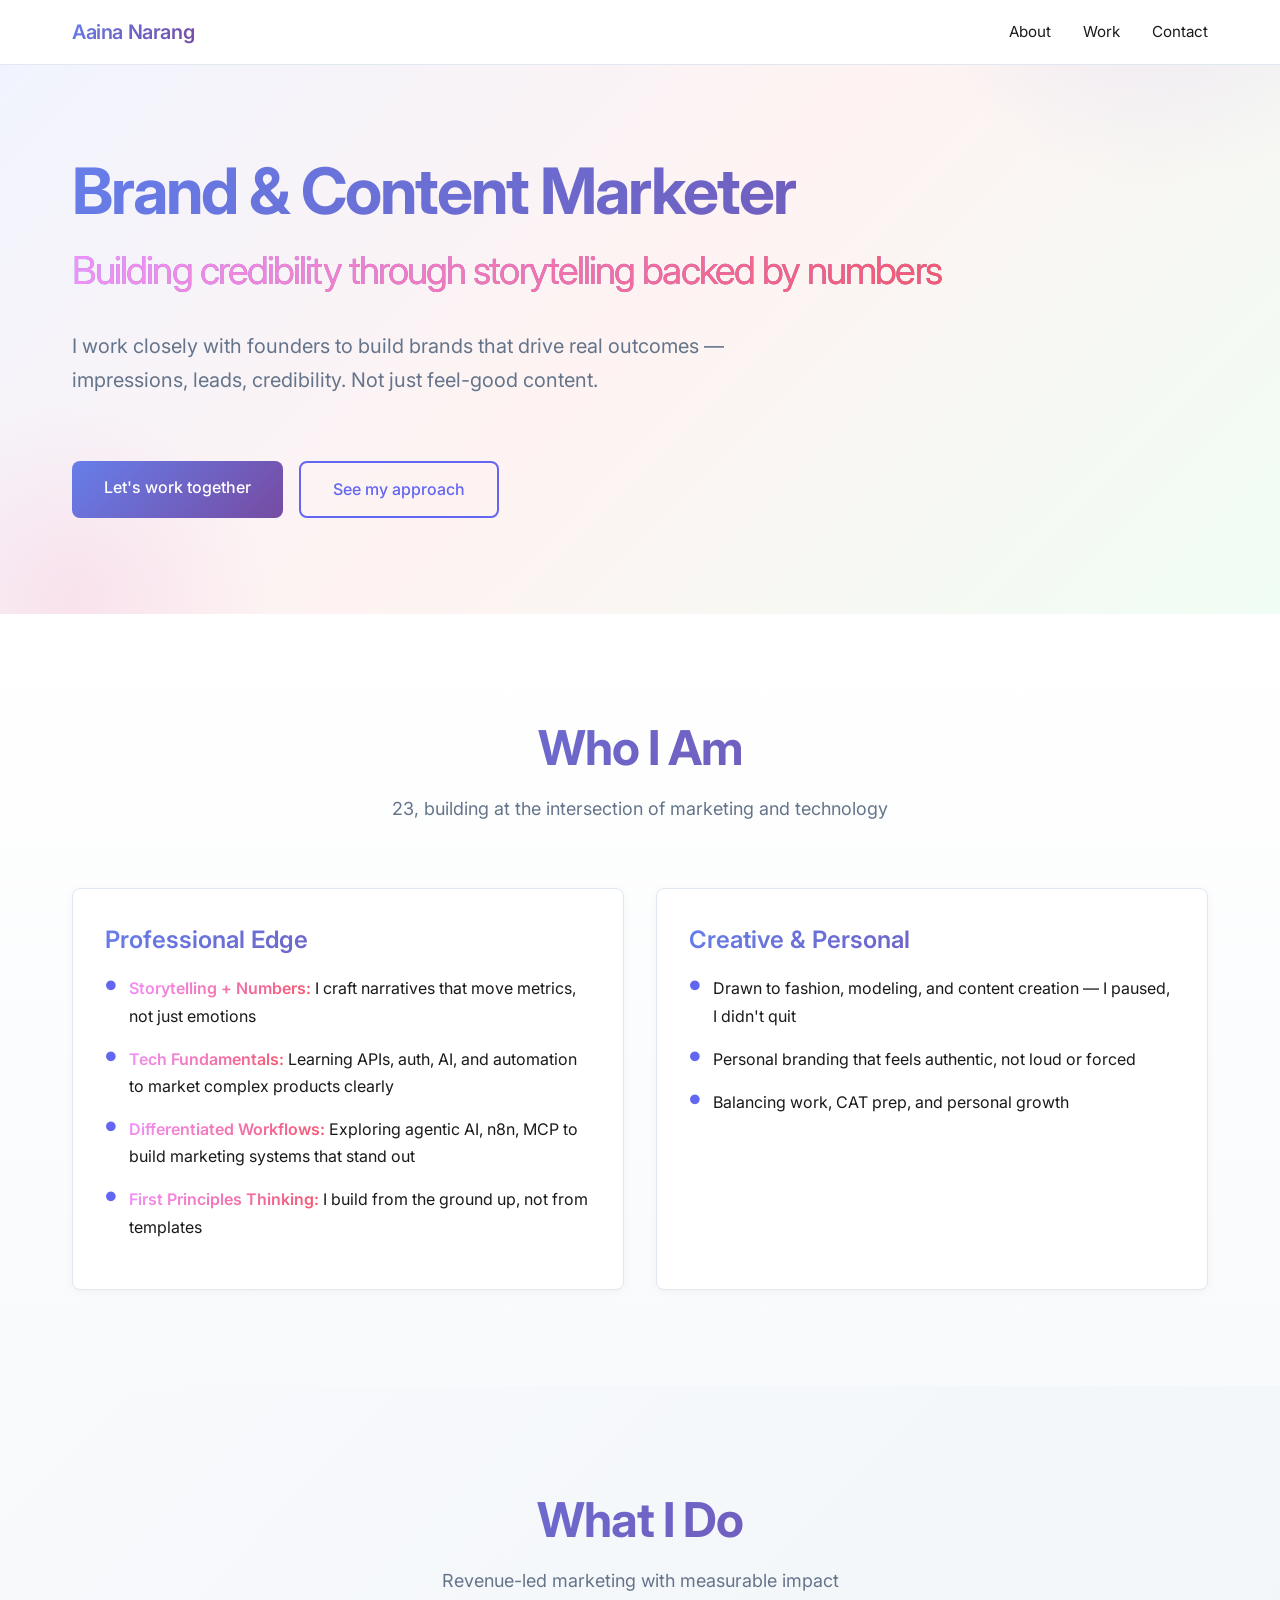
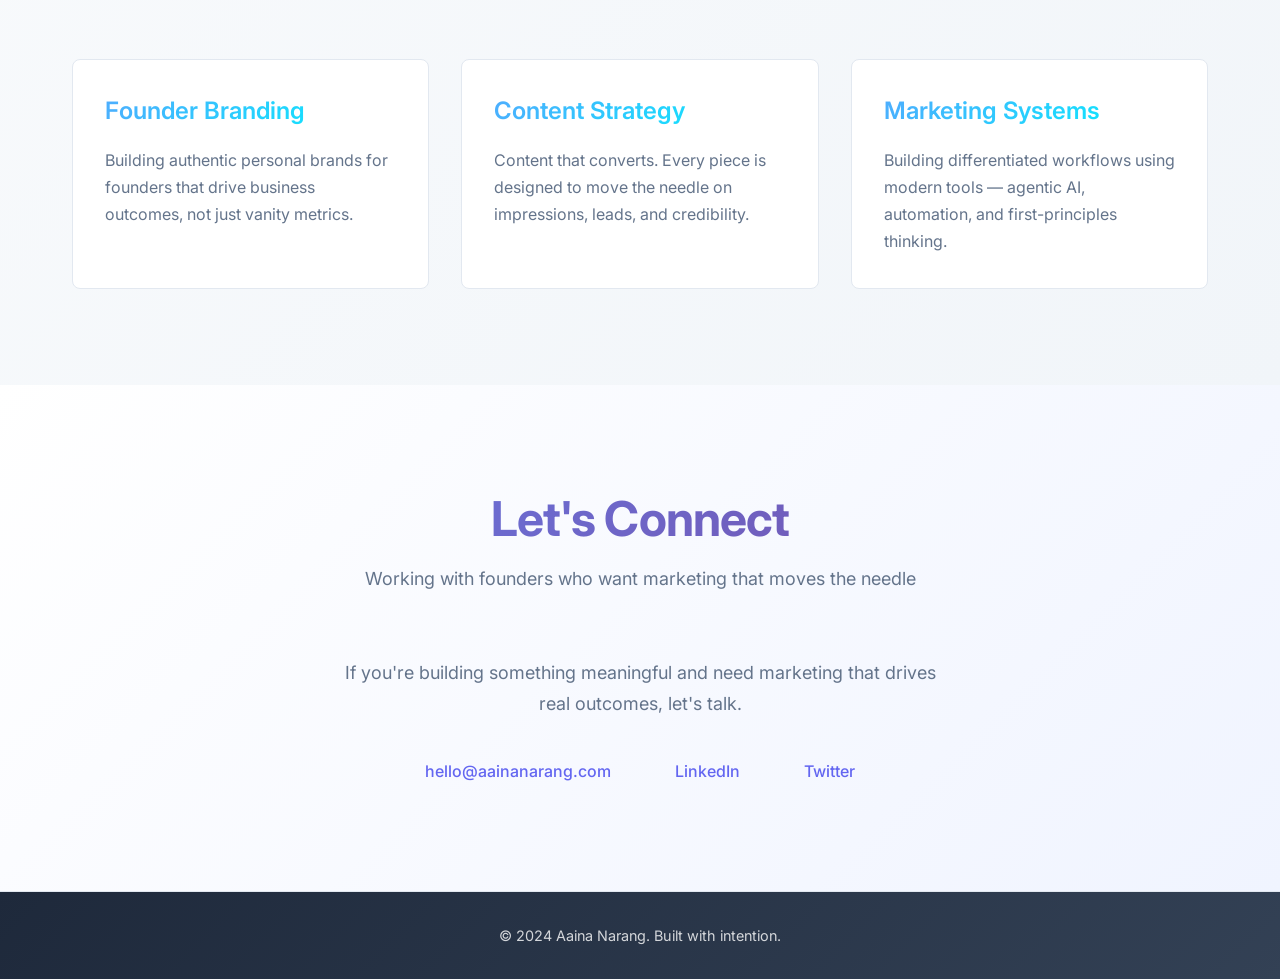
==== index.html @ 9323c7f2 "Merge pull request #2 from aainanarang29/main Revert redesign" ====
<!DOCTYPE html>
<html lang="en">
<head>
    <meta charset="UTF-8">
    <meta name="viewport" content="width=device-width, initial-scale=1.0">
    <title>Aaina Narang | Brand & Content Marketer</title>
    <meta name="description" content="Brand & content marketer focused on founder branding and revenue-led marketing. Storytelling backed by numbers.">
    <link rel="stylesheet" href="styles.css">
    <link rel="preconnect" href="https://fonts.googleapis.com">
    <link rel="preconnect" href="https://fonts.gstatic.com" crossorigin>
    <link href="https://fonts.googleapis.com/css2?family=Inter:wght@300;400;500;600;700&display=swap" rel="stylesheet">
</head>
<body>
    <nav class="nav">
        <div class="nav-container">
            <a href="#home" class="nav-logo">Aaina Narang</a>
            <div class="nav-links">
                <a href="#about">About</a>
                <a href="#work">Work</a>
                <a href="#contact">Contact</a>
            </div>
        </div>
    </nav>

    <main>
        <section id="home" class="hero">
            <div class="container">
                <h1 class="hero-title">
                    Brand & Content Marketer<br>
                    <span class="hero-subtitle">Building credibility through storytelling backed by numbers</span>
                </h1>
                <p class="hero-description">
                    I work closely with founders to build brands that drive real outcomes — impressions, leads, credibility. 
                    Not just feel-good content.
                </p>
                <div class="hero-cta">
                    <a href="#contact" class="btn btn-primary">Let's work together</a>
                    <a href="#work" class="btn btn-secondary">See my approach</a>
                </div>
            </div>
        </section>

        <section id="about" class="about">
            <div class="container">
                <div class="section-header">
                    <h2>Who I Am</h2>
                    <p class="section-subtitle">23, building at the intersection of marketing and technology</p>
                </div>
                
                <div class="about-grid">
                    <div class="about-card">
                        <h3>Professional Edge</h3>
                        <ul>
                            <li><strong>Storytelling + Numbers:</strong> I craft narratives that move metrics, not just emotions</li>
                            <li><strong>Tech Fundamentals:</strong> Learning APIs, auth, AI, and automation to market complex products clearly</li>
                            <li><strong>Differentiated Workflows:</strong> Exploring agentic AI, n8n, MCP to build marketing systems that stand out</li>
                            <li><strong>First Principles Thinking:</strong> I build from the ground up, not from templates</li>
                        </ul>
                    </div>

                    <div class="about-card">
                        <h3>Creative & Personal</h3>
                        <ul>
                            <li>Drawn to fashion, modeling, and content creation — I paused, I didn't quit</li>
                            <li>Personal branding that feels authentic, not loud or forced</li>
                            <li>Balancing work, CAT prep, and personal growth</li>
                        </ul>
                    </div>
                </div>
            </div>
        </section>

        <section id="work" class="work">
            <div class="container">
                <div class="section-header">
                    <h2>What I Do</h2>
                    <p class="section-subtitle">Revenue-led marketing with measurable impact</p>
                </div>

                <div class="work-grid">
                    <div class="work-item">
                        <h3>Founder Branding</h3>
                        <p>Building authentic personal brands for founders that drive business outcomes, not just vanity metrics.</p>
                    </div>
                    <div class="work-item">
                        <h3>Content Strategy</h3>
                        <p>Content that converts. Every piece is designed to move the needle on impressions, leads, and credibility.</p>
                    </div>
                    <div class="work-item">
                        <h3>Marketing Systems</h3>
                        <p>Building differentiated workflows using modern tools — agentic AI, automation, and first-principles thinking.</p>
                    </div>
                </div>
            </div>
        </section>

        <section id="contact" class="contact">
            <div class="container">
                <div class="section-header">
                    <h2>Let's Connect</h2>
                    <p class="section-subtitle">Working with founders who want marketing that moves the needle</p>
                </div>
                
                <div class="contact-content">
                    <p>If you're building something meaningful and need marketing that drives real outcomes, let's talk.</p>
                    <div class="contact-links">
                        <a href="mailto:hello@aainanarang.com" class="contact-link">hello@aainanarang.com</a>
                        <a href="https://linkedin.com/in/aainanarang" target="_blank" rel="noopener noreferrer" class="contact-link">LinkedIn</a>
                        <a href="https://twitter.com/aainanarang" target="_blank" rel="noopener noreferrer" class="contact-link">Twitter</a>
                    </div>
                </div>
            </div>
        </section>
    </main>

    <footer class="footer">
        <div class="container">
            <p>&copy; 2024 Aaina Narang. Built with intention.</p>
        </div>
    </footer>

    <script src="script.js"></script>
</body>
</html>
---- styles.css ----
:root {
    --color-primary: #6366f1;
    --color-primary-dark: #4f46e5;
    --color-primary-light: #818cf8;
    --color-secondary: #ec4899;
    --color-accent: #f0f4ff;
    --color-accent-2: #fef3f2;
    --color-accent-3: #f0fdf4;
    --color-text: #1a1a1a;
    --color-text-light: #64748b;
    --color-border: #e2e8f0;
    --color-gradient-1: linear-gradient(135deg, #667eea 0%, #764ba2 100%);
    --color-gradient-2: linear-gradient(135deg, #f093fb 0%, #f5576c 100%);
    --color-gradient-3: linear-gradient(135deg, #4facfe 0%, #00f2fe 100%);
    --spacing-xs: 0.5rem;
    --spacing-sm: 1rem;
    --spacing-md: 2rem;
    --spacing-lg: 4rem;
    --spacing-xl: 6rem;
    --max-width: 1200px;
    --border-radius: 8px;
    --transition: all 0.3s ease;
}

* {
    margin: 0;
    padding: 0;
    box-sizing: border-box;
}

body {
    font-family: 'Inter', -apple-system, BlinkMacSystemFont, 'Segoe UI', sans-serif;
    color: var(--color-text);
    line-height: 1.6;
    font-size: 16px;
    -webkit-font-smoothing: antialiased;
    -moz-osx-font-smoothing: grayscale;
}

.container {
    max-width: var(--max-width);
    margin: 0 auto;
    padding: 0 var(--spacing-md);
}

/* Navigation */
.nav {
    position: fixed;
    top: 0;
    left: 0;
    right: 0;
    background: rgba(255, 255, 255, 0.98);
    backdrop-filter: blur(10px);
    border-bottom: 1px solid var(--color-border);
    z-index: 1000;
    padding: var(--spacing-sm) 0;
    box-shadow: 0 1px 3px rgba(99, 102, 241, 0.1);
}

.nav-container {
    max-width: var(--max-width);
    margin: 0 auto;
    padding: 0 var(--spacing-md);
    display: flex;
    justify-content: space-between;
    align-items: center;
}

.nav-logo {
    font-size: 1.25rem;
    font-weight: 600;
    background: var(--color-gradient-1);
    -webkit-background-clip: text;
    -webkit-text-fill-color: transparent;
    background-clip: text;
    text-decoration: none;
    letter-spacing: -0.02em;
}

.nav-links {
    display: flex;
    gap: var(--spacing-md);
}

.nav-links a {
    color: var(--color-text);
    text-decoration: none;
    font-weight: 400;
    font-size: 0.95rem;
    transition: var(--transition);
    position: relative;
}

.nav-links a:hover {
    color: var(--color-primary);
}

.nav-links a::after {
    content: '';
    position: absolute;
    bottom: -4px;
    left: 0;
    width: 0;
    height: 2px;
    background: var(--color-gradient-1);
    transition: var(--transition);
    border-radius: 2px;
}

.nav-links a:hover::after {
    width: 100%;
}

/* Hero Section */
.hero {
    padding: calc(var(--spacing-xl) + 60px) 0 var(--spacing-xl);
    background: linear-gradient(135deg, #f0f4ff 0%, #fef3f2 50%, #f0fdf4 100%);
    position: relative;
    overflow: hidden;
}

.hero::before {
    content: '';
    position: absolute;
    top: -50%;
    right: -10%;
    width: 500px;
    height: 500px;
    background: radial-gradient(circle, rgba(99, 102, 241, 0.1) 0%, transparent 70%);
    border-radius: 50%;
}

.hero::after {
    content: '';
    position: absolute;
    bottom: -30%;
    left: -10%;
    width: 400px;
    height: 400px;
    background: radial-gradient(circle, rgba(236, 72, 153, 0.1) 0%, transparent 70%);
    border-radius: 50%;
    z-index: 0;
}

.hero .container {
    position: relative;
    z-index: 1;
}

.hero-title {
    font-size: clamp(2.5rem, 5vw, 4rem);
    font-weight: 700;
    line-height: 1.1;
    letter-spacing: -0.03em;
    margin-bottom: var(--spacing-md);
    background: var(--color-gradient-1);
    -webkit-background-clip: text;
    -webkit-text-fill-color: transparent;
    background-clip: text;
}

.hero-subtitle {
    font-weight: 400;
    color: var(--color-text-light);
    font-size: 0.6em;
}

.hero-description {
    font-size: 1.25rem;
    color: var(--color-text-light);
    max-width: 700px;
    margin-bottom: var(--spacing-lg);
    line-height: 1.7;
}

.hero-cta {
    display: flex;
    gap: var(--spacing-sm);
    flex-wrap: wrap;
}

/* Buttons */
.btn {
    display: inline-block;
    padding: 0.875rem 2rem;
    border-radius: var(--border-radius);
    text-decoration: none;
    font-weight: 500;
    font-size: 1rem;
    transition: var(--transition);
    border: 1px solid transparent;
}

.btn-primary {
    background: var(--color-gradient-1);
    color: white;
    border: none;
}

.btn-primary:hover {
    background: var(--color-primary-dark);
    transform: translateY(-2px);
    box-shadow: 0 8px 20px rgba(99, 102, 241, 0.4);
}

.btn-secondary {
    background: transparent;
    color: var(--color-primary);
    border: 2px solid var(--color-primary);
}

.btn-secondary:hover {
    background: var(--color-primary);
    color: white;
    transform: translateY(-2px);
    box-shadow: 0 4px 12px rgba(99, 102, 241, 0.3);
}

/* Section Styles */
section {
    padding: var(--spacing-xl) 0;
}

.section-header {
    margin-bottom: var(--spacing-lg);
    text-align: center;
}

.section-header h2 {
    font-size: clamp(2rem, 4vw, 3rem);
    font-weight: 700;
    letter-spacing: -0.02em;
    margin-bottom: var(--spacing-xs);
    background: var(--color-gradient-1);
    -webkit-background-clip: text;
    -webkit-text-fill-color: transparent;
    background-clip: text;
}

.section-subtitle {
    font-size: 1.125rem;
    color: var(--color-text-light);
    margin-top: var(--spacing-xs);
}

/* About Section */
.about {
    background: linear-gradient(to bottom, #ffffff 0%, #f8fafc 100%);
}

.about-grid {
    display: grid;
    grid-template-columns: repeat(auto-fit, minmax(300px, 1fr));
    gap: var(--spacing-md);
    margin-top: var(--spacing-lg);
}

.about-card {
    background: white;
    padding: var(--spacing-md);
    border-radius: var(--border-radius);
    border: 1px solid var(--color-border);
    box-shadow: 0 2px 8px rgba(0, 0, 0, 0.04);
    transition: var(--transition);
    position: relative;
    overflow: hidden;
}

.about-card::before {
    content: '';
    position: absolute;
    top: 0;
    left: 0;
    width: 4px;
    height: 100%;
    background: var(--color-gradient-1);
    transform: scaleY(0);
    transition: var(--transition);
}

.about-card:hover::before {
    transform: scaleY(1);
}

.about-card:hover {
    transform: translateY(-4px);
    box-shadow: 0 8px 24px rgba(99, 102, 241, 0.15);
    border-color: var(--color-primary-light);
}

.about-card h3 {
    font-size: 1.5rem;
    font-weight: 600;
    margin-bottom: var(--spacing-sm);
    background: var(--color-gradient-1);
    -webkit-background-clip: text;
    -webkit-text-fill-color: transparent;
    background-clip: text;
}

.about-card ul {
    list-style: none;
    padding: 0;
}

.about-card li {
    margin-bottom: var(--spacing-sm);
    color: var(--color-text);
    line-height: 1.7;
    padding-left: 1.5rem;
    position: relative;
}

.about-card li::before {
    content: '●';
    position: absolute;
    left: 0;
    color: var(--color-primary);
    font-size: 0.8rem;
}

.about-card strong {
    background: var(--color-gradient-2);
    -webkit-background-clip: text;
    -webkit-text-fill-color: transparent;
    background-clip: text;
    font-weight: 600;
}

/* Work Section */
.work {
    background: linear-gradient(135deg, #f8fafc 0%, #f1f5f9 100%);
}

.work-grid {
    display: grid;
    grid-template-columns: repeat(auto-fit, minmax(280px, 1fr));
    gap: var(--spacing-md);
    margin-top: var(--spacing-lg);
}

.work-item {
    background: white;
    padding: var(--spacing-md);
    border-radius: var(--border-radius);
    border: 1px solid var(--color-border);
    transition: var(--transition);
    position: relative;
    overflow: hidden;
}

.work-item::before {
    content: '';
    position: absolute;
    top: 0;
    left: 0;
    right: 0;
    height: 3px;
    background: var(--color-gradient-3);
    transform: scaleX(0);
    transition: var(--transition);
}

.work-item:hover::before {
    transform: scaleX(1);
}

.work-item:hover {
    transform: translateY(-4px);
    box-shadow: 0 12px 32px rgba(99, 102, 241, 0.2);
    border-color: var(--color-primary-light);
}

.work-item h3 {
    font-size: 1.5rem;
    font-weight: 600;
    margin-bottom: var(--spacing-sm);
    background: var(--color-gradient-3);
    -webkit-background-clip: text;
    -webkit-text-fill-color: transparent;
    background-clip: text;
}

.work-item p {
    color: var(--color-text-light);
    line-height: 1.7;
}

/* Contact Section */
.contact {
    background: linear-gradient(135deg, #ffffff 0%, #f0f4ff 100%);
}

.contact-content {
    max-width: 600px;
    margin: 0 auto;
    text-align: center;
}

.contact-content > p {
    font-size: 1.125rem;
    color: var(--color-text-light);
    margin-bottom: var(--spacing-md);
    line-height: 1.7;
}

.contact-links {
    display: flex;
    justify-content: center;
    gap: var(--spacing-md);
    flex-wrap: wrap;
}

.contact-link {
    color: var(--color-primary);
    text-decoration: none;
    font-weight: 500;
    padding: var(--spacing-xs) var(--spacing-sm);
    border-bottom: 2px solid transparent;
    transition: var(--transition);
    position: relative;
}

.contact-link:hover {
    border-bottom-color: var(--color-primary);
    color: var(--color-primary-dark);
    transform: translateY(-2px);
}

/* Footer */
.footer {
    background: linear-gradient(135deg, #1e293b 0%, #334155 100%);
    border-top: 1px solid var(--color-border);
    padding: var(--spacing-md) 0;
    text-align: center;
    color: rgba(255, 255, 255, 0.8);
    font-size: 0.9rem;
}

/* Responsive Design */
@media (max-width: 768px) {
    .nav-links {
        gap: var(--spacing-sm);
    }

    .nav-links a {
        font-size: 0.875rem;
    }

    .hero {
        padding: calc(var(--spacing-lg) + 60px) 0 var(--spacing-lg);
    }

    .hero-cta {
        flex-direction: column;
    }

    .btn {
        width: 100%;
        text-align: center;
    }

    .about-grid,
    .work-grid {
        grid-template-columns: 1fr;
    }

    .contact-links {
        flex-direction: column;
        align-items: center;
    }

    section {
        padding: var(--spacing-lg) 0;
    }
}

@media (max-width: 480px) {
    .container {
        padding: 0 var(--spacing-sm);
    }

    .nav-container {
        padding: 0 var(--spacing-sm);
    }

    .hero-description {
        font-size: 1.125rem;
    }
}

/* Smooth Scrolling */
html {
    scroll-behavior: smooth;
}

/* Selection */
::selection {
    background: var(--color-primary);
    color: white;
}

/* Additional colorful accents */
.hero-subtitle {
    background: var(--color-gradient-2);
    -webkit-background-clip: text;
    -webkit-text-fill-color: transparent;
    background-clip: text;
}
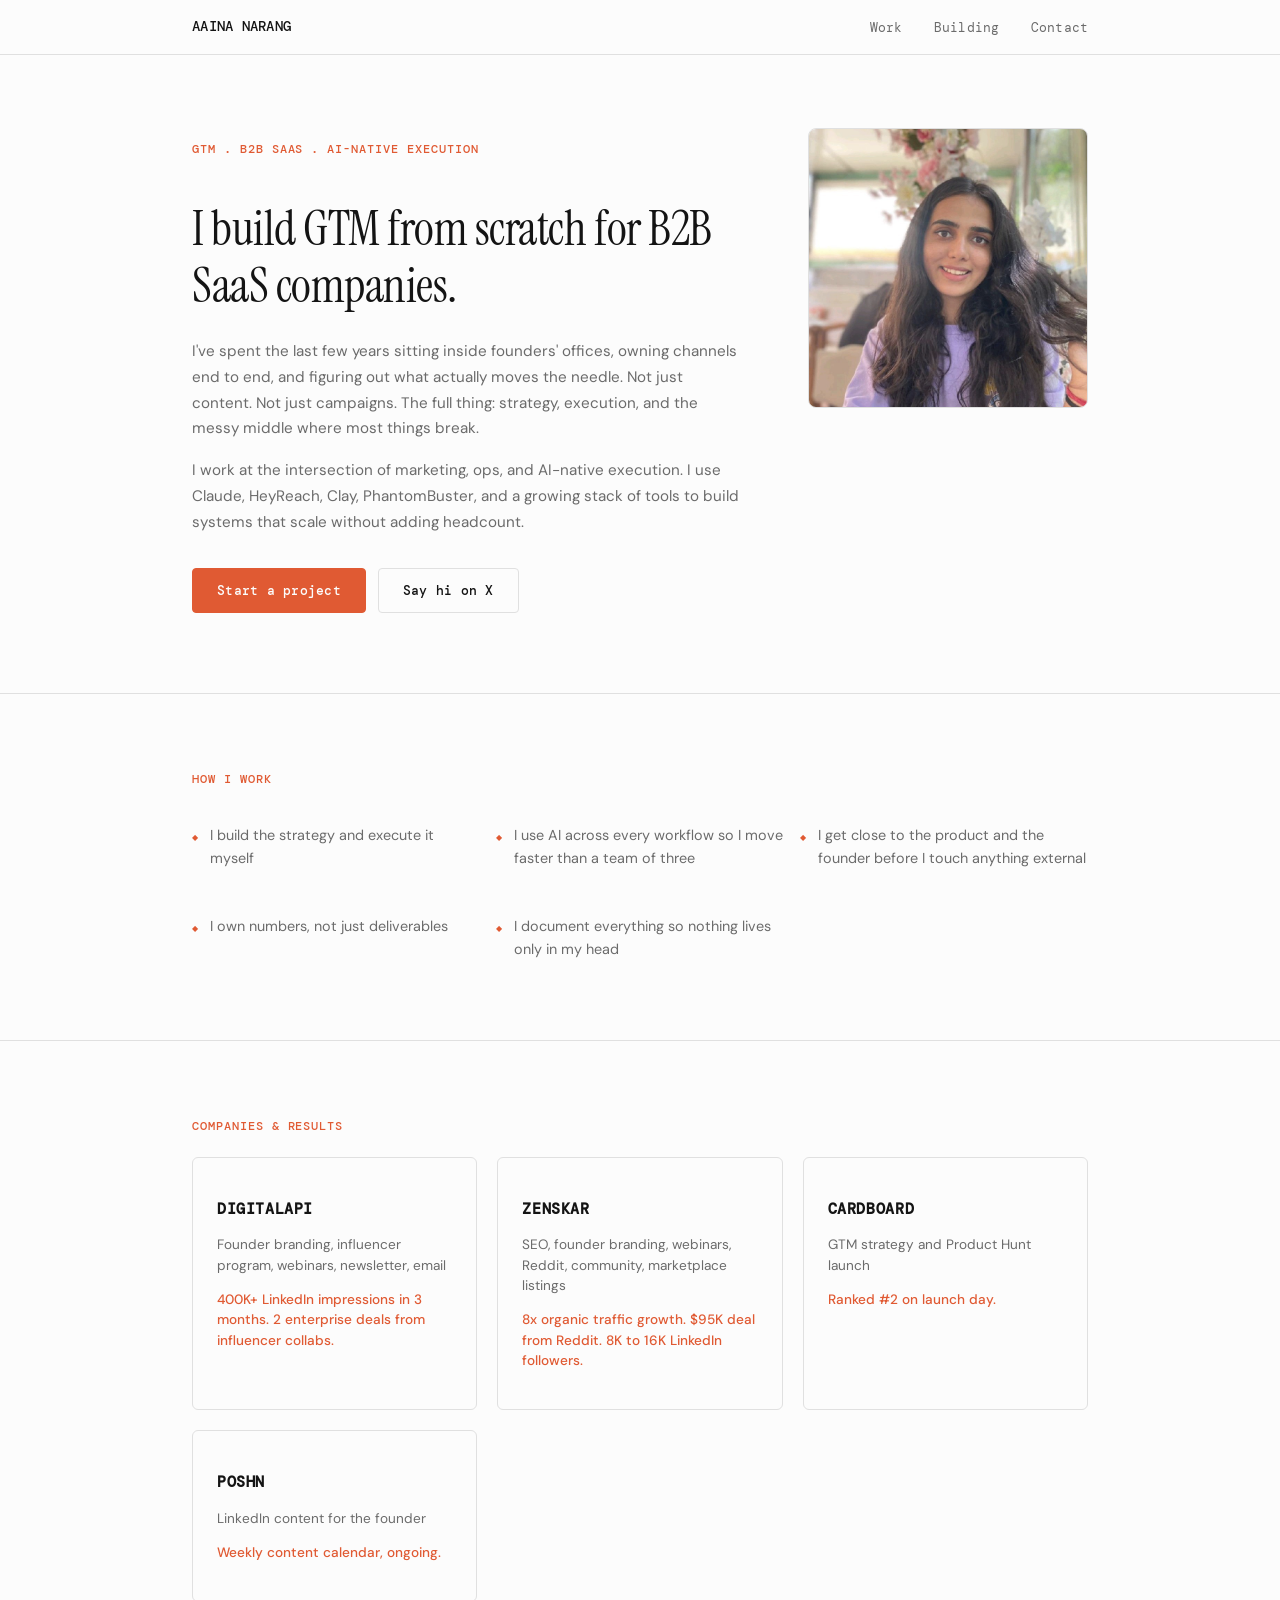
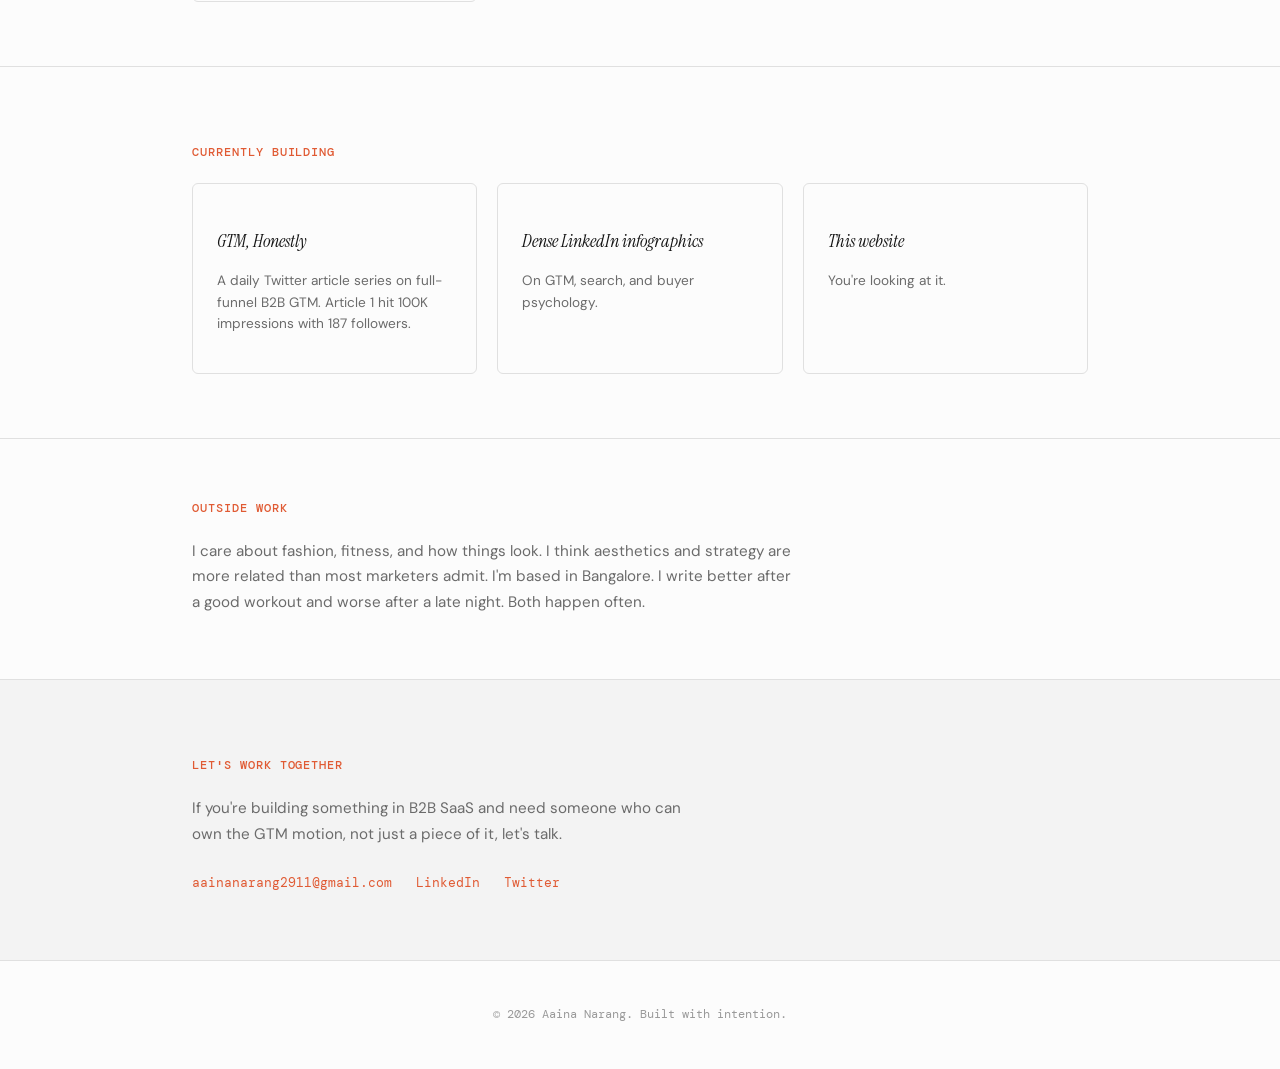
==== commit 295128c8: "Revert "Revert "Redesign: editorial style with updated GTM positioning"" This reverts commit e9c8011" ====
--- a/index.html
+++ b/index.html
@@ -3,122 +3,163 @@
 <head>
     <meta charset="UTF-8">
     <meta name="viewport" content="width=device-width, initial-scale=1.0">
-    <title>Aaina Narang | Brand & Content Marketer</title>
-    <meta name="description" content="Brand & content marketer focused on founder branding and revenue-led marketing. Storytelling backed by numbers.">
+    <title>Aaina Narang | GTM for B2B SaaS</title>
+    <meta name="description" content="I build GTM from scratch for B2B SaaS companies. Strategy, execution, and the messy middle.">
     <link rel="stylesheet" href="styles.css">
     <link rel="preconnect" href="https://fonts.googleapis.com">
     <link rel="preconnect" href="https://fonts.gstatic.com" crossorigin>
-    <link href="https://fonts.googleapis.com/css2?family=Inter:wght@300;400;500;600;700&display=swap" rel="stylesheet">
+    <link href="https://fonts.googleapis.com/css2?family=DM+Sans:ital,wght@0,400;0,500;0,600;0,700&family=DM+Mono:wght@400;500&family=Instrument+Serif:ital@0;1&display=swap" rel="stylesheet">
+    <link rel="icon" href="data:image/svg+xml,<svg xmlns='http://www.w3.org/2000/svg' viewBox='0 0 100 100'><text y='.9em' font-size='90'>✦</text></svg>">
 </head>
 <body>
-    <nav class="nav">
-        <div class="nav-container">
-            <a href="#home" class="nav-logo">Aaina Narang</a>
+
+    <nav>
+        <div class="nav-inner">
+            <a href="#" class="nav-name">Aaina Narang</a>
             <div class="nav-links">
-                <a href="#about">About</a>
                 <a href="#work">Work</a>
+                <a href="#building">Building</a>
                 <a href="#contact">Contact</a>
             </div>
         </div>
     </nav>
 
     <main>
-        <section id="home" class="hero">
-            <div class="container">
-                <h1 class="hero-title">
-                    Brand & Content Marketer<br>
-                    <span class="hero-subtitle">Building credibility through storytelling backed by numbers</span>
-                </h1>
-                <p class="hero-description">
-                    I work closely with founders to build brands that drive real outcomes — impressions, leads, credibility. 
-                    Not just feel-good content.
-                </p>
-                <div class="hero-cta">
-                    <a href="#contact" class="btn btn-primary">Let's work together</a>
-                    <a href="#work" class="btn btn-secondary">See my approach</a>
+
+        <!-- HERO -->
+        <section class="hero">
+            <div class="container hero-grid">
+                <div class="hero-text">
+                    <p class="label">GTM . B2B SaaS . AI-Native Execution</p>
+                    <h1>I build GTM from scratch for B2B SaaS companies.</h1>
+                    <p class="hero-body">
+                        I've spent the last few years sitting inside founders' offices, owning channels end to end, and figuring out what actually moves the needle. Not just content. Not just campaigns. The full thing: strategy, execution, and the messy middle where most things break.
+                    </p>
+                    <p class="hero-body">
+                        I work at the intersection of marketing, ops, and AI-native execution. I use Claude, HeyReach, Clay, PhantomBuster, and a growing stack of tools to build systems that scale without adding headcount.
+                    </p>
+                    <div class="hero-cta">
+                        <a href="mailto:aainanarang2911@gmail.com" class="btn-primary">Start a project</a>
+                        <a href="https://x.com/aaina_narang" target="_blank" rel="noopener" class="btn-outline">Say hi on X</a>
+                    </div>
+                </div>
+                <div class="hero-photo">
+                    <img src="photo.jpg" alt="Aaina Narang" />
                 </div>
             </div>
         </section>
 
-        <section id="about" class="about">
+        <!-- HOW I WORK -->
+        <section class="how-section">
             <div class="container">
-                <div class="section-header">
-                    <h2>Who I Am</h2>
-                    <p class="section-subtitle">23, building at the intersection of marketing and technology</p>
-                </div>
-                
-                <div class="about-grid">
-                    <div class="about-card">
-                        <h3>Professional Edge</h3>
-                        <ul>
-                            <li><strong>Storytelling + Numbers:</strong> I craft narratives that move metrics, not just emotions</li>
-                            <li><strong>Tech Fundamentals:</strong> Learning APIs, auth, AI, and automation to market complex products clearly</li>
-                            <li><strong>Differentiated Workflows:</strong> Exploring agentic AI, n8n, MCP to build marketing systems that stand out</li>
-                            <li><strong>First Principles Thinking:</strong> I build from the ground up, not from templates</li>
-                        </ul>
+                <p class="label">How I work</p>
+                <div class="how-grid">
+                    <div class="how-item">
+                        <span class="how-icon">◆</span>
+                        <p>I build the strategy and execute it myself</p>
                     </div>
-
-                    <div class="about-card">
-                        <h3>Creative & Personal</h3>
-                        <ul>
-                            <li>Drawn to fashion, modeling, and content creation — I paused, I didn't quit</li>
-                            <li>Personal branding that feels authentic, not loud or forced</li>
-                            <li>Balancing work, CAT prep, and personal growth</li>
-                        </ul>
+                    <div class="how-item">
+                        <span class="how-icon">◆</span>
+                        <p>I use AI across every workflow so I move faster than a team of three</p>
+                    </div>
+                    <div class="how-item">
+                        <span class="how-icon">◆</span>
+                        <p>I get close to the product and the founder before I touch anything external</p>
+                    </div>
+                    <div class="how-item">
+                        <span class="how-icon">◆</span>
+                        <p>I own numbers, not just deliverables</p>
+                    </div>
+                    <div class="how-item">
+                        <span class="how-icon">◆</span>
+                        <p>I document everything so nothing lives only in my head</p>
                     </div>
                 </div>
             </div>
         </section>
 
-        <section id="work" class="work">
+        <!-- COMPANIES & RESULTS -->
+        <section id="work" class="work-section">
             <div class="container">
-                <div class="section-header">
-                    <h2>What I Do</h2>
-                    <p class="section-subtitle">Revenue-led marketing with measurable impact</p>
-                </div>
-
+                <p class="label">Companies &amp; Results</p>
                 <div class="work-grid">
-                    <div class="work-item">
-                        <h3>Founder Branding</h3>
-                        <p>Building authentic personal brands for founders that drive business outcomes, not just vanity metrics.</p>
+                    <div class="work-card">
+                        <h3>DigitalAPI</h3>
+                        <p class="work-scope">Founder branding, influencer program, webinars, newsletter, email</p>
+                        <p class="work-result">400K+ LinkedIn impressions in 3 months. 2 enterprise deals from influencer collabs.</p>
                     </div>
-                    <div class="work-item">
-                        <h3>Content Strategy</h3>
-                        <p>Content that converts. Every piece is designed to move the needle on impressions, leads, and credibility.</p>
+                    <div class="work-card">
+                        <h3>Zenskar</h3>
+                        <p class="work-scope">SEO, founder branding, webinars, Reddit, community, marketplace listings</p>
+                        <p class="work-result">8x organic traffic growth. $95K deal from Reddit. 8K to 16K LinkedIn followers.</p>
                     </div>
-                    <div class="work-item">
-                        <h3>Marketing Systems</h3>
-                        <p>Building differentiated workflows using modern tools — agentic AI, automation, and first-principles thinking.</p>
+                    <div class="work-card">
+                        <h3>Cardboard</h3>
+                        <p class="work-scope">GTM strategy and Product Hunt launch</p>
+                        <p class="work-result">Ranked #2 on launch day.</p>
+                    </div>
+                    <div class="work-card">
+                        <h3>Poshn</h3>
+                        <p class="work-scope">LinkedIn content for the founder</p>
+                        <p class="work-result">Weekly content calendar, ongoing.</p>
                     </div>
                 </div>
             </div>
         </section>
 
-        <section id="contact" class="contact">
+        <!-- CURRENTLY BUILDING -->
+        <section id="building" class="building-section">
             <div class="container">
-                <div class="section-header">
-                    <h2>Let's Connect</h2>
-                    <p class="section-subtitle">Working with founders who want marketing that moves the needle</p>
-                </div>
-                
-                <div class="contact-content">
-                    <p>If you're building something meaningful and need marketing that drives real outcomes, let's talk.</p>
-                    <div class="contact-links">
-                        <a href="mailto:hello@aainanarang.com" class="contact-link">hello@aainanarang.com</a>
-                        <a href="https://linkedin.com/in/aainanarang" target="_blank" rel="noopener noreferrer" class="contact-link">LinkedIn</a>
-                        <a href="https://twitter.com/aainanarang" target="_blank" rel="noopener noreferrer" class="contact-link">Twitter</a>
+                <p class="label">Currently building</p>
+                <div class="building-grid">
+                    <div class="building-card">
+                        <h3>GTM, Honestly</h3>
+                        <p>A daily Twitter article series on full-funnel B2B GTM. Article 1 hit 100K impressions with 187 followers.</p>
+                    </div>
+                    <div class="building-card">
+                        <h3>Dense LinkedIn infographics</h3>
+                        <p>On GTM, search, and buyer psychology.</p>
+                    </div>
+                    <div class="building-card">
+                        <h3>This website</h3>
+                        <p>You're looking at it.</p>
                     </div>
                 </div>
             </div>
         </section>
+
+        <!-- OUTSIDE WORK -->
+        <section class="outside-section">
+            <div class="container">
+                <p class="label">Outside work</p>
+                <p class="outside-text">
+                    I care about fashion, fitness, and how things look. I think aesthetics and strategy are more related than most marketers admit. I'm based in Bangalore. I write better after a good workout and worse after a late night. Both happen often.
+                </p>
+            </div>
+        </section>
+
+        <!-- CONTACT -->
+        <section id="contact" class="contact-section">
+            <div class="container">
+                <p class="label">Let's work together</p>
+                <p class="contact-body">
+                    If you're building something in B2B SaaS and need someone who can own the GTM motion, not just a piece of it, let's talk.
+                </p>
+                <div class="contact-links">
+                    <a href="mailto:aainanarang2911@gmail.com">aainanarang2911@gmail.com</a>
+                    <a href="https://linkedin.com/in/aaina-narang" target="_blank" rel="noopener">LinkedIn</a>
+                    <a href="https://x.com/aaina_narang" target="_blank" rel="noopener">Twitter</a>
+                </div>
+            </div>
+        </section>
+
     </main>
 
-    <footer class="footer">
+    <footer>
         <div class="container">
-            <p>&copy; 2024 Aaina Narang. Built with intention.</p>
+            <p>&copy; 2026 Aaina Narang. Built with intention.</p>
         </div>
     </footer>
 
-    <script src="script.js"></script>
 </body>
 </html>
--- a/styles.css
+++ b/styles.css
@@ -1,509 +1,393 @@
+/* ─── Tokens ─── */
 :root {
-    --color-primary: #6366f1;
-    --color-primary-dark: #4f46e5;
-    --color-primary-light: #818cf8;
-    --color-secondary: #ec4899;
-    --color-accent: #f0f4ff;
-    --color-accent-2: #fef3f2;
-    --color-accent-3: #f0fdf4;
-    --color-text: #1a1a1a;
-    --color-text-light: #64748b;
-    --color-border: #e2e8f0;
-    --color-gradient-1: linear-gradient(135deg, #667eea 0%, #764ba2 100%);
-    --color-gradient-2: linear-gradient(135deg, #f093fb 0%, #f5576c 100%);
-    --color-gradient-3: linear-gradient(135deg, #4facfe 0%, #00f2fe 100%);
-    --spacing-xs: 0.5rem;
-    --spacing-sm: 1rem;
-    --spacing-md: 2rem;
-    --spacing-lg: 4rem;
-    --spacing-xl: 6rem;
-    --max-width: 1200px;
-    --border-radius: 8px;
-    --transition: all 0.3s ease;
-}
-
-* {
+    --font-body: 'DM Sans', system-ui, sans-serif;
+    --font-mono: 'DM Mono', 'SF Mono', monospace;
+    --font-serif: 'Instrument Serif', Georgia, serif;
+
+    --black: #141414;
+    --dark: #1e1e1e;
+    --gray-900: #2a2a2a;
+    --gray-600: #6b6b6b;
+    --gray-400: #999;
+    --gray-200: #e0e0e0;
+    --gray-100: #f3f3f3;
+    --white: #fcfcfc;
+    --accent: #e05a33;
+    --accent-light: #f4845f;
+
+    --max-w: 960px;
+}
+
+/* ─── Reset ─── */
+*, *::before, *::after { box-sizing: border-box; }
+
+body {
     margin: 0;
-    padding: 0;
-    box-sizing: border-box;
-}
-
-body {
-    font-family: 'Inter', -apple-system, BlinkMacSystemFont, 'Segoe UI', sans-serif;
-    color: var(--color-text);
-    line-height: 1.6;
+    font-family: var(--font-body);
+    color: var(--black);
+    background: var(--white);
     font-size: 16px;
+    line-height: 1.65;
     -webkit-font-smoothing: antialiased;
-    -moz-osx-font-smoothing: grayscale;
-}
-
+}
+
+img { max-width: 100%; display: block; }
+a { color: inherit; }
+
+::selection {
+    background: var(--accent);
+    color: var(--white);
+}
+
+html { scroll-behavior: smooth; }
+
+/* ─── Layout ─── */
 .container {
-    max-width: var(--max-width);
+    max-width: var(--max-w);
     margin: 0 auto;
-    padding: 0 var(--spacing-md);
-}
-
-/* Navigation */
-.nav {
+    padding: 0 2rem;
+}
+
+/* ─── Nav ─── */
+nav {
     position: fixed;
-    top: 0;
-    left: 0;
-    right: 0;
-    background: rgba(255, 255, 255, 0.98);
-    backdrop-filter: blur(10px);
-    border-bottom: 1px solid var(--color-border);
-    z-index: 1000;
-    padding: var(--spacing-sm) 0;
-    box-shadow: 0 1px 3px rgba(99, 102, 241, 0.1);
-}
-
-.nav-container {
-    max-width: var(--max-width);
+    top: 0; left: 0; right: 0;
+    z-index: 100;
+    background: rgba(252,252,252,0.92);
+    backdrop-filter: blur(12px);
+    border-bottom: 1px solid var(--gray-200);
+}
+
+.nav-inner {
+    max-width: var(--max-w);
     margin: 0 auto;
-    padding: 0 var(--spacing-md);
+    padding: 1rem 2rem;
     display: flex;
     justify-content: space-between;
     align-items: center;
 }
 
-.nav-logo {
-    font-size: 1.25rem;
-    font-weight: 600;
-    background: var(--color-gradient-1);
-    -webkit-background-clip: text;
-    -webkit-text-fill-color: transparent;
-    background-clip: text;
+.nav-name {
+    font-family: var(--font-mono);
+    font-size: 0.85rem;
+    font-weight: 500;
     text-decoration: none;
-    letter-spacing: -0.02em;
+    letter-spacing: 0.02em;
+    text-transform: uppercase;
+    color: var(--black);
 }
 
 .nav-links {
     display: flex;
-    gap: var(--spacing-md);
+    gap: 2rem;
 }
 
 .nav-links a {
-    color: var(--color-text);
+    font-family: var(--font-mono);
+    font-size: 0.8rem;
     text-decoration: none;
+    color: var(--gray-600);
+    letter-spacing: 0.01em;
+    transition: color 0.2s;
+}
+
+.nav-links a:hover {
+    color: var(--accent);
+}
+
+/* ─── Labels ─── */
+.label {
+    font-family: var(--font-mono);
+    font-size: 0.75rem;
+    text-transform: uppercase;
+    letter-spacing: 0.08em;
+    color: var(--accent);
+    margin-bottom: 1.25rem;
+    font-weight: 500;
+}
+
+/* ─── Hero ─── */
+.hero {
+    padding: 8rem 0 5rem;
+}
+
+.hero-grid {
+    display: grid;
+    grid-template-columns: 1fr 280px;
+    gap: 4rem;
+    align-items: start;
+}
+
+.hero h1 {
+    font-family: var(--font-serif);
+    font-size: clamp(2rem, 4.5vw, 3rem);
     font-weight: 400;
+    line-height: 1.2;
+    letter-spacing: -0.01em;
+    margin-bottom: 1.5rem;
+    color: var(--black);
+}
+
+.hero-body {
     font-size: 0.95rem;
-    transition: var(--transition);
-    position: relative;
-}
-
-.nav-links a:hover {
-    color: var(--color-primary);
-}
-
-.nav-links a::after {
-    content: '';
-    position: absolute;
-    bottom: -4px;
-    left: 0;
-    width: 0;
-    height: 2px;
-    background: var(--color-gradient-1);
-    transition: var(--transition);
-    border-radius: 2px;
-}
-
-.nav-links a:hover::after {
+    color: var(--gray-600);
+    margin-bottom: 1rem;
+    line-height: 1.7;
+    max-width: 560px;
+}
+
+.hero-cta {
+    display: flex;
+    gap: 0.75rem;
+    margin-top: 2rem;
+}
+
+.hero-photo img {
     width: 100%;
-}
-
-/* Hero Section */
-.hero {
-    padding: calc(var(--spacing-xl) + 60px) 0 var(--spacing-xl);
-    background: linear-gradient(135deg, #f0f4ff 0%, #fef3f2 50%, #f0fdf4 100%);
-    position: relative;
-    overflow: hidden;
-}
-
-.hero::before {
-    content: '';
-    position: absolute;
-    top: -50%;
-    right: -10%;
-    width: 500px;
-    height: 500px;
-    background: radial-gradient(circle, rgba(99, 102, 241, 0.1) 0%, transparent 70%);
-    border-radius: 50%;
-}
-
-.hero::after {
-    content: '';
-    position: absolute;
-    bottom: -30%;
-    left: -10%;
-    width: 400px;
-    height: 400px;
-    background: radial-gradient(circle, rgba(236, 72, 153, 0.1) 0%, transparent 70%);
-    border-radius: 50%;
-    z-index: 0;
-}
-
-.hero .container {
-    position: relative;
-    z-index: 1;
-}
-
-.hero-title {
-    font-size: clamp(2.5rem, 5vw, 4rem);
-    font-weight: 700;
-    line-height: 1.1;
-    letter-spacing: -0.03em;
-    margin-bottom: var(--spacing-md);
-    background: var(--color-gradient-1);
-    -webkit-background-clip: text;
-    -webkit-text-fill-color: transparent;
-    background-clip: text;
-}
-
-.hero-subtitle {
-    font-weight: 400;
-    color: var(--color-text-light);
-    font-size: 0.6em;
-}
-
-.hero-description {
-    font-size: 1.25rem;
-    color: var(--color-text-light);
-    max-width: 700px;
-    margin-bottom: var(--spacing-lg);
-    line-height: 1.7;
-}
-
-.hero-cta {
-    display: flex;
-    gap: var(--spacing-sm);
-    flex-wrap: wrap;
-}
-
-/* Buttons */
-.btn {
+    border-radius: 8px;
+    filter: grayscale(20%);
+    border: 1px solid var(--gray-200);
+}
+
+/* ─── Buttons ─── */
+.btn-primary, .btn-outline {
+    font-family: var(--font-mono);
+    font-size: 0.8rem;
+    text-decoration: none;
+    padding: 0.7rem 1.5rem;
+    border-radius: 4px;
+    letter-spacing: 0.02em;
+    transition: all 0.2s;
     display: inline-block;
-    padding: 0.875rem 2rem;
-    border-radius: var(--border-radius);
-    text-decoration: none;
     font-weight: 500;
-    font-size: 1rem;
-    transition: var(--transition);
-    border: 1px solid transparent;
 }
 
 .btn-primary {
-    background: var(--color-gradient-1);
-    color: white;
-    border: none;
+    background: var(--accent);
+    color: var(--white);
+    border: 1px solid var(--accent);
 }
 
 .btn-primary:hover {
-    background: var(--color-primary-dark);
-    transform: translateY(-2px);
-    box-shadow: 0 8px 20px rgba(99, 102, 241, 0.4);
-}
-
-.btn-secondary {
+    background: var(--accent-light);
+    border-color: var(--accent-light);
+}
+
+.btn-outline {
     background: transparent;
-    color: var(--color-primary);
-    border: 2px solid var(--color-primary);
-}
-
-.btn-secondary:hover {
-    background: var(--color-primary);
-    color: white;
-    transform: translateY(-2px);
-    box-shadow: 0 4px 12px rgba(99, 102, 241, 0.3);
-}
-
-/* Section Styles */
-section {
-    padding: var(--spacing-xl) 0;
-}
-
-.section-header {
-    margin-bottom: var(--spacing-lg);
-    text-align: center;
-}
-
-.section-header h2 {
-    font-size: clamp(2rem, 4vw, 3rem);
-    font-weight: 700;
-    letter-spacing: -0.02em;
-    margin-bottom: var(--spacing-xs);
-    background: var(--color-gradient-1);
-    -webkit-background-clip: text;
-    -webkit-text-fill-color: transparent;
-    background-clip: text;
-}
-
-.section-subtitle {
-    font-size: 1.125rem;
-    color: var(--color-text-light);
-    margin-top: var(--spacing-xs);
-}
-
-/* About Section */
-.about {
-    background: linear-gradient(to bottom, #ffffff 0%, #f8fafc 100%);
-}
-
-.about-grid {
+    color: var(--black);
+    border: 1px solid var(--gray-200);
+}
+
+.btn-outline:hover {
+    border-color: var(--black);
+}
+
+/* ─── How I Work ─── */
+.how-section {
+    padding: 4rem 0;
+    border-top: 1px solid var(--gray-200);
+}
+
+.how-grid {
     display: grid;
-    grid-template-columns: repeat(auto-fit, minmax(300px, 1fr));
-    gap: var(--spacing-md);
-    margin-top: var(--spacing-lg);
-}
-
-.about-card {
-    background: white;
-    padding: var(--spacing-md);
-    border-radius: var(--border-radius);
-    border: 1px solid var(--color-border);
-    box-shadow: 0 2px 8px rgba(0, 0, 0, 0.04);
-    transition: var(--transition);
-    position: relative;
-    overflow: hidden;
-}
-
-.about-card::before {
-    content: '';
-    position: absolute;
-    top: 0;
-    left: 0;
-    width: 4px;
-    height: 100%;
-    background: var(--color-gradient-1);
-    transform: scaleY(0);
-    transition: var(--transition);
-}
-
-.about-card:hover::before {
-    transform: scaleY(1);
-}
-
-.about-card:hover {
-    transform: translateY(-4px);
-    box-shadow: 0 8px 24px rgba(99, 102, 241, 0.15);
-    border-color: var(--color-primary-light);
-}
-
-.about-card h3 {
-    font-size: 1.5rem;
-    font-weight: 600;
-    margin-bottom: var(--spacing-sm);
-    background: var(--color-gradient-1);
-    -webkit-background-clip: text;
-    -webkit-text-fill-color: transparent;
-    background-clip: text;
-}
-
-.about-card ul {
-    list-style: none;
-    padding: 0;
-}
-
-.about-card li {
-    margin-bottom: var(--spacing-sm);
-    color: var(--color-text);
-    line-height: 1.7;
-    padding-left: 1.5rem;
-    position: relative;
-}
-
-.about-card li::before {
-    content: '●';
-    position: absolute;
-    left: 0;
-    color: var(--color-primary);
-    font-size: 0.8rem;
-}
-
-.about-card strong {
-    background: var(--color-gradient-2);
-    -webkit-background-clip: text;
-    -webkit-text-fill-color: transparent;
-    background-clip: text;
-    font-weight: 600;
-}
-
-/* Work Section */
-.work {
-    background: linear-gradient(135deg, #f8fafc 0%, #f1f5f9 100%);
+    grid-template-columns: repeat(auto-fit, minmax(220px, 1fr));
+    gap: 1rem;
+}
+
+.how-item {
+    display: flex;
+    align-items: baseline;
+    gap: 0.75rem;
+}
+
+.how-icon {
+    color: var(--accent);
+    font-size: 0.5rem;
+    flex-shrink: 0;
+    line-height: 1.65;
+}
+
+.how-item p {
+    font-size: 0.9rem;
+    color: var(--gray-600);
+    line-height: 1.6;
+}
+
+/* ─── Work / Companies ─── */
+.work-section {
+    padding: 4rem 0;
+    border-top: 1px solid var(--gray-200);
 }
 
 .work-grid {
     display: grid;
-    grid-template-columns: repeat(auto-fit, minmax(280px, 1fr));
-    gap: var(--spacing-md);
-    margin-top: var(--spacing-lg);
-}
-
-.work-item {
-    background: white;
-    padding: var(--spacing-md);
-    border-radius: var(--border-radius);
-    border: 1px solid var(--color-border);
-    transition: var(--transition);
-    position: relative;
-    overflow: hidden;
-}
-
-.work-item::before {
-    content: '';
-    position: absolute;
-    top: 0;
-    left: 0;
-    right: 0;
-    height: 3px;
-    background: var(--color-gradient-3);
-    transform: scaleX(0);
-    transition: var(--transition);
-}
-
-.work-item:hover::before {
-    transform: scaleX(1);
-}
-
-.work-item:hover {
-    transform: translateY(-4px);
-    box-shadow: 0 12px 32px rgba(99, 102, 241, 0.2);
-    border-color: var(--color-primary-light);
-}
-
-.work-item h3 {
-    font-size: 1.5rem;
+    grid-template-columns: repeat(auto-fit, minmax(260px, 1fr));
+    gap: 1.25rem;
+}
+
+.work-card {
+    border: 1px solid var(--gray-200);
+    border-radius: 6px;
+    padding: 1.5rem;
+    transition: border-color 0.2s;
+}
+
+.work-card:hover {
+    border-color: var(--accent);
+}
+
+.work-card h3 {
+    font-family: var(--font-mono);
+    font-size: 0.95rem;
     font-weight: 600;
-    margin-bottom: var(--spacing-sm);
-    background: var(--color-gradient-3);
-    -webkit-background-clip: text;
-    -webkit-text-fill-color: transparent;
-    background-clip: text;
-}
-
-.work-item p {
-    color: var(--color-text-light);
+    margin-bottom: 0.5rem;
+    text-transform: uppercase;
+    letter-spacing: 0.04em;
+}
+
+.work-scope {
+    font-size: 0.85rem;
+    color: var(--gray-600);
+    margin-bottom: 0.75rem;
+    line-height: 1.5;
+}
+
+.work-result {
+    font-size: 0.85rem;
+    color: var(--accent);
+    font-weight: 500;
+    line-height: 1.5;
+}
+
+/* ─── Currently Building ─── */
+.building-section {
+    padding: 4rem 0;
+    border-top: 1px solid var(--gray-200);
+}
+
+.building-grid {
+    display: grid;
+    grid-template-columns: repeat(auto-fit, minmax(220px, 1fr));
+    gap: 1.25rem;
+}
+
+.building-card {
+    border: 1px solid var(--gray-200);
+    border-radius: 6px;
+    padding: 1.5rem;
+    transition: border-color 0.2s;
+}
+
+.building-card:hover {
+    border-color: var(--accent);
+}
+
+.building-card h3 {
+    font-family: var(--font-serif);
+    font-size: 1.15rem;
+    font-weight: 400;
+    margin-bottom: 0.5rem;
+    font-style: italic;
+}
+
+.building-card p {
+    font-size: 0.85rem;
+    color: var(--gray-600);
+    line-height: 1.6;
+}
+
+/* ─── Outside Work ─── */
+.outside-section {
+    padding: 3rem 0;
+    border-top: 1px solid var(--gray-200);
+}
+
+.outside-text {
+    font-size: 0.95rem;
+    color: var(--gray-600);
+    max-width: 600px;
     line-height: 1.7;
 }
 
-/* Contact Section */
-.contact {
-    background: linear-gradient(135deg, #ffffff 0%, #f0f4ff 100%);
-}
-
-.contact-content {
-    max-width: 600px;
-    margin: 0 auto;
+/* ─── Contact ─── */
+.contact-section {
+    padding: 4rem 0;
+    border-top: 1px solid var(--gray-200);
+    background: var(--gray-100);
+}
+
+.contact-body {
+    font-size: 0.95rem;
+    color: var(--gray-600);
+    max-width: 520px;
+    margin-bottom: 1.5rem;
+    line-height: 1.7;
+}
+
+.contact-links {
+    display: flex;
+    gap: 1.5rem;
+    flex-wrap: wrap;
+}
+
+.contact-links a {
+    font-family: var(--font-mono);
+    font-size: 0.8rem;
+    color: var(--accent);
+    text-decoration: none;
+    border-bottom: 1px solid transparent;
+    transition: border-color 0.2s;
+    padding-bottom: 2px;
+}
+
+.contact-links a:hover {
+    border-bottom-color: var(--accent);
+}
+
+/* ─── Footer ─── */
+footer {
+    padding: 2rem 0;
+    border-top: 1px solid var(--gray-200);
+}
+
+footer p {
+    font-family: var(--font-mono);
+    font-size: 0.75rem;
+    color: var(--gray-400);
     text-align: center;
 }
 
-.contact-content > p {
-    font-size: 1.125rem;
-    color: var(--color-text-light);
-    margin-bottom: var(--spacing-md);
-    line-height: 1.7;
-}
-
-.contact-links {
-    display: flex;
-    justify-content: center;
-    gap: var(--spacing-md);
-    flex-wrap: wrap;
-}
-
-.contact-link {
-    color: var(--color-primary);
-    text-decoration: none;
-    font-weight: 500;
-    padding: var(--spacing-xs) var(--spacing-sm);
-    border-bottom: 2px solid transparent;
-    transition: var(--transition);
-    position: relative;
-}
-
-.contact-link:hover {
-    border-bottom-color: var(--color-primary);
-    color: var(--color-primary-dark);
-    transform: translateY(-2px);
-}
-
-/* Footer */
-.footer {
-    background: linear-gradient(135deg, #1e293b 0%, #334155 100%);
-    border-top: 1px solid var(--color-border);
-    padding: var(--spacing-md) 0;
-    text-align: center;
-    color: rgba(255, 255, 255, 0.8);
-    font-size: 0.9rem;
-}
-
-/* Responsive Design */
+/* ─── Responsive ─── */
 @media (max-width: 768px) {
-    .nav-links {
-        gap: var(--spacing-sm);
+    .hero { padding: 6rem 0 3rem; }
+
+    .hero-grid {
+        grid-template-columns: 1fr;
+        gap: 2rem;
     }
 
-    .nav-links a {
-        font-size: 0.875rem;
+    .hero-photo {
+        order: -1;
+        max-width: 200px;
     }
 
-    .hero {
-        padding: calc(var(--spacing-lg) + 60px) 0 var(--spacing-lg);
-    }
-
-    .hero-cta {
-        flex-direction: column;
-    }
-
-    .btn {
-        width: 100%;
-        text-align: center;
-    }
-
-    .about-grid,
-    .work-grid {
-        grid-template-columns: 1fr;
-    }
-
-    .contact-links {
-        flex-direction: column;
-        align-items: center;
-    }
-
-    section {
-        padding: var(--spacing-lg) 0;
-    }
+    .hero h1 { font-size: 1.75rem; }
+
+    .how-grid { grid-template-columns: 1fr; }
+
+    .work-grid,
+    .building-grid { grid-template-columns: 1fr; }
+
+    .hero-cta { flex-direction: column; }
+
+    .btn-primary, .btn-outline { text-align: center; }
+
+    .nav-links { gap: 1rem; }
+    .nav-links a { font-size: 0.75rem; }
 }
 
 @media (max-width: 480px) {
-    .container {
-        padding: 0 var(--spacing-sm);
-    }
-
-    .nav-container {
-        padding: 0 var(--spacing-sm);
-    }
-
-    .hero-description {
-        font-size: 1.125rem;
-    }
-}
-
-/* Smooth Scrolling */
-html {
-    scroll-behavior: smooth;
-}
-
-/* Selection */
-::selection {
-    background: var(--color-primary);
-    color: white;
-}
-
-/* Additional colorful accents */
-.hero-subtitle {
-    background: var(--color-gradient-2);
-    -webkit-background-clip: text;
-    -webkit-text-fill-color: transparent;
-    background-clip: text;
-}
+    .container { padding: 0 1.25rem; }
+    .nav-inner { padding: 0.75rem 1.25rem; }
+}
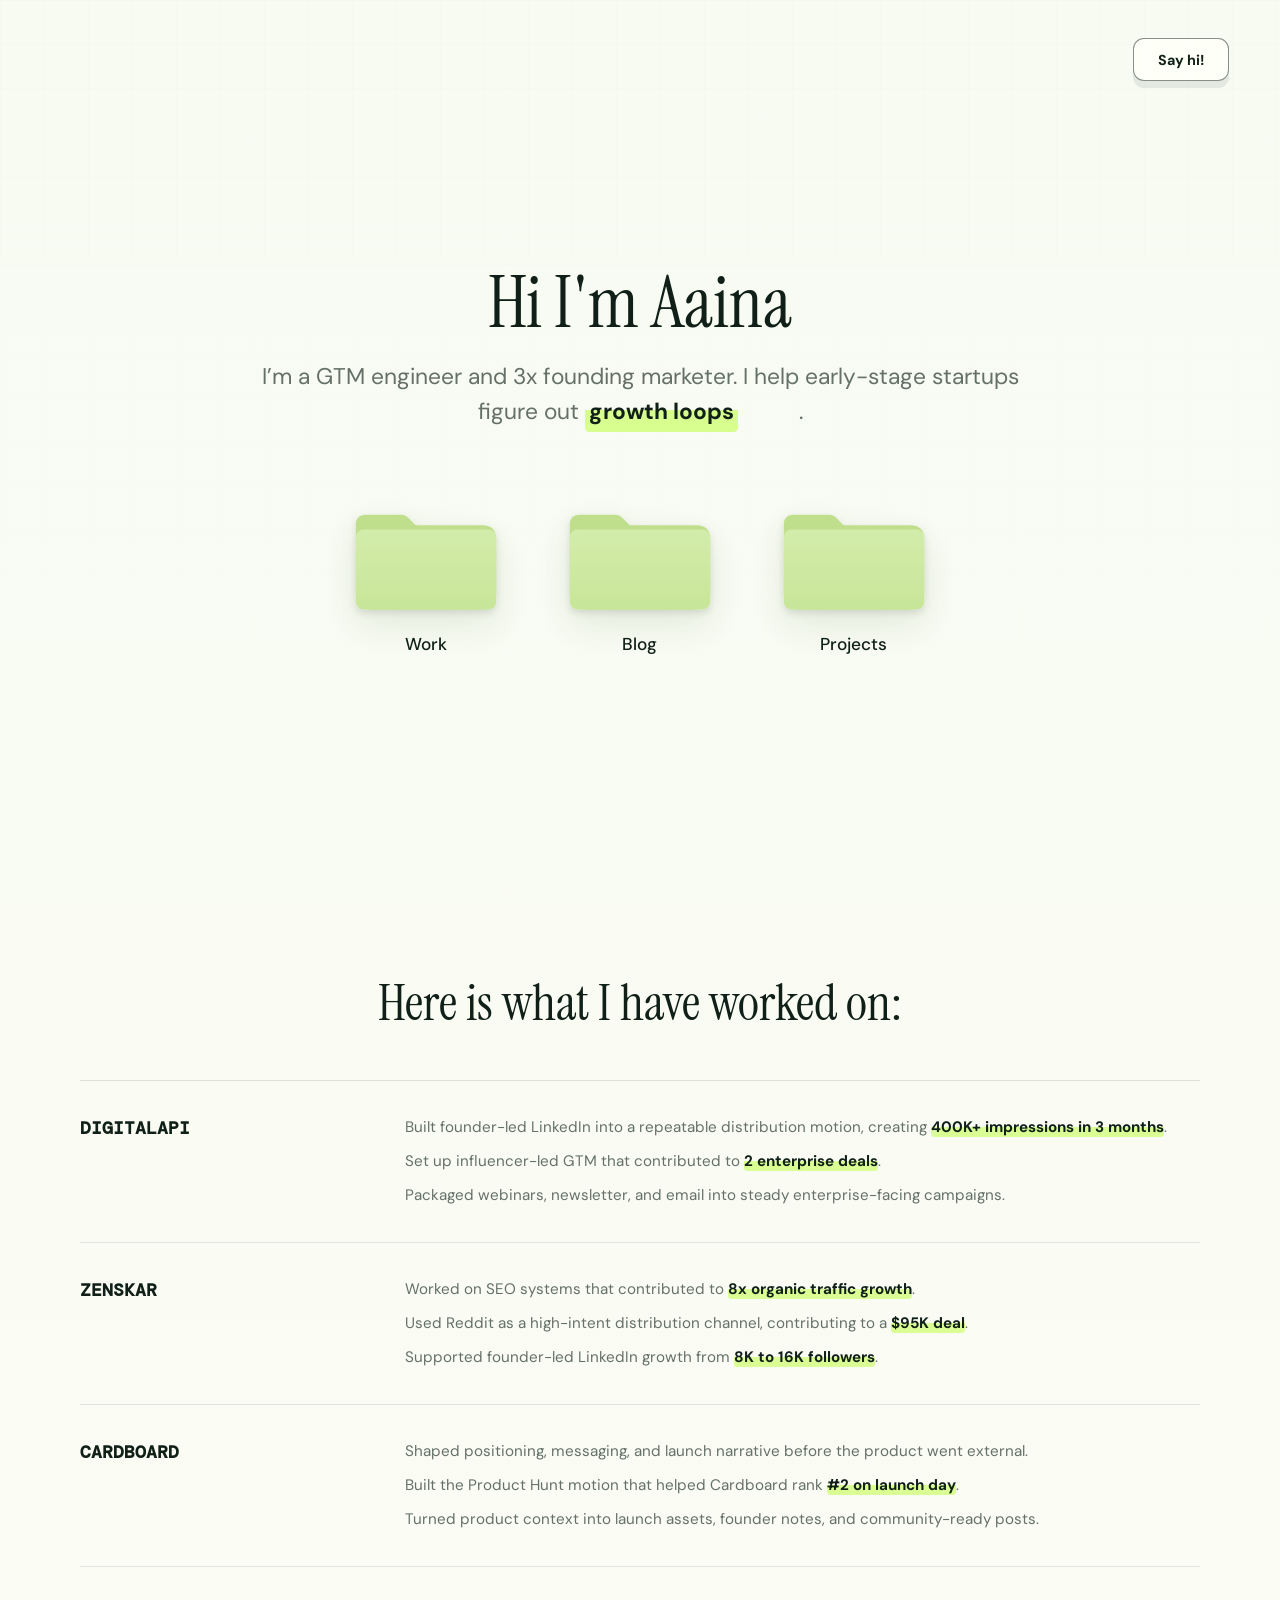
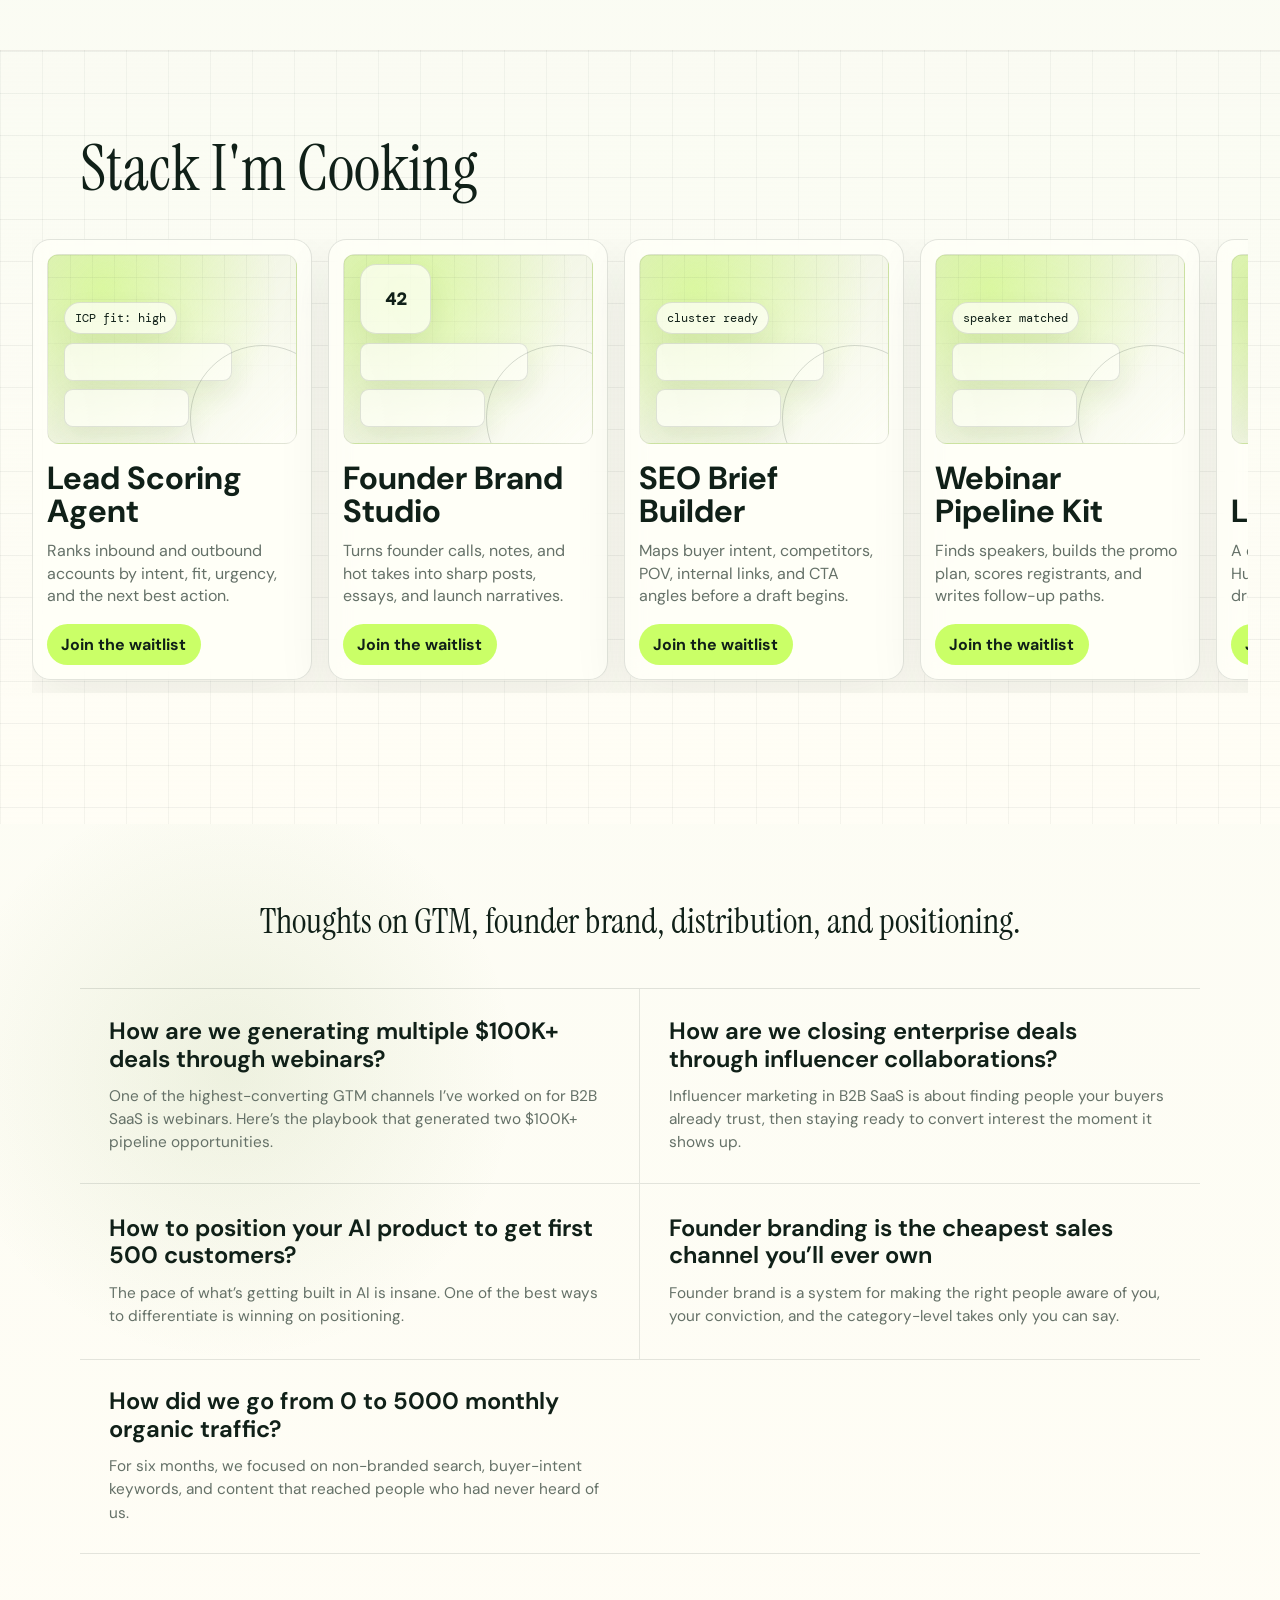
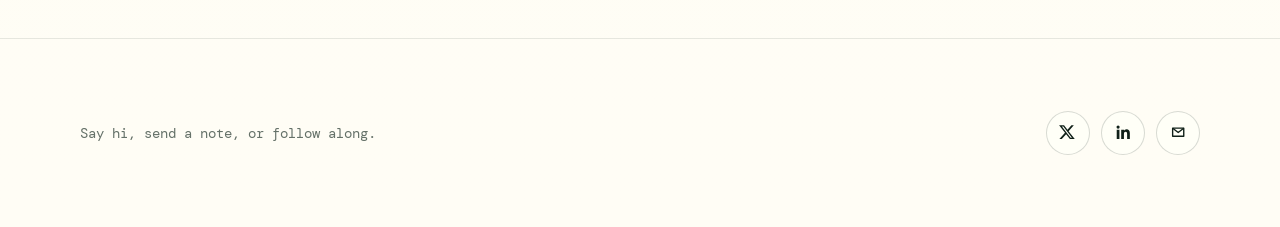
==== commit cad7b478: "Ship redesigned personal website" ====
--- a/index.html
+++ b/index.html
@@ -3,163 +3,1002 @@
 <head>
     <meta charset="UTF-8">
     <meta name="viewport" content="width=device-width, initial-scale=1.0">
-    <title>Aaina Narang | GTM for B2B SaaS</title>
-    <meta name="description" content="I build GTM from scratch for B2B SaaS companies. Strategy, execution, and the messy middle.">
-    <link rel="stylesheet" href="styles.css">
+    <title>Aaina Hero Mockup</title>
     <link rel="preconnect" href="https://fonts.googleapis.com">
     <link rel="preconnect" href="https://fonts.gstatic.com" crossorigin>
-    <link href="https://fonts.googleapis.com/css2?family=DM+Sans:ital,wght@0,400;0,500;0,600;0,700&family=DM+Mono:wght@400;500&family=Instrument+Serif:ital@0;1&display=swap" rel="stylesheet">
-    <link rel="icon" href="data:image/svg+xml,<svg xmlns='http://www.w3.org/2000/svg' viewBox='0 0 100 100'><text y='.9em' font-size='90'>✦</text></svg>">
+    <link href="https://fonts.googleapis.com/css2?family=DM+Sans:wght@400;500;600;700&family=DM+Mono:wght@400;500&family=Instrument+Serif:ital@0;1&display=swap" rel="stylesheet">
+    <style>
+        :root {
+            --bg: #f7fbf2;
+            --paper: #fffff8;
+            --ink: #102018;
+            --muted: #657168;
+            --line: #dfe8d8;
+            --accent: #caff67;
+            --accent-deep: #6f9434;
+            --soft-green: #edf7df;
+            --folder-shadow: rgba(35, 54, 33, 0.16);
+            --font-body: "DM Sans", system-ui, sans-serif;
+            --font-mono: "DM Mono", monospace;
+            --font-serif: "Instrument Serif", Georgia, serif;
+            --ease: cubic-bezier(0.16, 1, 0.3, 1);
+        }
+
+        * {
+            box-sizing: border-box;
+        }
+
+        html,
+        body {
+            min-height: 100%;
+            scroll-behavior: smooth;
+        }
+
+        body {
+            margin: 0;
+            font-family: var(--font-body);
+            color: var(--ink);
+            background:
+                radial-gradient(circle at 18% 78%, rgba(111, 148, 52, 0.11), transparent 18rem),
+                linear-gradient(180deg, var(--bg), #fffdf5);
+            -webkit-font-smoothing: antialiased;
+        }
+
+        body::before {
+            content: "";
+            position: fixed;
+            inset: 0;
+            pointer-events: none;
+            opacity: 0.34;
+            background-image:
+                linear-gradient(rgba(16, 32, 24, 0.035) 1px, transparent 1px),
+                linear-gradient(90deg, rgba(16, 32, 24, 0.03) 1px, transparent 1px);
+            background-size: 44px 44px;
+            mask-image: linear-gradient(to bottom, black, transparent 92%);
+        }
+
+        .hero {
+            min-height: 100dvh;
+            display: grid;
+            place-items: center;
+            padding: 1.5rem 2rem 0;
+        }
+
+        .hero-panel {
+            width: min(1440px, 100%);
+            min-height: auto;
+            position: relative;
+            display: grid;
+            grid-template-rows:
+                auto
+                auto;
+            align-content: center;
+            justify-items: center;
+            gap: clamp(3rem, 7vh, 5rem);
+            padding: 0 clamp(2rem, 5vw, 4.5rem);
+            overflow: hidden;
+        }
+
+        .hero-panel::after { content: none; }
+
+        .top-action {
+            position: fixed;
+            top: 2.4rem;
+            right: 3.2rem;
+            z-index: 2;
+            display: inline-flex;
+            align-items: center;
+            justify-content: center;
+            min-width: 6rem;
+            padding: 0.72rem 1rem;
+            color: var(--ink);
+            text-decoration: none;
+            font-size: 0.9rem;
+            font-weight: 700;
+            border: 1px solid rgba(16, 32, 24, 0.5);
+            border-radius: 0.68rem;
+            background: rgba(255, 255, 248, 0.82);
+            box-shadow: 0 7px 0 rgba(16, 32, 24, 0.08);
+            transition: transform 0.24s var(--ease), box-shadow 0.24s var(--ease);
+        }
+
+        .top-action:hover {
+            transform: translateY(-2px);
+            box-shadow: 0 10px 18px rgba(16, 32, 24, 0.1);
+        }
+
+        .intro {
+            position: relative;
+            z-index: 1;
+            text-align: center;
+            max-width: 920px;
+        }
+
+        h1 {
+            margin: 0;
+            font-family: var(--font-serif);
+            font-size: clamp(2.8rem, 5.6vw, 4.6rem);
+            font-weight: 400;
+            line-height: 0.94;
+            letter-spacing: 0;
+        }
+
+        .subheading {
+            max-width: 760px;
+            min-height: 4.4rem;
+            margin: 1.4rem auto 0;
+            color: var(--muted);
+            font-size: clamp(1.08rem, 2vw, 1.42rem);
+            line-height: 1.55;
+        }
+
+        .word-shell {
+            display: inline-flex;
+            align-items: center;
+            min-width: 13ch;
+            color: var(--ink);
+            font-weight: 700;
+            white-space: nowrap;
+        }
+
+        .animated-word {
+            display: inline-block;
+            padding: 0.02em 0.18em 0.08em;
+            color: var(--ink);
+            background: linear-gradient(180deg, rgba(202, 255, 103, 0) 42%, rgba(202, 255, 103, 0.72) 42%);
+            border-radius: 0.28rem;
+        }
+
+        .animated-word.is-changing {
+            animation: word-pop 0.42s var(--ease);
+        }
+
+        .folder-nav {
+            position: relative;
+            z-index: 1;
+            margin-top: 0;
+            display: grid;
+            grid-template-columns: repeat(3, minmax(0, 1fr));
+            gap: 2.6rem;
+            width: min(600px, 100%);
+        }
+
+        .folder {
+            position: relative;
+            min-height: 126px;
+            padding: 0;
+            display: grid;
+            grid-template-rows: auto auto;
+            gap: 0.45rem;
+            justify-items: center;
+            text-decoration: none;
+            color: var(--ink);
+            transition: transform 0.32s var(--ease), filter 0.32s var(--ease);
+            overflow: visible;
+        }
+
+        .folder img {
+            width: min(100%, 168px);
+            height: auto;
+            display: block;
+            filter:
+                saturate(0.58)
+                brightness(0.98)
+                drop-shadow(0 14px 18px rgba(59, 88, 38, 0.12));
+            opacity: 0.9;
+        }
+
+        .folder span {
+            display: block;
+            font-family: var(--font-body);
+            font-size: 1.08rem;
+            font-weight: 500;
+            letter-spacing: 0;
+            text-transform: none;
+        }
+
+        .folder small {
+            display: none;
+            margin-top: 0.2rem;
+            color: var(--muted);
+            font-size: 0.86rem;
+        }
+
+        .folder:hover {
+            transform: translateY(-7px);
+            filter: saturate(1.05);
+        }
+
+        .folder:nth-child(2) {
+            transform: none;
+        }
+
+        .folder:nth-child(2):hover {
+            transform: translateY(-8px);
+        }
+
+        .work-section,
+        .blog-section,
+        .projects-section {
+            position: relative;
+            min-height: auto;
+            padding: clamp(1.25rem, 3vh, 2rem) 2rem 2rem;
+        }
+
+        .work-panel,
+        .blog-panel,
+        .projects-panel {
+            width: min(1120px, 100%);
+            margin: 0 auto;
+            padding: clamp(1.4rem, 4vw, 3.4rem) 0;
+        }
+
+        .work-intro,
+        .blog-intro {
+            max-width: 900px;
+            margin: 0 auto clamp(1.8rem, 4vw, 3rem);
+            text-align: center;
+        }
+
+        .work-intro h2,
+        .blog-intro h2 {
+            margin: 0;
+            font-family: var(--font-serif);
+            font-size: clamp(2rem, 4vw, 3.45rem);
+            font-weight: 400;
+            line-height: 0.98;
+            letter-spacing: 0;
+        }
+
+        .blog-intro h2 {
+            font-size: clamp(1.45rem, 2.7vw, 2.35rem);
+            line-height: 1.08;
+        }
+
+        .work-intro p,
+        .blog-intro p {
+            width: min(620px, 100%);
+            margin: 1.1rem auto 0;
+            color: var(--muted);
+            font-size: clamp(0.98rem, 1.35vw, 1.08rem);
+            line-height: 1.6;
+        }
+
+        .work-map {
+            position: relative;
+            display: grid;
+            width: min(1120px, 100%);
+            margin: clamp(1.7rem, 4vw, 3.2rem) auto 0;
+            border-top: 1px solid rgba(16, 32, 24, 0.12);
+        }
+
+        .work-card {
+            position: relative;
+            display: grid;
+            grid-template-columns: minmax(150px, 0.36fr) minmax(0, 1fr);
+            gap: clamp(1rem, 3vw, 2.5rem);
+            padding: clamp(1.35rem, 3vw, 2.2rem) 0;
+            border-bottom: 1px solid rgba(16, 32, 24, 0.1);
+            opacity: 0;
+            transform: translateY(12px);
+        }
+
+        .work-card h3 {
+            margin: 0;
+            font-family: var(--font-mono);
+            font-size: clamp(0.98rem, 1.42vw, 1.18rem);
+            font-weight: 600;
+            letter-spacing: 0;
+            text-transform: uppercase;
+        }
+
+        .work-card ul {
+            display: grid;
+            gap: 0.7rem;
+            margin: 0;
+            padding: 0;
+            list-style: none;
+        }
+
+        .work-card li {
+            color: var(--muted);
+            font-size: clamp(0.95rem, 1.18vw, 1.04rem);
+            line-height: 1.5;
+        }
+
+        .outcome {
+            color: var(--ink);
+            font-weight: 700;
+            background: linear-gradient(180deg, rgba(202, 255, 103, 0) 50%, rgba(202, 255, 103, 0.68) 50%);
+            border-radius: 0.22rem;
+        }
+
+        .work-map.is-visible .work-card {
+            animation: reveal-work-card 0.52s var(--ease) forwards;
+        }
+
+        .work-map.is-visible .work-card:nth-of-type(1) {
+            animation-delay: 0.12s;
+        }
+
+        .work-map.is-visible .work-card:nth-of-type(2) {
+            animation-delay: 0.28s;
+        }
+
+        .work-map.is-visible .work-card:nth-of-type(3) {
+            animation-delay: 0.44s;
+        }
+
+        .blog-grid {
+            display: grid;
+            grid-template-columns: repeat(2, minmax(0, 1fr));
+            border-top: 1px solid rgba(16, 32, 24, 0.12);
+        }
+
+        .blog-card {
+            min-height: 176px;
+            display: flex;
+            flex-direction: column;
+            justify-content: center;
+            gap: 0.7rem;
+            padding: clamp(1.05rem, 2.8vw, 1.8rem) clamp(0.9rem, 2.8vw, 1.8rem);
+            color: var(--ink);
+            text-decoration: none;
+            border-bottom: 1px solid rgba(16, 32, 24, 0.11);
+            transition:
+                background 0.28s var(--ease),
+                color 0.28s var(--ease);
+        }
+
+        .blog-card:nth-child(odd) {
+            border-right: 1px solid rgba(16, 32, 24, 0.1);
+        }
+
+        .blog-card:last-child:nth-child(odd) {
+            grid-column: 1 / -1;
+            border-right: 0;
+        }
+
+        .blog-card:hover {
+            background: rgba(246, 255, 231, 0.42);
+        }
+
+        .blog-card h3 {
+            max-width: 31rem;
+            margin: 0;
+            font-size: clamp(1.08rem, 1.85vw, 1.52rem);
+            font-weight: 650;
+            line-height: 1.18;
+            letter-spacing: 0;
+        }
+
+        .blog-card p {
+            max-width: 32rem;
+            margin: 0;
+            color: var(--muted);
+            font-size: clamp(0.9rem, 1.2vw, 0.98rem);
+            line-height: 1.5;
+        }
+
+        .projects-section {
+            margin-top: 0;
+            padding-top: clamp(1rem, 3vw, 2.2rem);
+            padding-bottom: clamp(3rem, 7vw, 5rem);
+            background:
+                linear-gradient(rgba(16, 32, 24, 0.055) 1px, transparent 1px),
+                linear-gradient(90deg, rgba(16, 32, 24, 0.045) 1px, transparent 1px),
+                linear-gradient(180deg, rgba(247, 251, 242, 0.2), rgba(255, 253, 245, 0.86));
+            background-size: 42px 42px, 42px 42px, auto;
+            border-top: 1px solid rgba(16, 32, 24, 0.08);
+        }
+
+        .projects-panel {
+            width: min(1280px, 100%);
+        }
+
+        .projects-intro {
+            width: min(1120px, 100%);
+            margin: 0 auto clamp(1.4rem, 4vw, 2.4rem);
+        }
+
+        .projects-intro h2 {
+            max-width: 700px;
+            margin: 0;
+            font-family: var(--font-serif);
+            font-size: clamp(2.2rem, 5vw, 4.2rem);
+            font-weight: 400;
+            line-height: 0.98;
+            letter-spacing: 0;
+        }
+
+        .project-gallery {
+            display: grid;
+            grid-auto-flow: column;
+            grid-auto-columns: minmax(280px, 360px);
+            gap: 1rem;
+            overflow-x: auto;
+            overscroll-behavior-inline: contain;
+            scroll-snap-type: inline mandatory;
+            padding: 0 max(1rem, calc((100vw - 1280px) / 2)) 0.8rem;
+            scrollbar-width: thin;
+        }
+
+        .project-card {
+            min-height: 430px;
+            display: flex;
+            flex-direction: column;
+            justify-content: space-between;
+            scroll-snap-align: start;
+            padding: 0.9rem;
+            color: var(--ink);
+            text-decoration: none;
+            border: 1px solid rgba(16, 32, 24, 0.12);
+            border-radius: 1.15rem;
+            background: rgba(255, 255, 248, 0.78);
+            box-shadow: 0 22px 54px rgba(35, 54, 33, 0.08);
+            backdrop-filter: blur(10px);
+            transition: transform 0.28s var(--ease), border-color 0.28s var(--ease), box-shadow 0.28s var(--ease);
+        }
+
+        .project-card:hover {
+            transform: translateY(-6px);
+            border-color: rgba(16, 32, 24, 0.24);
+            box-shadow: 0 28px 64px rgba(35, 54, 33, 0.12);
+        }
+
+        .project-preview {
+            min-height: 190px;
+            position: relative;
+            overflow: hidden;
+            border-radius: 0.75rem;
+            border: 1px solid rgba(16, 32, 24, 0.08);
+            background:
+                radial-gradient(circle at 22% 18%, rgba(202, 255, 103, 0.5), transparent 11rem),
+                linear-gradient(135deg, rgba(111, 148, 52, 0.18), rgba(255, 255, 248, 0.82));
+        }
+
+        .project-preview::before {
+            content: "";
+            position: absolute;
+            inset: 0;
+            background-image:
+                linear-gradient(rgba(16, 32, 24, 0.055) 1px, transparent 1px),
+                linear-gradient(90deg, rgba(16, 32, 24, 0.045) 1px, transparent 1px);
+            background-size: 22px 22px;
+            mask-image: linear-gradient(to bottom, black, transparent 78%);
+        }
+
+        .project-preview::after {
+            content: "";
+            position: absolute;
+            width: 9rem;
+            height: 9rem;
+            right: -2.5rem;
+            bottom: -3rem;
+            border: 1px solid rgba(16, 32, 24, 0.16);
+            border-radius: 999px;
+        }
+
+        .mini-ui {
+            position: absolute;
+            inset: 1rem;
+            display: grid;
+            align-content: end;
+            gap: 0.55rem;
+        }
+
+        .mini-line,
+        .mini-pill,
+        .mini-score {
+            position: relative;
+            border: 1px solid rgba(16, 32, 24, 0.12);
+            background: rgba(255, 255, 248, 0.74);
+            box-shadow: 0 12px 28px rgba(35, 54, 33, 0.08);
+        }
+
+        .mini-line {
+            height: 2.35rem;
+            border-radius: 0.55rem;
+        }
+
+        .mini-line:nth-child(2) {
+            width: 78%;
+        }
+
+        .mini-line:nth-child(3) {
+            width: 58%;
+        }
+
+        .mini-pill {
+            width: max-content;
+            padding: 0.46rem 0.62rem;
+            border-radius: 999px;
+            color: var(--ink);
+            font-family: var(--font-mono);
+            font-size: 0.78rem;
+        }
+
+        .mini-score {
+            width: 4.4rem;
+            height: 4.4rem;
+            display: grid;
+            place-items: center;
+            border-radius: 1rem;
+            font-family: var(--font-mono);
+            font-size: 1.1rem;
+            font-weight: 700;
+        }
+
+        .project-card h3 {
+            margin: 1.1rem 0 0;
+            font-size: clamp(1.45rem, 2.7vw, 2rem);
+            line-height: 1.05;
+            letter-spacing: 0;
+        }
+
+        .project-card p {
+            margin: 0.7rem 0 1rem;
+            color: var(--muted);
+            font-size: 1rem;
+            line-height: 1.42;
+        }
+
+        .waitlist-link {
+            width: fit-content;
+            display: inline-flex;
+            align-items: center;
+            justify-content: center;
+            padding: 0.62rem 0.88rem;
+            border-radius: 999px;
+            color: var(--ink);
+            background: var(--accent);
+            font-weight: 700;
+            text-decoration: none;
+            transition: transform 0.22s var(--ease), background 0.22s var(--ease);
+        }
+
+        .project-card:hover .waitlist-link {
+            transform: translateY(-1px);
+            background: #bff05e;
+        }
+
+        .footer {
+            position: relative;
+            padding: clamp(2.5rem, 6vw, 4.5rem) 2rem;
+            border-top: 1px solid rgba(16, 32, 24, 0.1);
+            background: rgba(255, 253, 245, 0.72);
+        }
+
+        .footer-inner {
+            width: min(1120px, 100%);
+            margin: 0 auto;
+            display: flex;
+            align-items: center;
+            justify-content: space-between;
+            gap: 1.5rem;
+        }
+
+        .footer-copy {
+            margin: 0;
+            color: var(--muted);
+            font-family: var(--font-mono);
+            font-size: 0.9rem;
+        }
+
+        .social-links {
+            display: flex;
+            align-items: center;
+            gap: 0.7rem;
+        }
+
+        .social-link {
+            width: 2.75rem;
+            height: 2.75rem;
+            display: inline-grid;
+            place-items: center;
+            color: var(--ink);
+            border: 1px solid rgba(16, 32, 24, 0.16);
+            border-radius: 999px;
+            background: rgba(255, 255, 248, 0.76);
+            text-decoration: none;
+            transition: transform 0.24s var(--ease), background 0.24s var(--ease), border-color 0.24s var(--ease);
+        }
+
+        .social-link:hover {
+            transform: translateY(-3px);
+            border-color: rgba(16, 32, 24, 0.28);
+            background: rgba(202, 255, 103, 0.58);
+        }
+
+        .social-link svg {
+            width: 1.15rem;
+            height: 1.15rem;
+            display: block;
+        }
+
+        @keyframes word-pop {
+            0% { opacity: 0; transform: translateY(8px) scale(0.96); }
+            100% { opacity: 1; transform: translateY(0) scale(1); }
+        }
+
+        @keyframes reveal-work-card {
+            to {
+                opacity: 1;
+                transform: translateY(0);
+            }
+        }
+
+        @media (max-width: 760px) {
+            .hero {
+                padding: 0.8rem;
+            }
+
+            .hero-panel {
+                min-height: auto;
+                grid-template-rows:
+                    auto
+                    auto;
+                align-content: center;
+                gap: 2.3rem;
+                padding: 0 1rem;
+            }
+
+            .top-action {
+                top: 1.25rem;
+                right: 1.25rem;
+            }
+
+            h1 {
+                font-size: clamp(2.7rem, 12vw, 4rem);
+            }
+
+            .subheading {
+                min-height: 6.8rem;
+                font-size: 1rem;
+            }
+
+            .folder-nav {
+                grid-template-columns: 1fr;
+                max-width: 280px;
+                gap: 2rem;
+                margin-top: 0;
+            }
+
+            .folder,
+            .folder:nth-child(2) {
+                min-height: 122px;
+                transform: none;
+            }
+
+            .work-section,
+            .blog-section,
+            .projects-section {
+                padding: 1.5rem 0.8rem 0.8rem;
+            }
+
+            .work-panel,
+            .blog-panel,
+            .projects-panel {
+                padding: 2rem 0;
+            }
+
+            .work-map {
+                grid-template-columns: 1fr;
+            }
+
+            .work-card,
+            .work-card:nth-of-type(1),
+            .work-card:nth-of-type(2),
+            .work-card:nth-of-type(3) {
+                grid-template-columns: 1fr;
+                gap: 0.8rem;
+                transform: translateY(12px);
+            }
+
+            .blog-grid {
+                grid-template-columns: 1fr;
+            }
+
+            .blog-card:nth-child(odd) {
+                border-right: 0;
+            }
+
+            .blog-card:last-child:nth-child(odd) {
+                grid-column: auto;
+            }
+
+            .blog-card {
+                min-height: 150px;
+            }
+
+            .project-gallery {
+                grid-auto-columns: minmax(250px, 82vw);
+                padding-inline: 0.2rem;
+            }
+
+            .project-card {
+                min-height: 390px;
+            }
+
+            .footer {
+                padding-inline: 1rem;
+            }
+
+            .footer-inner {
+                align-items: flex-start;
+                flex-direction: column;
+            }
+        }
+    </style>
 </head>
 <body>
-
-    <nav>
-        <div class="nav-inner">
-            <a href="#" class="nav-name">Aaina Narang</a>
-            <div class="nav-links">
-                <a href="#work">Work</a>
-                <a href="#building">Building</a>
-                <a href="#contact">Contact</a>
+    <main>
+    <section class="hero">
+        <section class="hero-panel" aria-label="Aaina hero mockup">
+            <a href="#contact" class="top-action">Say hi!</a>
+            <div class="intro">
+                <h1>Hi I'm Aaina</h1>
+                <p class="subheading">
+                    I’m a GTM engineer and 3x founding marketer. I help early-stage startups figure out
+                    <span class="word-shell"><span class="animated-word" id="animated-word">positioning</span></span>
+                    .
+                </p>
+            </div>
+
+            <nav class="folder-nav" aria-label="Primary sections">
+                <a class="folder" href="#work">
+                    <img src="best-pick-folder-no-text.svg" alt="" aria-hidden="true">
+                    <span>Work</span>
+                    <small>proof and results</small>
+                </a>
+                <a class="folder" href="#blog">
+                    <img src="best-pick-folder-no-text.svg" alt="" aria-hidden="true">
+                    <span>Blog</span>
+                    <small>notes and systems</small>
+                </a>
+                <a class="folder" href="#projects">
+                    <img src="best-pick-folder-no-text.svg" alt="" aria-hidden="true">
+                    <span>Projects</span>
+                    <small>things I build</small>
+                </a>
+            </nav>
+        </section>
+    </section>
+
+    <section class="work-section" id="work" aria-label="Aaina work">
+        <div class="work-panel">
+            <div class="work-intro">
+                <h2>Here is what I have worked on:</h2>
+            </div>
+
+            <div class="work-map" id="work-map">
+                <article class="work-card">
+                    <h3>DigitalAPI</h3>
+                    <ul>
+                        <li>Built founder-led LinkedIn into a repeatable distribution motion, creating <span class="outcome">400K+ impressions in 3 months</span>.</li>
+                        <li>Set up influencer-led GTM that contributed to <span class="outcome">2 enterprise deals</span>.</li>
+                        <li>Packaged webinars, newsletter, and email into steady enterprise-facing campaigns.</li>
+                    </ul>
+                </article>
+
+                <article class="work-card">
+                    <h3>Zenskar</h3>
+                    <ul>
+                        <li>Worked on SEO systems that contributed to <span class="outcome">8x organic traffic growth</span>.</li>
+                        <li>Used Reddit as a high-intent distribution channel, contributing to a <span class="outcome">$95K deal</span>.</li>
+                        <li>Supported founder-led LinkedIn growth from <span class="outcome">8K to 16K followers</span>.</li>
+                    </ul>
+                </article>
+
+                <article class="work-card">
+                    <h3>Cardboard</h3>
+                    <ul>
+                        <li>Shaped positioning, messaging, and launch narrative before the product went external.</li>
+                        <li>Built the Product Hunt motion that helped Cardboard rank <span class="outcome">#2 on launch day</span>.</li>
+                        <li>Turned product context into launch assets, founder notes, and community-ready posts.</li>
+                    </ul>
+                </article>
             </div>
         </div>
-    </nav>
-
-    <main>
-
-        <!-- HERO -->
-        <section class="hero">
-            <div class="container hero-grid">
-                <div class="hero-text">
-                    <p class="label">GTM . B2B SaaS . AI-Native Execution</p>
-                    <h1>I build GTM from scratch for B2B SaaS companies.</h1>
-                    <p class="hero-body">
-                        I've spent the last few years sitting inside founders' offices, owning channels end to end, and figuring out what actually moves the needle. Not just content. Not just campaigns. The full thing: strategy, execution, and the messy middle where most things break.
-                    </p>
-                    <p class="hero-body">
-                        I work at the intersection of marketing, ops, and AI-native execution. I use Claude, HeyReach, Clay, PhantomBuster, and a growing stack of tools to build systems that scale without adding headcount.
-                    </p>
-                    <div class="hero-cta">
-                        <a href="mailto:aainanarang2911@gmail.com" class="btn-primary">Start a project</a>
-                        <a href="https://x.com/aaina_narang" target="_blank" rel="noopener" class="btn-outline">Say hi on X</a>
-                    </div>
-                </div>
-                <div class="hero-photo">
-                    <img src="photo.jpg" alt="Aaina Narang" />
-                </div>
+    </section>
+
+    <section class="projects-section" id="projects" aria-label="Aaina projects">
+        <div class="projects-panel">
+            <div class="projects-intro">
+                <h2>Stack I'm Cooking</h2>
             </div>
-        </section>
-
-        <!-- HOW I WORK -->
-        <section class="how-section">
-            <div class="container">
-                <p class="label">How I work</p>
-                <div class="how-grid">
-                    <div class="how-item">
-                        <span class="how-icon">◆</span>
-                        <p>I build the strategy and execute it myself</p>
-                    </div>
-                    <div class="how-item">
-                        <span class="how-icon">◆</span>
-                        <p>I use AI across every workflow so I move faster than a team of three</p>
-                    </div>
-                    <div class="how-item">
-                        <span class="how-icon">◆</span>
-                        <p>I get close to the product and the founder before I touch anything external</p>
-                    </div>
-                    <div class="how-item">
-                        <span class="how-icon">◆</span>
-                        <p>I own numbers, not just deliverables</p>
-                    </div>
-                    <div class="how-item">
-                        <span class="how-icon">◆</span>
-                        <p>I document everything so nothing lives only in my head</p>
-                    </div>
-                </div>
+
+            <div class="project-gallery">
+                <article class="project-card">
+                    <div class="project-preview" aria-hidden="true">
+                        <div class="mini-ui">
+                            <span class="mini-pill">ICP fit: high</span>
+                            <span class="mini-line"></span>
+                            <span class="mini-line"></span>
+                        </div>
+                    </div>
+                    <div>
+                        <h3>Lead Scoring Agent</h3>
+                        <p>Ranks inbound and outbound accounts by intent, fit, urgency, and the next best action.</p>
+                        <a class="waitlist-link" href="mailto:aainanarang2911@gmail.com?subject=Waitlist%20for%20Lead%20Scoring%20Agent">Join the waitlist</a>
+                    </div>
+                </article>
+
+                <article class="project-card">
+                    <div class="project-preview" aria-hidden="true">
+                        <div class="mini-ui">
+                            <span class="mini-score">42</span>
+                            <span class="mini-line"></span>
+                            <span class="mini-line"></span>
+                        </div>
+                    </div>
+                    <div>
+                        <h3>Founder Brand Studio</h3>
+                        <p>Turns founder calls, notes, and hot takes into sharp posts, essays, and launch narratives.</p>
+                        <a class="waitlist-link" href="mailto:aainanarang2911@gmail.com?subject=Waitlist%20for%20Founder%20Brand%20Studio">Join the waitlist</a>
+                    </div>
+                </article>
+
+                <article class="project-card">
+                    <div class="project-preview" aria-hidden="true">
+                        <div class="mini-ui">
+                            <span class="mini-pill">cluster ready</span>
+                            <span class="mini-line"></span>
+                            <span class="mini-line"></span>
+                        </div>
+                    </div>
+                    <div>
+                        <h3>SEO Brief Builder</h3>
+                        <p>Maps buyer intent, competitors, POV, internal links, and CTA angles before a draft begins.</p>
+                        <a class="waitlist-link" href="mailto:aainanarang2911@gmail.com?subject=Waitlist%20for%20SEO%20Brief%20Builder">Join the waitlist</a>
+                    </div>
+                </article>
+
+                <article class="project-card">
+                    <div class="project-preview" aria-hidden="true">
+                        <div class="mini-ui">
+                            <span class="mini-pill">speaker matched</span>
+                            <span class="mini-line"></span>
+                            <span class="mini-line"></span>
+                        </div>
+                    </div>
+                    <div>
+                        <h3>Webinar Pipeline Kit</h3>
+                        <p>Finds speakers, builds the promo plan, scores registrants, and writes follow-up paths.</p>
+                        <a class="waitlist-link" href="mailto:aainanarang2911@gmail.com?subject=Waitlist%20for%20Webinar%20Pipeline%20Kit">Join the waitlist</a>
+                    </div>
+                </article>
+
+                <article class="project-card">
+                    <div class="project-preview" aria-hidden="true">
+                        <div class="mini-ui">
+                            <span class="mini-score">8.7</span>
+                            <span class="mini-line"></span>
+                            <span class="mini-line"></span>
+                        </div>
+                    </div>
+                    <div>
+                        <h3>Launch Room</h3>
+                        <p>A command center for Product Hunt, founder posts, community drops, and partner asks.</p>
+                        <a class="waitlist-link" href="mailto:aainanarang2911@gmail.com?subject=Waitlist%20for%20Launch%20Room">Join the waitlist</a>
+                    </div>
+                </article>
+
+                <article class="project-card">
+                    <div class="project-preview" aria-hidden="true">
+                        <div class="mini-ui">
+                            <span class="mini-pill">signals found</span>
+                            <span class="mini-line"></span>
+                            <span class="mini-line"></span>
+                        </div>
+                    </div>
+                    <div>
+                        <h3>Community Signal Finder</h3>
+                        <p>Scans Reddit, Slack notes, and sales calls for language buyers already use.</p>
+                        <a class="waitlist-link" href="mailto:aainanarang2911@gmail.com?subject=Waitlist%20for%20Community%20Signal%20Finder">Join the waitlist</a>
+                    </div>
+                </article>
             </div>
-        </section>
-
-        <!-- COMPANIES & RESULTS -->
-        <section id="work" class="work-section">
-            <div class="container">
-                <p class="label">Companies &amp; Results</p>
-                <div class="work-grid">
-                    <div class="work-card">
-                        <h3>DigitalAPI</h3>
-                        <p class="work-scope">Founder branding, influencer program, webinars, newsletter, email</p>
-                        <p class="work-result">400K+ LinkedIn impressions in 3 months. 2 enterprise deals from influencer collabs.</p>
-                    </div>
-                    <div class="work-card">
-                        <h3>Zenskar</h3>
-                        <p class="work-scope">SEO, founder branding, webinars, Reddit, community, marketplace listings</p>
-                        <p class="work-result">8x organic traffic growth. $95K deal from Reddit. 8K to 16K LinkedIn followers.</p>
-                    </div>
-                    <div class="work-card">
-                        <h3>Cardboard</h3>
-                        <p class="work-scope">GTM strategy and Product Hunt launch</p>
-                        <p class="work-result">Ranked #2 on launch day.</p>
-                    </div>
-                    <div class="work-card">
-                        <h3>Poshn</h3>
-                        <p class="work-scope">LinkedIn content for the founder</p>
-                        <p class="work-result">Weekly content calendar, ongoing.</p>
-                    </div>
-                </div>
+        </div>
+    </section>
+
+    <section class="blog-section" id="blog" aria-label="Aaina blog">
+        <div class="blog-panel">
+            <div class="blog-intro">
+                <h2>Thoughts on GTM, founder brand, distribution, and positioning.</h2>
             </div>
-        </section>
-
-        <!-- CURRENTLY BUILDING -->
-        <section id="building" class="building-section">
-            <div class="container">
-                <p class="label">Currently building</p>
-                <div class="building-grid">
-                    <div class="building-card">
-                        <h3>GTM, Honestly</h3>
-                        <p>A daily Twitter article series on full-funnel B2B GTM. Article 1 hit 100K impressions with 187 followers.</p>
-                    </div>
-                    <div class="building-card">
-                        <h3>Dense LinkedIn infographics</h3>
-                        <p>On GTM, search, and buyer psychology.</p>
-                    </div>
-                    <div class="building-card">
-                        <h3>This website</h3>
-                        <p>You're looking at it.</p>
-                    </div>
-                </div>
+
+            <div class="blog-grid">
+                <a class="blog-card" href="article.html?post=webinars">
+                    <h3>How are we generating multiple $100K+ deals through webinars?</h3>
+                    <p>One of the highest-converting GTM channels I’ve worked on for B2B SaaS is webinars. Here’s the playbook that generated two $100K+ pipeline opportunities.</p>
+                </a>
+                <a class="blog-card" href="article.html?post=influencer-collabs">
+                    <h3>How are we closing enterprise deals through influencer collaborations?</h3>
+                    <p>Influencer marketing in B2B SaaS is about finding people your buyers already trust, then staying ready to convert interest the moment it shows up.</p>
+                </a>
+                <a class="blog-card" href="article.html?post=ai-positioning">
+                    <h3>How to position your AI product to get first 500 customers?</h3>
+                    <p>The pace of what’s getting built in AI is insane. One of the best ways to differentiate is winning on positioning.</p>
+                </a>
+                <a class="blog-card" href="article.html?post=founder-branding">
+                    <h3>Founder branding is the cheapest sales channel you’ll ever own</h3>
+                    <p>Founder brand is a system for making the right people aware of you, your conviction, and the category-level takes only you can say.</p>
+                </a>
+                <a class="blog-card" href="article.html?post=seo-b2b-saas">
+                    <h3>How did we go from 0 to 5000 monthly organic traffic?</h3>
+                    <p>For six months, we focused on non-branded search, buyer-intent keywords, and content that reached people who had never heard of us.</p>
+                </a>
             </div>
-        </section>
-
-        <!-- OUTSIDE WORK -->
-        <section class="outside-section">
-            <div class="container">
-                <p class="label">Outside work</p>
-                <p class="outside-text">
-                    I care about fashion, fitness, and how things look. I think aesthetics and strategy are more related than most marketers admit. I'm based in Bangalore. I write better after a good workout and worse after a late night. Both happen often.
-                </p>
+        </div>
+    </section>
+
+    <footer class="footer" id="contact" aria-label="Contact Aaina">
+        <div class="footer-inner">
+            <p class="footer-copy">Say hi, send a note, or follow along.</p>
+
+            <div class="social-links">
+                <a class="social-link" href="https://x.com/aaina_narang" target="_blank" rel="noreferrer" aria-label="Aaina on X">
+                    <svg viewBox="0 0 24 24" aria-hidden="true">
+                        <path fill="currentColor" d="M17.53 3h3.14l-6.86 7.84L21.88 21h-6.32l-4.95-6.47L4.95 21H1.8l7.34-8.39L1.4 3h6.48l4.47 5.91L17.53 3Zm-1.1 16.21h1.74L6.93 4.7H5.06l11.37 14.51Z"/>
+                    </svg>
+                </a>
+
+                <a class="social-link" href="https://www.linkedin.com/in/aaina29/" target="_blank" rel="noreferrer" aria-label="Aaina on LinkedIn">
+                    <svg viewBox="0 0 24 24" aria-hidden="true">
+                        <path fill="currentColor" d="M5.34 7.43A2.06 2.06 0 1 1 5.32 3.3a2.06 2.06 0 0 1 .02 4.13ZM3.55 21h3.55V8.9H3.55V21Zm5.85 0h3.55v-6.78c0-1.8.83-2.86 2.25-2.86 1.3 0 1.92.87 1.92 2.86V21h3.55v-7.85c0-3.35-1.79-4.91-4.18-4.91-1.92 0-2.78 1.06-3.26 1.8h-.05V8.9H9.4V21Z"/>
+                    </svg>
+                </a>
+
+                <a class="social-link" href="mailto:aainanarang29@gmail.com" aria-label="Email Aaina">
+                    <svg viewBox="0 0 24 24" aria-hidden="true">
+                        <path fill="none" stroke="currentColor" stroke-width="1.8" stroke-linecap="round" stroke-linejoin="round" d="M4.75 6.75h14.5v10.5H4.75z"/>
+                        <path fill="none" stroke="currentColor" stroke-width="1.8" stroke-linecap="round" stroke-linejoin="round" d="m5.25 7.25 6.75 5.2 6.75-5.2"/>
+                    </svg>
+                </a>
             </div>
-        </section>
-
-        <!-- CONTACT -->
-        <section id="contact" class="contact-section">
-            <div class="container">
-                <p class="label">Let's work together</p>
-                <p class="contact-body">
-                    If you're building something in B2B SaaS and need someone who can own the GTM motion, not just a piece of it, let's talk.
-                </p>
-                <div class="contact-links">
-                    <a href="mailto:aainanarang2911@gmail.com">aainanarang2911@gmail.com</a>
-                    <a href="https://linkedin.com/in/aaina-narang" target="_blank" rel="noopener">LinkedIn</a>
-                    <a href="https://x.com/aaina_narang" target="_blank" rel="noopener">Twitter</a>
-                </div>
-            </div>
-        </section>
-
-    </main>
-
-    <footer>
-        <div class="container">
-            <p>&copy; 2026 Aaina Narang. Built with intention.</p>
         </div>
     </footer>
-
+    </main>
+
+    <script>
+        const words = [
+            "positioning",
+            "founder brand",
+            "growth loops",
+            "SEO",
+            "events",
+            "PR",
+            "launches",
+            "content systems"
+        ];
+
+        const animatedWord = document.querySelector("#animated-word");
+        let index = 0;
+
+        window.setInterval(() => {
+            index = (index + 1) % words.length;
+            animatedWord.classList.remove("is-changing");
+            window.requestAnimationFrame(() => {
+                animatedWord.textContent = words[index];
+                animatedWord.classList.add("is-changing");
+            });
+        }, 1450);
+
+        const workMap = document.querySelector("#work-map");
+
+        if (workMap) {
+            const observer = new IntersectionObserver((entries) => {
+                entries.forEach((entry) => {
+                    if (entry.isIntersecting) {
+                        workMap.classList.add("is-visible");
+                        observer.unobserve(workMap);
+                    }
+                });
+            }, { threshold: 0.32 });
+
+            observer.observe(workMap);
+        }
+    </script>
 </body>
 </html>
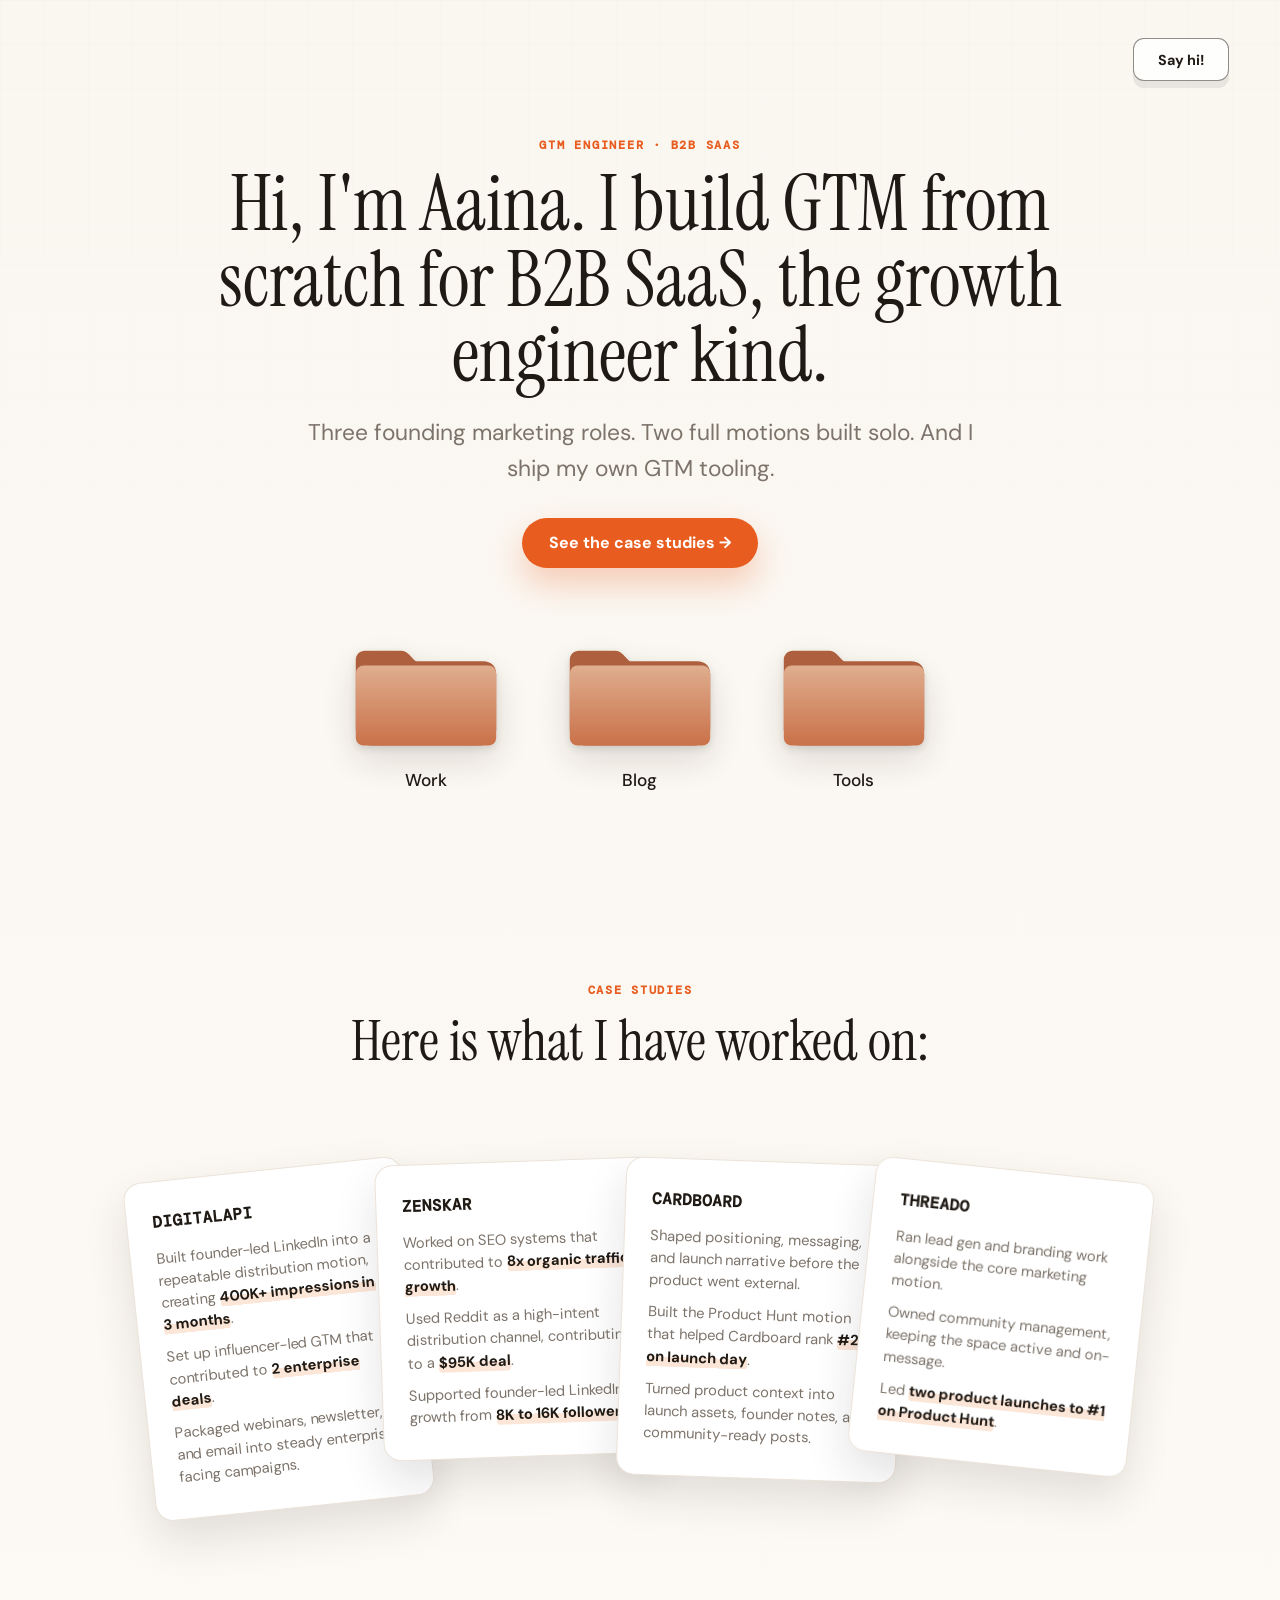
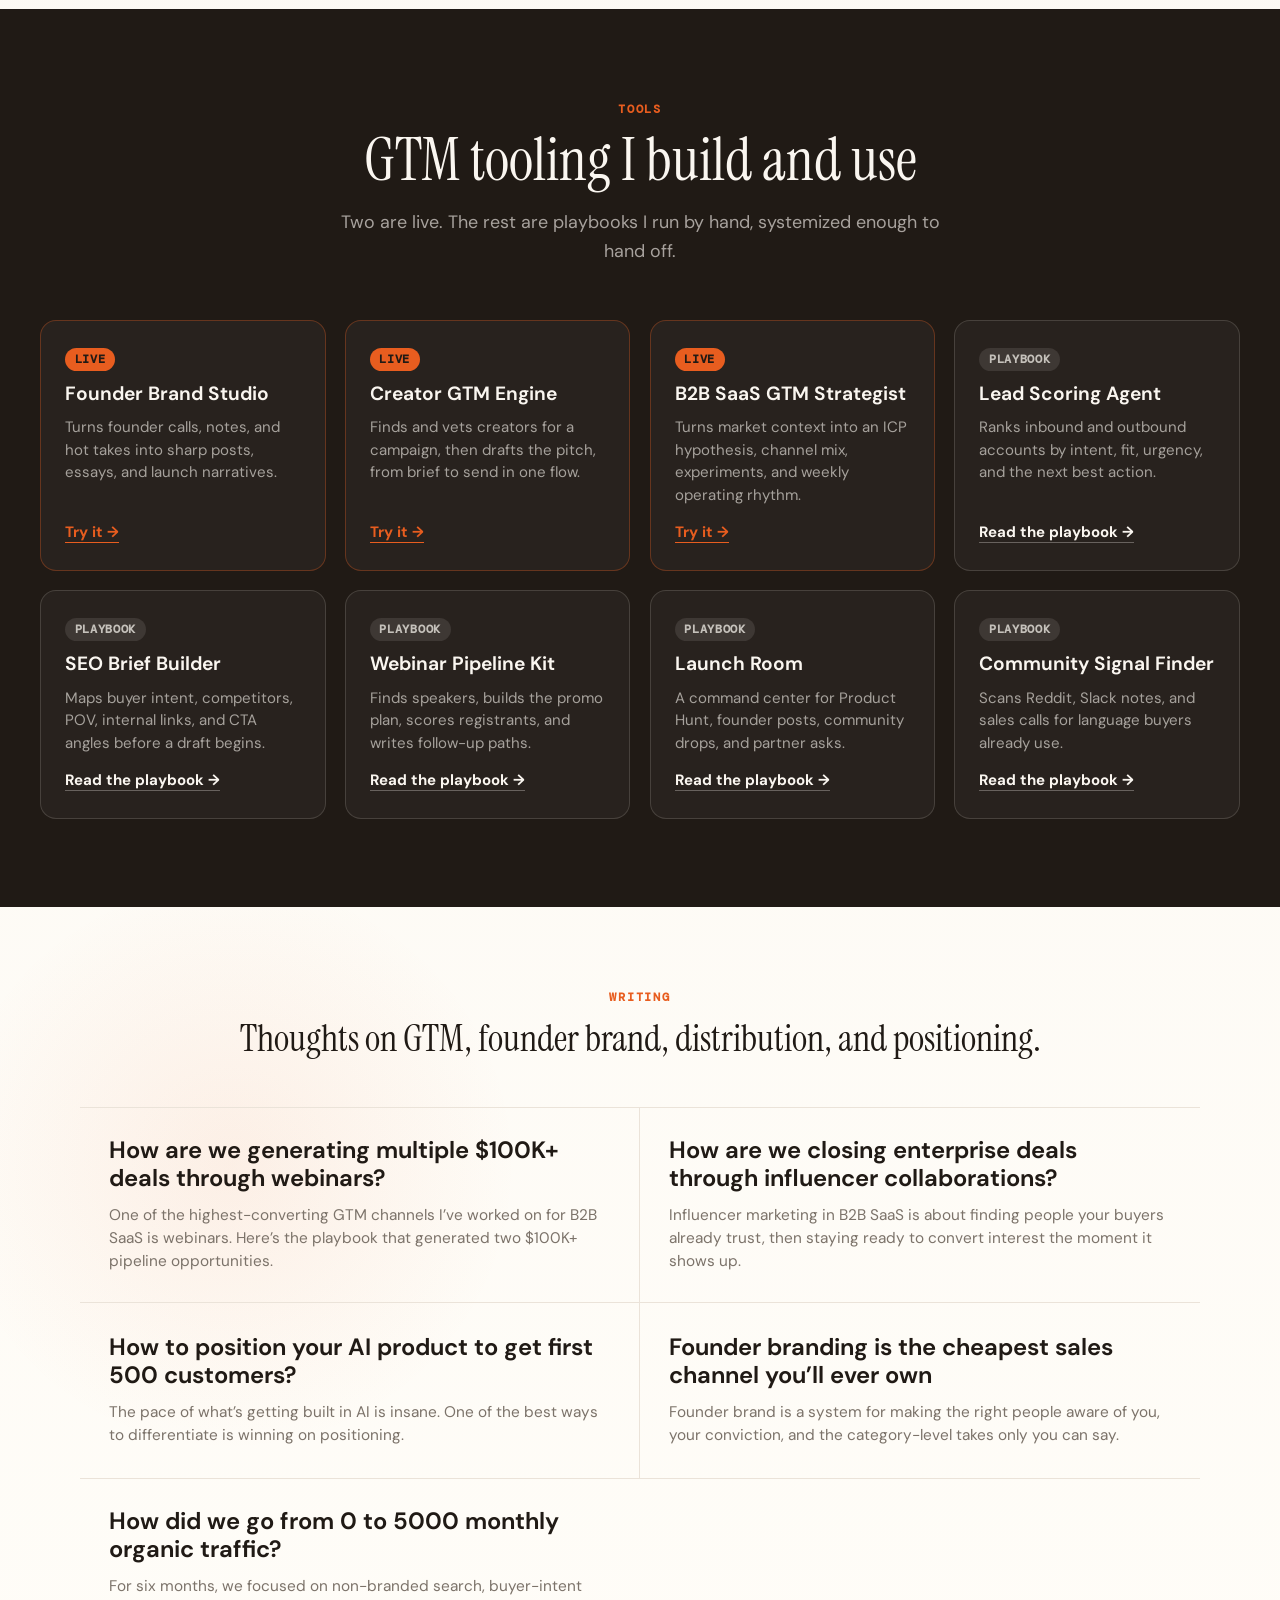
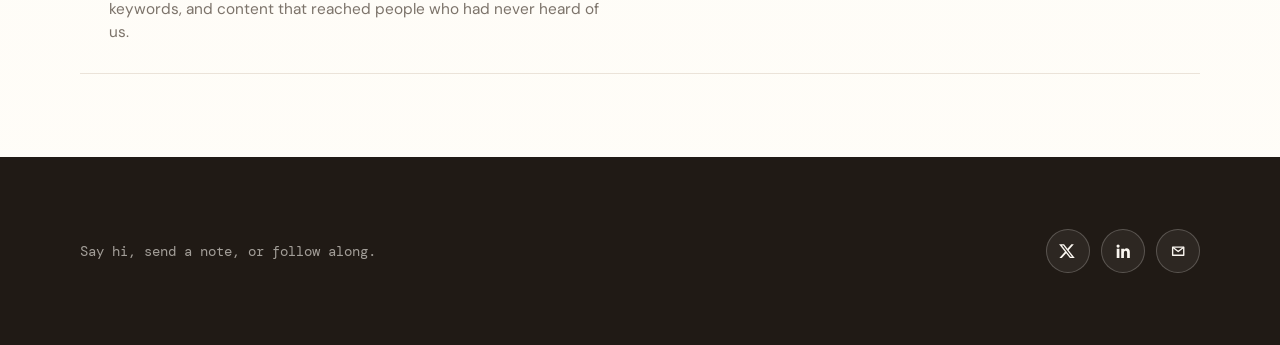
==== commit 78d41427: "Redesign with orange palette, depth moves, and new tools section Replace the green accent system wit" ====
--- a/index.html
+++ b/index.html
@@ -9,15 +9,16 @@
     <link href="https://fonts.googleapis.com/css2?family=DM+Sans:wght@400;500;600;700&family=DM+Mono:wght@400;500&family=Instrument+Serif:ital@0;1&display=swap" rel="stylesheet">
     <style>
         :root {
-            --bg: #f7fbf2;
-            --paper: #fffff8;
-            --ink: #102018;
-            --muted: #657168;
-            --line: #dfe8d8;
-            --accent: #caff67;
-            --accent-deep: #6f9434;
-            --soft-green: #edf7df;
-            --folder-shadow: rgba(35, 54, 33, 0.16);
+            --bg: #FAF6F0;
+            --paper: #FFFFFF;
+            --ink: #201A15;
+            --muted: #7C736A;
+            --line: #EBE3D9;
+            --accent: #E85D1F;
+            --accent-hover: #C64A12;
+            --accent-soft: #FBE6D8;
+            --ink-bg: #201A15;
+            --folder-shadow: rgba(32, 26, 21, 0.16);
             --font-body: "DM Sans", system-ui, sans-serif;
             --font-mono: "DM Mono", monospace;
             --font-serif: "Instrument Serif", Georgia, serif;
@@ -39,8 +40,8 @@
             font-family: var(--font-body);
             color: var(--ink);
             background:
-                radial-gradient(circle at 18% 78%, rgba(111, 148, 52, 0.11), transparent 18rem),
-                linear-gradient(180deg, var(--bg), #fffdf5);
+                radial-gradient(circle at 18% 78%, rgba(232, 93, 31, 0.08), transparent 18rem),
+                linear-gradient(180deg, var(--bg), #FFFDF8);
             -webkit-font-smoothing: antialiased;
         }
 
@@ -51,10 +52,21 @@
             pointer-events: none;
             opacity: 0.34;
             background-image:
-                linear-gradient(rgba(16, 32, 24, 0.035) 1px, transparent 1px),
-                linear-gradient(90deg, rgba(16, 32, 24, 0.03) 1px, transparent 1px);
+                linear-gradient(rgba(32, 26, 21, 0.035) 1px, transparent 1px),
+                linear-gradient(90deg, rgba(32, 26, 21, 0.03) 1px, transparent 1px);
             background-size: 44px 44px;
             mask-image: linear-gradient(to bottom, black, transparent 92%);
+        }
+
+        .eyebrow {
+            display: inline-block;
+            margin-bottom: 0.9rem;
+            color: var(--accent);
+            font-family: var(--font-mono);
+            font-size: 0.78rem;
+            font-weight: 600;
+            letter-spacing: 0.14em;
+            text-transform: uppercase;
         }
 
         .hero {
@@ -95,16 +107,16 @@
             text-decoration: none;
             font-size: 0.9rem;
             font-weight: 700;
-            border: 1px solid rgba(16, 32, 24, 0.5);
+            border: 1px solid rgba(32, 26, 21, 0.5);
             border-radius: 0.68rem;
-            background: rgba(255, 255, 248, 0.82);
-            box-shadow: 0 7px 0 rgba(16, 32, 24, 0.08);
+            background: rgba(255, 255, 255, 0.82);
+            box-shadow: 0 7px 0 rgba(32, 26, 21, 0.08);
             transition: transform 0.24s var(--ease), box-shadow 0.24s var(--ease);
         }
 
         .top-action:hover {
             transform: translateY(-2px);
-            box-shadow: 0 10px 18px rgba(16, 32, 24, 0.1);
+            box-shadow: 0 10px 18px rgba(32, 26, 21, 0.1);
         }
 
         .intro {
@@ -117,40 +129,40 @@
         h1 {
             margin: 0;
             font-family: var(--font-serif);
-            font-size: clamp(2.8rem, 5.6vw, 4.6rem);
+            font-size: clamp(2.7rem, 6vw, 5.1rem);
             font-weight: 400;
-            line-height: 0.94;
+            line-height: 0.98;
             letter-spacing: 0;
         }
 
         .subheading {
-            max-width: 760px;
-            min-height: 4.4rem;
+            max-width: 700px;
             margin: 1.4rem auto 0;
             color: var(--muted);
             font-size: clamp(1.08rem, 2vw, 1.42rem);
             line-height: 1.55;
         }
 
-        .word-shell {
+        .hero-cta {
+            margin-top: 2rem;
             display: inline-flex;
             align-items: center;
-            min-width: 13ch;
-            color: var(--ink);
+            gap: 0.45rem;
+            padding: 0.9rem 1.7rem;
+            border-radius: 999px;
+            background: var(--accent);
+            color: #fff;
             font-weight: 700;
-            white-space: nowrap;
-        }
-
-        .animated-word {
-            display: inline-block;
-            padding: 0.02em 0.18em 0.08em;
-            color: var(--ink);
-            background: linear-gradient(180deg, rgba(202, 255, 103, 0) 42%, rgba(202, 255, 103, 0.72) 42%);
-            border-radius: 0.28rem;
-        }
-
-        .animated-word.is-changing {
-            animation: word-pop 0.42s var(--ease);
+            font-size: 1rem;
+            text-decoration: none;
+            box-shadow: 0 16px 32px rgba(232, 93, 31, 0.28);
+            transition: transform 0.24s var(--ease), background 0.24s var(--ease), box-shadow 0.24s var(--ease);
+        }
+
+        .hero-cta:hover {
+            transform: translateY(-2px);
+            background: var(--accent-hover);
+            box-shadow: 0 20px 38px rgba(232, 93, 31, 0.34);
         }
 
         .folder-nav {
@@ -182,9 +194,9 @@
             height: auto;
             display: block;
             filter:
-                saturate(0.58)
+                saturate(0.72)
                 brightness(0.98)
-                drop-shadow(0 14px 18px rgba(59, 88, 38, 0.12));
+                drop-shadow(0 14px 18px rgba(32, 26, 21, 0.14));
             opacity: 0.9;
         }
 
@@ -218,16 +230,14 @@
         }
 
         .work-section,
-        .blog-section,
-        .projects-section {
+        .blog-section {
             position: relative;
             min-height: auto;
             padding: clamp(1.25rem, 3vh, 2rem) 2rem 2rem;
         }
 
         .work-panel,
-        .blog-panel,
-        .projects-panel {
+        .blog-panel {
             width: min(1120px, 100%);
             margin: 0 auto;
             padding: clamp(1.4rem, 4vw, 3.4rem) 0;
@@ -244,14 +254,14 @@
         .blog-intro h2 {
             margin: 0;
             font-family: var(--font-serif);
-            font-size: clamp(2rem, 4vw, 3.45rem);
+            font-size: clamp(2.1rem, 4.4vw, 3.6rem);
             font-weight: 400;
             line-height: 0.98;
             letter-spacing: 0;
         }
 
         .blog-intro h2 {
-            font-size: clamp(1.45rem, 2.7vw, 2.35rem);
+            font-size: clamp(1.5rem, 2.9vw, 2.45rem);
             line-height: 1.08;
         }
 
@@ -264,29 +274,61 @@
             line-height: 1.6;
         }
 
+        /* Depth move: case study cards fan out with a slight rotation,
+           straighten and lift on hover so they read as physical objects. */
         .work-map {
             position: relative;
-            display: grid;
+            display: flex;
+            flex-wrap: wrap;
+            justify-content: center;
+            align-items: flex-start;
             width: min(1120px, 100%);
-            margin: clamp(1.7rem, 4vw, 3.2rem) auto 0;
-            border-top: 1px solid rgba(16, 32, 24, 0.12);
+            margin: clamp(2.2rem, 5vw, 3.8rem) auto 0;
+            padding-top: clamp(1rem, 3vw, 2rem);
         }
 
         .work-card {
             position: relative;
+            width: min(280px, 84vw);
+            margin: 0 -1.2rem 1.6rem;
+            padding: 1.9rem 1.6rem;
             display: grid;
-            grid-template-columns: minmax(150px, 0.36fr) minmax(0, 1fr);
-            gap: clamp(1rem, 3vw, 2.5rem);
-            padding: clamp(1.35rem, 3vw, 2.2rem) 0;
-            border-bottom: 1px solid rgba(16, 32, 24, 0.1);
+            gap: 0.9rem;
+            background: var(--paper);
+            border: 1px solid var(--line);
+            border-radius: 1.1rem;
+            box-shadow: 0 20px 44px rgba(32, 26, 21, 0.12);
             opacity: 0;
-            transform: translateY(12px);
-        }
+            transition:
+                opacity 0.6s var(--ease),
+                transform 0.36s var(--ease),
+                box-shadow 0.36s var(--ease);
+        }
+
+        .work-card:nth-child(1) { transform: rotate(-6deg) translateY(0.5rem); z-index: 1; }
+        .work-card:nth-child(2) { transform: rotate(-2deg); z-index: 2; }
+        .work-card:nth-child(3) { transform: rotate(2deg); z-index: 3; }
+        .work-card:nth-child(4) { transform: rotate(6deg) translateY(0.5rem); z-index: 4; }
+
+        .work-card:hover {
+            transform: translateY(-0.9rem) rotate(0deg);
+            box-shadow: 0 30px 60px rgba(32, 26, 21, 0.18);
+            z-index: 10;
+        }
+
+        .work-map.is-visible .work-card {
+            opacity: 1;
+        }
+
+        .work-map.is-visible .work-card:nth-child(1) { transition-delay: 0.06s; }
+        .work-map.is-visible .work-card:nth-child(2) { transition-delay: 0.16s; }
+        .work-map.is-visible .work-card:nth-child(3) { transition-delay: 0.26s; }
+        .work-map.is-visible .work-card:nth-child(4) { transition-delay: 0.36s; }
 
         .work-card h3 {
             margin: 0;
             font-family: var(--font-mono);
-            font-size: clamp(0.98rem, 1.42vw, 1.18rem);
+            font-size: 1rem;
             font-weight: 600;
             letter-spacing: 0;
             text-transform: uppercase;
@@ -294,7 +336,7 @@
 
         .work-card ul {
             display: grid;
-            gap: 0.7rem;
+            gap: 0.65rem;
             margin: 0;
             padding: 0;
             list-style: none;
@@ -302,37 +344,21 @@
 
         .work-card li {
             color: var(--muted);
-            font-size: clamp(0.95rem, 1.18vw, 1.04rem);
+            font-size: 0.92rem;
             line-height: 1.5;
         }
 
         .outcome {
             color: var(--ink);
             font-weight: 700;
-            background: linear-gradient(180deg, rgba(202, 255, 103, 0) 50%, rgba(202, 255, 103, 0.68) 50%);
+            background: linear-gradient(180deg, rgba(251, 230, 216, 0) 50%, var(--accent-soft) 50%);
             border-radius: 0.22rem;
-        }
-
-        .work-map.is-visible .work-card {
-            animation: reveal-work-card 0.52s var(--ease) forwards;
-        }
-
-        .work-map.is-visible .work-card:nth-of-type(1) {
-            animation-delay: 0.12s;
-        }
-
-        .work-map.is-visible .work-card:nth-of-type(2) {
-            animation-delay: 0.28s;
-        }
-
-        .work-map.is-visible .work-card:nth-of-type(3) {
-            animation-delay: 0.44s;
         }
 
         .blog-grid {
             display: grid;
             grid-template-columns: repeat(2, minmax(0, 1fr));
-            border-top: 1px solid rgba(16, 32, 24, 0.12);
+            border-top: 1px solid var(--line);
         }
 
         .blog-card {
@@ -344,14 +370,14 @@
             padding: clamp(1.05rem, 2.8vw, 1.8rem) clamp(0.9rem, 2.8vw, 1.8rem);
             color: var(--ink);
             text-decoration: none;
-            border-bottom: 1px solid rgba(16, 32, 24, 0.11);
+            border-bottom: 1px solid var(--line);
             transition:
                 background 0.28s var(--ease),
                 color 0.28s var(--ease);
         }
 
         .blog-card:nth-child(odd) {
-            border-right: 1px solid rgba(16, 32, 24, 0.1);
+            border-right: 1px solid var(--line);
         }
 
         .blog-card:last-child:nth-child(odd) {
@@ -360,7 +386,7 @@
         }
 
         .blog-card:hover {
-            background: rgba(246, 255, 231, 0.42);
+            background: var(--accent-soft);
         }
 
         .blog-card h3 {
@@ -380,193 +406,133 @@
             line-height: 1.5;
         }
 
-        .projects-section {
-            margin-top: 0;
-            padding-top: clamp(1rem, 3vw, 2.2rem);
-            padding-bottom: clamp(3rem, 7vw, 5rem);
-            background:
-                linear-gradient(rgba(16, 32, 24, 0.055) 1px, transparent 1px),
-                linear-gradient(90deg, rgba(16, 32, 24, 0.045) 1px, transparent 1px),
-                linear-gradient(180deg, rgba(247, 251, 242, 0.2), rgba(255, 253, 245, 0.86));
-            background-size: 42px 42px, 42px 42px, auto;
-            border-top: 1px solid rgba(16, 32, 24, 0.08);
-        }
-
-        .projects-panel {
-            width: min(1280px, 100%);
-        }
-
-        .projects-intro {
-            width: min(1120px, 100%);
-            margin: 0 auto clamp(1.4rem, 4vw, 2.4rem);
-        }
-
-        .projects-intro h2 {
-            max-width: 700px;
+        /* Depth move: ink-ground section. Dark plane against the paper
+           sections above and below breaks the single-plane monotony. */
+        .tools-section {
+            position: relative;
+            background: var(--ink-bg);
+            padding: clamp(3.2rem, 7vw, 5.5rem) 2rem;
+        }
+
+        .tools-panel {
+            width: min(1200px, 100%);
+            margin: 0 auto;
+        }
+
+        .tools-intro {
+            max-width: 640px;
+            margin: 0 auto clamp(2.2rem, 5vw, 3.4rem);
+            text-align: center;
+        }
+
+        .tools-intro h2 {
             margin: 0;
             font-family: var(--font-serif);
-            font-size: clamp(2.2rem, 5vw, 4.2rem);
+            font-size: clamp(2.2rem, 4.6vw, 3.7rem);
             font-weight: 400;
-            line-height: 0.98;
-            letter-spacing: 0;
-        }
-
-        .project-gallery {
+            line-height: 1;
+            color: var(--bg);
+        }
+
+        .tools-intro p {
+            margin: 1.1rem auto 0;
+            color: rgba(250, 246, 240, 0.62);
+            font-size: clamp(1rem, 1.4vw, 1.12rem);
+            line-height: 1.6;
+        }
+
+        .tools-grid {
             display: grid;
-            grid-auto-flow: column;
-            grid-auto-columns: minmax(280px, 360px);
-            gap: 1rem;
-            overflow-x: auto;
-            overscroll-behavior-inline: contain;
-            scroll-snap-type: inline mandatory;
-            padding: 0 max(1rem, calc((100vw - 1280px) / 2)) 0.8rem;
-            scrollbar-width: thin;
-        }
-
-        .project-card {
-            min-height: 430px;
+            grid-template-columns: repeat(auto-fit, minmax(270px, 1fr));
+            gap: 1.2rem;
+        }
+
+        .tool-card {
+            position: relative;
+            padding: 1.7rem 1.5rem;
             display: flex;
             flex-direction: column;
-            justify-content: space-between;
-            scroll-snap-align: start;
-            padding: 0.9rem;
-            color: var(--ink);
-            text-decoration: none;
-            border: 1px solid rgba(16, 32, 24, 0.12);
-            border-radius: 1.15rem;
-            background: rgba(255, 255, 248, 0.78);
-            box-shadow: 0 22px 54px rgba(35, 54, 33, 0.08);
-            backdrop-filter: blur(10px);
-            transition: transform 0.28s var(--ease), border-color 0.28s var(--ease), box-shadow 0.28s var(--ease);
-        }
-
-        .project-card:hover {
-            transform: translateY(-6px);
-            border-color: rgba(16, 32, 24, 0.24);
-            box-shadow: 0 28px 64px rgba(35, 54, 33, 0.12);
-        }
-
-        .project-preview {
-            min-height: 190px;
-            position: relative;
-            overflow: hidden;
-            border-radius: 0.75rem;
-            border: 1px solid rgba(16, 32, 24, 0.08);
-            background:
-                radial-gradient(circle at 22% 18%, rgba(202, 255, 103, 0.5), transparent 11rem),
-                linear-gradient(135deg, rgba(111, 148, 52, 0.18), rgba(255, 255, 248, 0.82));
-        }
-
-        .project-preview::before {
-            content: "";
-            position: absolute;
-            inset: 0;
-            background-image:
-                linear-gradient(rgba(16, 32, 24, 0.055) 1px, transparent 1px),
-                linear-gradient(90deg, rgba(16, 32, 24, 0.045) 1px, transparent 1px);
-            background-size: 22px 22px;
-            mask-image: linear-gradient(to bottom, black, transparent 78%);
-        }
-
-        .project-preview::after {
-            content: "";
-            position: absolute;
-            width: 9rem;
-            height: 9rem;
-            right: -2.5rem;
-            bottom: -3rem;
-            border: 1px solid rgba(16, 32, 24, 0.16);
-            border-radius: 999px;
-        }
-
-        .mini-ui {
-            position: absolute;
-            inset: 1rem;
-            display: grid;
-            align-content: end;
-            gap: 0.55rem;
-        }
-
-        .mini-line,
-        .mini-pill,
-        .mini-score {
-            position: relative;
-            border: 1px solid rgba(16, 32, 24, 0.12);
-            background: rgba(255, 255, 248, 0.74);
-            box-shadow: 0 12px 28px rgba(35, 54, 33, 0.08);
-        }
-
-        .mini-line {
-            height: 2.35rem;
-            border-radius: 0.55rem;
-        }
-
-        .mini-line:nth-child(2) {
-            width: 78%;
-        }
-
-        .mini-line:nth-child(3) {
-            width: 58%;
-        }
-
-        .mini-pill {
-            width: max-content;
-            padding: 0.46rem 0.62rem;
-            border-radius: 999px;
-            color: var(--ink);
-            font-family: var(--font-mono);
-            font-size: 0.78rem;
-        }
-
-        .mini-score {
-            width: 4.4rem;
-            height: 4.4rem;
-            display: grid;
-            place-items: center;
+            gap: 0.65rem;
+            border: 1px solid rgba(250, 246, 240, 0.14);
             border-radius: 1rem;
-            font-family: var(--font-mono);
-            font-size: 1.1rem;
-            font-weight: 700;
-        }
-
-        .project-card h3 {
-            margin: 1.1rem 0 0;
-            font-size: clamp(1.45rem, 2.7vw, 2rem);
-            line-height: 1.05;
-            letter-spacing: 0;
-        }
-
-        .project-card p {
-            margin: 0.7rem 0 1rem;
-            color: var(--muted);
-            font-size: 1rem;
-            line-height: 1.42;
-        }
-
-        .waitlist-link {
+            background: rgba(250, 246, 240, 0.04);
+            transition: transform 0.28s var(--ease), border-color 0.28s var(--ease), background 0.28s var(--ease);
+        }
+
+        .tool-card:hover {
+            transform: translateY(-4px);
+            border-color: rgba(232, 93, 31, 0.5);
+            background: rgba(250, 246, 240, 0.07);
+        }
+
+        .tool-card--live {
+            border-color: rgba(232, 93, 31, 0.32);
+        }
+
+        .tool-tag {
             width: fit-content;
-            display: inline-flex;
-            align-items: center;
-            justify-content: center;
-            padding: 0.62rem 0.88rem;
+            padding: 0.24rem 0.6rem;
             border-radius: 999px;
             color: var(--ink);
             background: var(--accent);
+            font-family: var(--font-mono);
+            font-size: 0.72rem;
+            font-weight: 600;
+            letter-spacing: 0.06em;
+            text-transform: uppercase;
+        }
+
+        .tool-tag--playbook {
+            color: rgba(250, 246, 240, 0.72);
+            background: rgba(250, 246, 240, 0.1);
+        }
+
+        .tool-card h3 {
+            margin: 0;
+            color: var(--bg);
+            font-size: 1.2rem;
+            font-weight: 650;
+            letter-spacing: 0;
+        }
+
+        .tool-card p {
+            flex-grow: 1;
+            margin: 0;
+            color: rgba(250, 246, 240, 0.6);
+            font-size: 0.94rem;
+            line-height: 1.5;
+        }
+
+        .tool-link {
+            width: fit-content;
+            margin-top: 0.3rem;
+            color: var(--bg);
             font-weight: 700;
+            font-size: 0.94rem;
             text-decoration: none;
-            transition: transform 0.22s var(--ease), background 0.22s var(--ease);
-        }
-
-        .project-card:hover .waitlist-link {
-            transform: translateY(-1px);
-            background: #bff05e;
+            border-bottom: 1px solid rgba(250, 246, 240, 0.3);
+            transition: color 0.24s var(--ease), border-color 0.24s var(--ease);
+        }
+
+        .tool-link:hover {
+            color: var(--accent);
+            border-color: var(--accent);
+        }
+
+        .tool-link--live {
+            color: var(--accent);
+            border-color: var(--accent);
+        }
+
+        .tool-link--live:hover {
+            color: var(--accent-hover);
+            border-color: var(--accent-hover);
         }
 
         .footer {
             position: relative;
             padding: clamp(2.5rem, 6vw, 4.5rem) 2rem;
-            border-top: 1px solid rgba(16, 32, 24, 0.1);
-            background: rgba(255, 253, 245, 0.72);
+            background: var(--ink-bg);
         }
 
         .footer-inner {
@@ -580,7 +546,7 @@
 
         .footer-copy {
             margin: 0;
-            color: var(--muted);
+            color: rgba(250, 246, 240, 0.6);
             font-family: var(--font-mono);
             font-size: 0.9rem;
         }
@@ -596,36 +562,24 @@
             height: 2.75rem;
             display: inline-grid;
             place-items: center;
-            color: var(--ink);
-            border: 1px solid rgba(16, 32, 24, 0.16);
+            color: var(--bg);
+            border: 1px solid rgba(250, 246, 240, 0.22);
             border-radius: 999px;
-            background: rgba(255, 255, 248, 0.76);
+            background: rgba(250, 246, 240, 0.06);
             text-decoration: none;
             transition: transform 0.24s var(--ease), background 0.24s var(--ease), border-color 0.24s var(--ease);
         }
 
         .social-link:hover {
             transform: translateY(-3px);
-            border-color: rgba(16, 32, 24, 0.28);
-            background: rgba(202, 255, 103, 0.58);
+            border-color: var(--accent);
+            background: rgba(232, 93, 31, 0.2);
         }
 
         .social-link svg {
             width: 1.15rem;
             height: 1.15rem;
             display: block;
-        }
-
-        @keyframes word-pop {
-            0% { opacity: 0; transform: translateY(8px) scale(0.96); }
-            100% { opacity: 1; transform: translateY(0) scale(1); }
-        }
-
-        @keyframes reveal-work-card {
-            to {
-                opacity: 1;
-                transform: translateY(0);
-            }
         }
 
         @media (max-width: 760px) {
@@ -649,11 +603,10 @@
             }
 
             h1 {
-                font-size: clamp(2.7rem, 12vw, 4rem);
+                font-size: clamp(2.4rem, 11vw, 3.4rem);
             }
 
             .subheading {
-                min-height: 6.8rem;
                 font-size: 1rem;
             }
 
@@ -671,28 +624,27 @@
             }
 
             .work-section,
-            .blog-section,
-            .projects-section {
+            .blog-section {
                 padding: 1.5rem 0.8rem 0.8rem;
             }
 
             .work-panel,
-            .blog-panel,
-            .projects-panel {
+            .blog-panel {
                 padding: 2rem 0;
             }
 
-            .work-map {
-                grid-template-columns: 1fr;
-            }
-
             .work-card,
-            .work-card:nth-of-type(1),
-            .work-card:nth-of-type(2),
-            .work-card:nth-of-type(3) {
-                grid-template-columns: 1fr;
-                gap: 0.8rem;
-                transform: translateY(12px);
+            .work-card:nth-child(1),
+            .work-card:nth-child(2),
+            .work-card:nth-child(3),
+            .work-card:nth-child(4) {
+                width: 100%;
+                margin: 0 0 1.2rem;
+                transform: none;
+            }
+
+            .work-card:hover {
+                transform: translateY(-4px);
             }
 
             .blog-grid {
@@ -709,15 +661,6 @@
 
             .blog-card {
                 min-height: 150px;
-            }
-
-            .project-gallery {
-                grid-auto-columns: minmax(250px, 82vw);
-                padding-inline: 0.2rem;
-            }
-
-            .project-card {
-                min-height: 390px;
             }
 
             .footer {
@@ -737,12 +680,10 @@
         <section class="hero-panel" aria-label="Aaina hero mockup">
             <a href="#contact" class="top-action">Say hi!</a>
             <div class="intro">
-                <h1>Hi I'm Aaina</h1>
-                <p class="subheading">
-                    I’m a GTM engineer and 3x founding marketer. I help early-stage startups figure out
-                    <span class="word-shell"><span class="animated-word" id="animated-word">positioning</span></span>
-                    .
-                </p>
+                <span class="eyebrow">GTM engineer · B2B SaaS</span>
+                <h1>Hi, I'm Aaina. I build GTM from scratch for B2B SaaS, the growth engineer kind.</h1>
+                <p class="subheading">Three founding marketing roles. Two full motions built solo. And I ship my own GTM tooling.</p>
+                <a class="hero-cta" href="#work">See the case studies →</a>
             </div>
 
             <nav class="folder-nav" aria-label="Primary sections">
@@ -756,9 +697,9 @@
                     <span>Blog</span>
                     <small>notes and systems</small>
                 </a>
-                <a class="folder" href="#projects">
+                <a class="folder" href="#tools">
                     <img src="best-pick-folder-no-text.svg" alt="" aria-hidden="true">
-                    <span>Projects</span>
+                    <span>Tools</span>
                     <small>things I build</small>
                 </a>
             </nav>
@@ -768,6 +709,7 @@
     <section class="work-section" id="work" aria-label="Aaina work">
         <div class="work-panel">
             <div class="work-intro">
+                <span class="eyebrow">Case studies</span>
                 <h2>Here is what I have worked on:</h2>
             </div>
 
@@ -798,105 +740,91 @@
                         <li>Turned product context into launch assets, founder notes, and community-ready posts.</li>
                     </ul>
                 </article>
+
+                <!-- SAKSHAM: placeholder body copy for Threado, refine when ready -->
+                <article class="work-card">
+                    <h3>Threado</h3>
+                    <ul>
+                        <li>Ran lead gen and branding work alongside the core marketing motion.</li>
+                        <li>Owned community management, keeping the space active and on-message.</li>
+                        <li>Led <span class="outcome">two product launches to #1 on Product Hunt</span>.</li>
+                    </ul>
+                </article>
             </div>
         </div>
     </section>
 
-    <section class="projects-section" id="projects" aria-label="Aaina projects">
-        <div class="projects-panel">
-            <div class="projects-intro">
-                <h2>Stack I'm Cooking</h2>
+    <!-- Depth move: this section and the footer sit on the ink ground
+         (var(--ink-bg)), alternating with the paper sections above. -->
+    <section class="tools-section" id="tools" aria-label="GTM tooling">
+        <div class="tools-panel">
+            <div class="tools-intro">
+                <span class="eyebrow">Tools</span>
+                <h2>GTM tooling I build and use</h2>
+                <p>Two are live. The rest are playbooks I run by hand, systemized enough to hand off.</p>
             </div>
 
-            <div class="project-gallery">
-                <article class="project-card">
-                    <div class="project-preview" aria-hidden="true">
-                        <div class="mini-ui">
-                            <span class="mini-pill">ICP fit: high</span>
-                            <span class="mini-line"></span>
-                            <span class="mini-line"></span>
-                        </div>
-                    </div>
-                    <div>
-                        <h3>Lead Scoring Agent</h3>
-                        <p>Ranks inbound and outbound accounts by intent, fit, urgency, and the next best action.</p>
-                        <a class="waitlist-link" href="mailto:aainanarang2911@gmail.com?subject=Waitlist%20for%20Lead%20Scoring%20Agent">Join the waitlist</a>
-                    </div>
-                </article>
-
-                <article class="project-card">
-                    <div class="project-preview" aria-hidden="true">
-                        <div class="mini-ui">
-                            <span class="mini-score">42</span>
-                            <span class="mini-line"></span>
-                            <span class="mini-line"></span>
-                        </div>
-                    </div>
-                    <div>
-                        <h3>Founder Brand Studio</h3>
-                        <p>Turns founder calls, notes, and hot takes into sharp posts, essays, and launch narratives.</p>
-                        <a class="waitlist-link" href="mailto:aainanarang2911@gmail.com?subject=Waitlist%20for%20Founder%20Brand%20Studio">Join the waitlist</a>
-                    </div>
-                </article>
-
-                <article class="project-card">
-                    <div class="project-preview" aria-hidden="true">
-                        <div class="mini-ui">
-                            <span class="mini-pill">cluster ready</span>
-                            <span class="mini-line"></span>
-                            <span class="mini-line"></span>
-                        </div>
-                    </div>
-                    <div>
-                        <h3>SEO Brief Builder</h3>
-                        <p>Maps buyer intent, competitors, POV, internal links, and CTA angles before a draft begins.</p>
-                        <a class="waitlist-link" href="mailto:aainanarang2911@gmail.com?subject=Waitlist%20for%20SEO%20Brief%20Builder">Join the waitlist</a>
-                    </div>
-                </article>
-
-                <article class="project-card">
-                    <div class="project-preview" aria-hidden="true">
-                        <div class="mini-ui">
-                            <span class="mini-pill">speaker matched</span>
-                            <span class="mini-line"></span>
-                            <span class="mini-line"></span>
-                        </div>
-                    </div>
-                    <div>
-                        <h3>Webinar Pipeline Kit</h3>
-                        <p>Finds speakers, builds the promo plan, scores registrants, and writes follow-up paths.</p>
-                        <a class="waitlist-link" href="mailto:aainanarang2911@gmail.com?subject=Waitlist%20for%20Webinar%20Pipeline%20Kit">Join the waitlist</a>
-                    </div>
-                </article>
-
-                <article class="project-card">
-                    <div class="project-preview" aria-hidden="true">
-                        <div class="mini-ui">
-                            <span class="mini-score">8.7</span>
-                            <span class="mini-line"></span>
-                            <span class="mini-line"></span>
-                        </div>
-                    </div>
-                    <div>
-                        <h3>Launch Room</h3>
-                        <p>A command center for Product Hunt, founder posts, community drops, and partner asks.</p>
-                        <a class="waitlist-link" href="mailto:aainanarang2911@gmail.com?subject=Waitlist%20for%20Launch%20Room">Join the waitlist</a>
-                    </div>
-                </article>
-
-                <article class="project-card">
-                    <div class="project-preview" aria-hidden="true">
-                        <div class="mini-ui">
-                            <span class="mini-pill">signals found</span>
-                            <span class="mini-line"></span>
-                            <span class="mini-line"></span>
-                        </div>
-                    </div>
-                    <div>
-                        <h3>Community Signal Finder</h3>
-                        <p>Scans Reddit, Slack notes, and sales calls for language buyers already use.</p>
-                        <a class="waitlist-link" href="mailto:aainanarang2911@gmail.com?subject=Waitlist%20for%20Community%20Signal%20Finder">Join the waitlist</a>
-                    </div>
+            <div class="tools-grid">
+                <article class="tool-card tool-card--live">
+                    <span class="tool-tag">Live</span>
+                    <h3>Founder Brand Studio</h3>
+                    <p>Turns founder calls, notes, and hot takes into sharp posts, essays, and launch narratives.</p>
+                    <!-- SAKSHAM: paste the deployed URL for Founder Brand Studio here -->
+                    <a class="tool-link tool-link--live" href="#" target="_blank" rel="noreferrer">Try it →</a>
+                </article>
+
+                <article class="tool-card tool-card--live">
+                    <span class="tool-tag">Live</span>
+                    <h3>Creator GTM Engine</h3>
+                    <p>Finds and vets creators for a campaign, then drafts the pitch, from brief to send in one flow.</p>
+                    <!-- SAKSHAM: paste the deployed URL for Creator GTM Engine here -->
+                    <a class="tool-link tool-link--live" href="#" target="_blank" rel="noreferrer">Try it →</a>
+                </article>
+
+                <!-- SAKSHAM: this card already linked to a working page (gtm-strategist.html)
+                     before this pass. You didn't name it as one of the two live tools in the
+                     brief, so I kept its real link instead of demoting it to a placeholder
+                     "Read the playbook" # link. Flag if you want it moved into Playbooks instead. -->
+                <article class="tool-card tool-card--live">
+                    <span class="tool-tag">Live</span>
+                    <h3>B2B SaaS GTM Strategist</h3>
+                    <p>Turns market context into an ICP hypothesis, channel mix, experiments, and weekly operating rhythm.</p>
+                    <a class="tool-link tool-link--live" href="gtm-strategist.html">Try it →</a>
+                </article>
+
+                <article class="tool-card">
+                    <span class="tool-tag tool-tag--playbook">Playbook</span>
+                    <h3>Lead Scoring Agent</h3>
+                    <p>Ranks inbound and outbound accounts by intent, fit, urgency, and the next best action.</p>
+                    <a class="tool-link" href="#">Read the playbook →</a>
+                </article>
+
+                <article class="tool-card">
+                    <span class="tool-tag tool-tag--playbook">Playbook</span>
+                    <h3>SEO Brief Builder</h3>
+                    <p>Maps buyer intent, competitors, POV, internal links, and CTA angles before a draft begins.</p>
+                    <a class="tool-link" href="#">Read the playbook →</a>
+                </article>
+
+                <article class="tool-card">
+                    <span class="tool-tag tool-tag--playbook">Playbook</span>
+                    <h3>Webinar Pipeline Kit</h3>
+                    <p>Finds speakers, builds the promo plan, scores registrants, and writes follow-up paths.</p>
+                    <a class="tool-link" href="#">Read the playbook →</a>
+                </article>
+
+                <article class="tool-card">
+                    <span class="tool-tag tool-tag--playbook">Playbook</span>
+                    <h3>Launch Room</h3>
+                    <p>A command center for Product Hunt, founder posts, community drops, and partner asks.</p>
+                    <a class="tool-link" href="#">Read the playbook →</a>
+                </article>
+
+                <article class="tool-card">
+                    <span class="tool-tag tool-tag--playbook">Playbook</span>
+                    <h3>Community Signal Finder</h3>
+                    <p>Scans Reddit, Slack notes, and sales calls for language buyers already use.</p>
+                    <a class="tool-link" href="#">Read the playbook →</a>
                 </article>
             </div>
         </div>
@@ -905,6 +833,7 @@
     <section class="blog-section" id="blog" aria-label="Aaina blog">
         <div class="blog-panel">
             <div class="blog-intro">
+                <span class="eyebrow">Writing</span>
                 <h2>Thoughts on GTM, founder brand, distribution, and positioning.</h2>
             </div>
 
@@ -932,6 +861,8 @@
             </div>
         </div>
     </section>
+
+    <!-- SAKSHAM: drop further feedback on this pass here -->
 
     <footer class="footer" id="contact" aria-label="Contact Aaina">
         <div class="footer-inner">
@@ -962,29 +893,6 @@
     </main>
 
     <script>
-        const words = [
-            "positioning",
-            "founder brand",
-            "growth loops",
-            "SEO",
-            "events",
-            "PR",
-            "launches",
-            "content systems"
-        ];
-
-        const animatedWord = document.querySelector("#animated-word");
-        let index = 0;
-
-        window.setInterval(() => {
-            index = (index + 1) % words.length;
-            animatedWord.classList.remove("is-changing");
-            window.requestAnimationFrame(() => {
-                animatedWord.textContent = words[index];
-                animatedWord.classList.add("is-changing");
-            });
-        }, 1450);
-
         const workMap = document.querySelector("#work-map");
 
         if (workMap) {
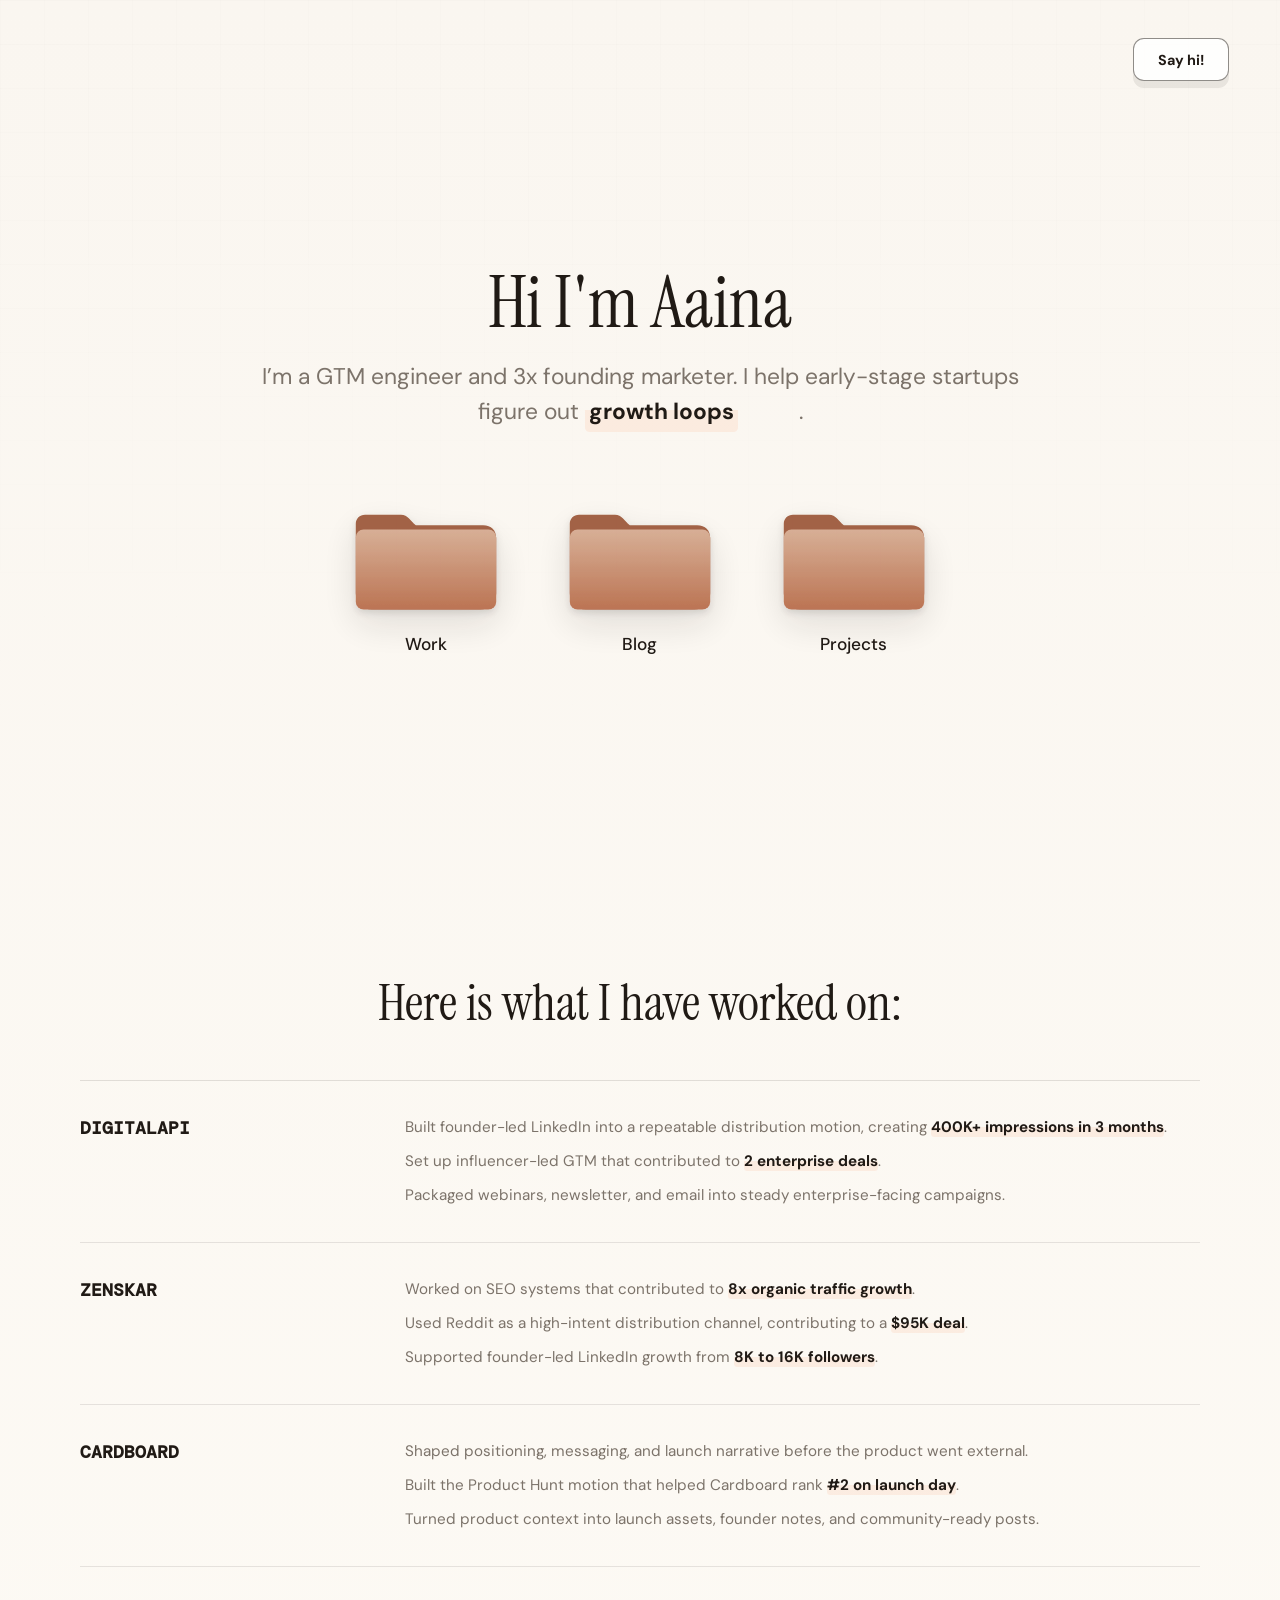
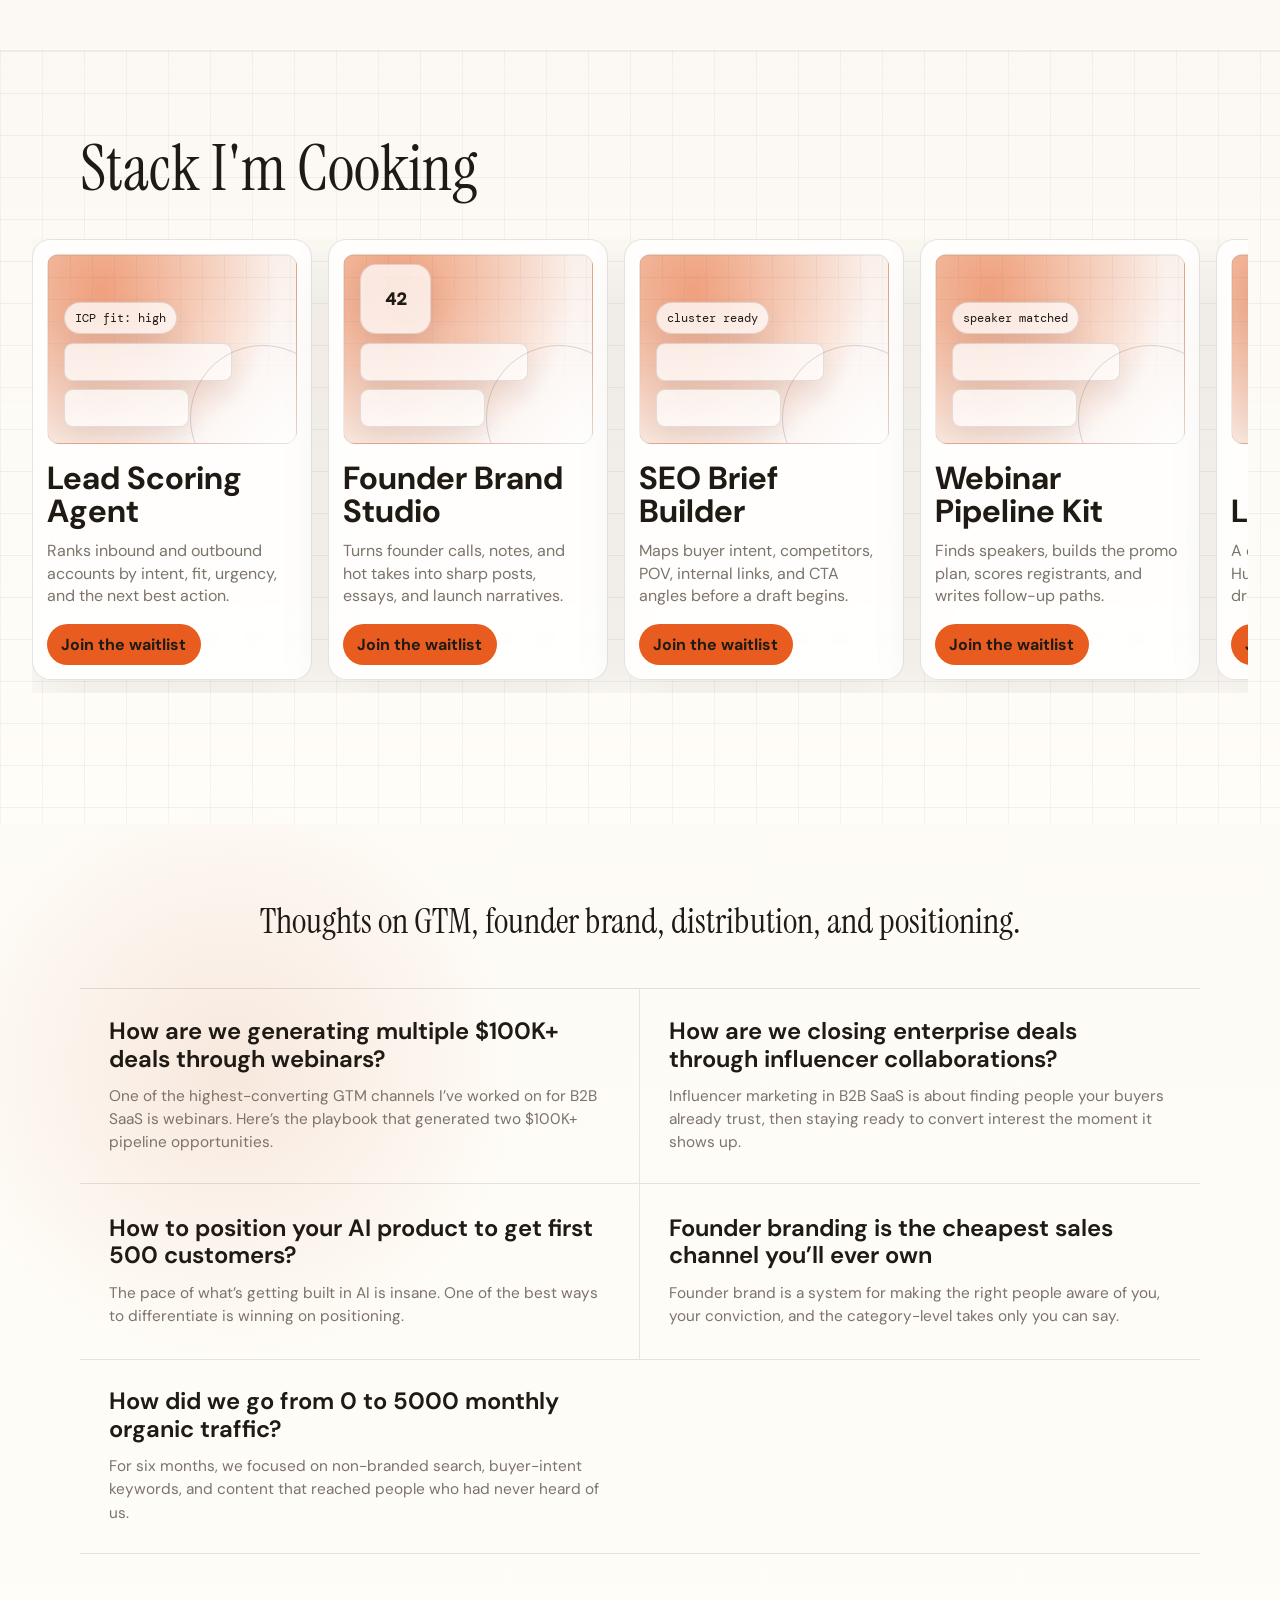
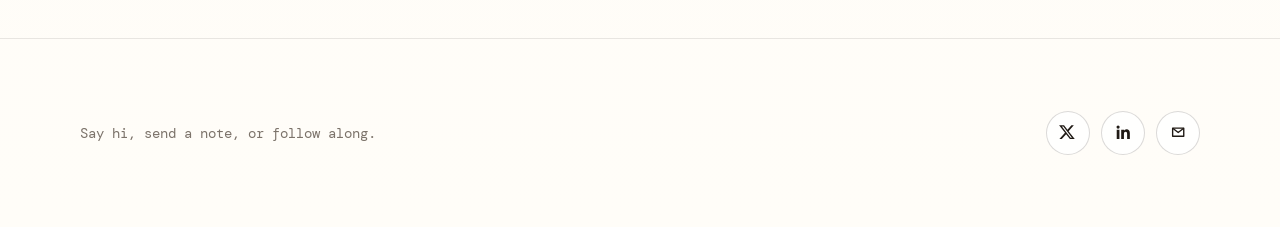
==== commit 235c4948: "Revert layout/copy changes, keep colors-only palette swap The previous commit overreached by changin" ====
--- a/index.html
+++ b/index.html
@@ -15,9 +15,8 @@
             --muted: #7C736A;
             --line: #EBE3D9;
             --accent: #E85D1F;
-            --accent-hover: #C64A12;
-            --accent-soft: #FBE6D8;
-            --ink-bg: #201A15;
+            --accent-deep: #C64A12;
+            --soft-green: #FBE6D8;
             --folder-shadow: rgba(32, 26, 21, 0.16);
             --font-body: "DM Sans", system-ui, sans-serif;
             --font-mono: "DM Mono", monospace;
@@ -40,7 +39,7 @@
             font-family: var(--font-body);
             color: var(--ink);
             background:
-                radial-gradient(circle at 18% 78%, rgba(232, 93, 31, 0.08), transparent 18rem),
+                radial-gradient(circle at 18% 78%, rgba(198, 74, 18, 0.11), transparent 18rem),
                 linear-gradient(180deg, var(--bg), #FFFDF8);
             -webkit-font-smoothing: antialiased;
         }
@@ -56,17 +55,6 @@
                 linear-gradient(90deg, rgba(32, 26, 21, 0.03) 1px, transparent 1px);
             background-size: 44px 44px;
             mask-image: linear-gradient(to bottom, black, transparent 92%);
-        }
-
-        .eyebrow {
-            display: inline-block;
-            margin-bottom: 0.9rem;
-            color: var(--accent);
-            font-family: var(--font-mono);
-            font-size: 0.78rem;
-            font-weight: 600;
-            letter-spacing: 0.14em;
-            text-transform: uppercase;
         }
 
         .hero {
@@ -129,40 +117,40 @@
         h1 {
             margin: 0;
             font-family: var(--font-serif);
-            font-size: clamp(2.7rem, 6vw, 5.1rem);
+            font-size: clamp(2.8rem, 5.6vw, 4.6rem);
             font-weight: 400;
-            line-height: 0.98;
+            line-height: 0.94;
             letter-spacing: 0;
         }
 
         .subheading {
-            max-width: 700px;
+            max-width: 760px;
+            min-height: 4.4rem;
             margin: 1.4rem auto 0;
             color: var(--muted);
             font-size: clamp(1.08rem, 2vw, 1.42rem);
             line-height: 1.55;
         }
 
-        .hero-cta {
-            margin-top: 2rem;
+        .word-shell {
             display: inline-flex;
             align-items: center;
-            gap: 0.45rem;
-            padding: 0.9rem 1.7rem;
-            border-radius: 999px;
-            background: var(--accent);
-            color: #fff;
+            min-width: 13ch;
+            color: var(--ink);
             font-weight: 700;
-            font-size: 1rem;
-            text-decoration: none;
-            box-shadow: 0 16px 32px rgba(232, 93, 31, 0.28);
-            transition: transform 0.24s var(--ease), background 0.24s var(--ease), box-shadow 0.24s var(--ease);
-        }
-
-        .hero-cta:hover {
-            transform: translateY(-2px);
-            background: var(--accent-hover);
-            box-shadow: 0 20px 38px rgba(232, 93, 31, 0.34);
+            white-space: nowrap;
+        }
+
+        .animated-word {
+            display: inline-block;
+            padding: 0.02em 0.18em 0.08em;
+            color: var(--ink);
+            background: linear-gradient(180deg, rgba(251, 230, 216, 0) 42%, rgba(251, 230, 216, 0.72) 42%);
+            border-radius: 0.28rem;
+        }
+
+        .animated-word.is-changing {
+            animation: word-pop 0.42s var(--ease);
         }
 
         .folder-nav {
@@ -194,9 +182,9 @@
             height: auto;
             display: block;
             filter:
-                saturate(0.72)
+                saturate(0.58)
                 brightness(0.98)
-                drop-shadow(0 14px 18px rgba(32, 26, 21, 0.14));
+                drop-shadow(0 14px 18px rgba(32, 26, 21, 0.12));
             opacity: 0.9;
         }
 
@@ -230,14 +218,16 @@
         }
 
         .work-section,
-        .blog-section {
+        .blog-section,
+        .projects-section {
             position: relative;
             min-height: auto;
             padding: clamp(1.25rem, 3vh, 2rem) 2rem 2rem;
         }
 
         .work-panel,
-        .blog-panel {
+        .blog-panel,
+        .projects-panel {
             width: min(1120px, 100%);
             margin: 0 auto;
             padding: clamp(1.4rem, 4vw, 3.4rem) 0;
@@ -254,14 +244,14 @@
         .blog-intro h2 {
             margin: 0;
             font-family: var(--font-serif);
-            font-size: clamp(2.1rem, 4.4vw, 3.6rem);
+            font-size: clamp(2rem, 4vw, 3.45rem);
             font-weight: 400;
             line-height: 0.98;
             letter-spacing: 0;
         }
 
         .blog-intro h2 {
-            font-size: clamp(1.5rem, 2.9vw, 2.45rem);
+            font-size: clamp(1.45rem, 2.7vw, 2.35rem);
             line-height: 1.08;
         }
 
@@ -274,61 +264,29 @@
             line-height: 1.6;
         }
 
-        /* Depth move: case study cards fan out with a slight rotation,
-           straighten and lift on hover so they read as physical objects. */
         .work-map {
             position: relative;
-            display: flex;
-            flex-wrap: wrap;
-            justify-content: center;
-            align-items: flex-start;
+            display: grid;
             width: min(1120px, 100%);
-            margin: clamp(2.2rem, 5vw, 3.8rem) auto 0;
-            padding-top: clamp(1rem, 3vw, 2rem);
+            margin: clamp(1.7rem, 4vw, 3.2rem) auto 0;
+            border-top: 1px solid rgba(32, 26, 21, 0.12);
         }
 
         .work-card {
             position: relative;
-            width: min(280px, 84vw);
-            margin: 0 -1.2rem 1.6rem;
-            padding: 1.9rem 1.6rem;
             display: grid;
-            gap: 0.9rem;
-            background: var(--paper);
-            border: 1px solid var(--line);
-            border-radius: 1.1rem;
-            box-shadow: 0 20px 44px rgba(32, 26, 21, 0.12);
+            grid-template-columns: minmax(150px, 0.36fr) minmax(0, 1fr);
+            gap: clamp(1rem, 3vw, 2.5rem);
+            padding: clamp(1.35rem, 3vw, 2.2rem) 0;
+            border-bottom: 1px solid rgba(32, 26, 21, 0.1);
             opacity: 0;
-            transition:
-                opacity 0.6s var(--ease),
-                transform 0.36s var(--ease),
-                box-shadow 0.36s var(--ease);
-        }
-
-        .work-card:nth-child(1) { transform: rotate(-6deg) translateY(0.5rem); z-index: 1; }
-        .work-card:nth-child(2) { transform: rotate(-2deg); z-index: 2; }
-        .work-card:nth-child(3) { transform: rotate(2deg); z-index: 3; }
-        .work-card:nth-child(4) { transform: rotate(6deg) translateY(0.5rem); z-index: 4; }
-
-        .work-card:hover {
-            transform: translateY(-0.9rem) rotate(0deg);
-            box-shadow: 0 30px 60px rgba(32, 26, 21, 0.18);
-            z-index: 10;
-        }
-
-        .work-map.is-visible .work-card {
-            opacity: 1;
-        }
-
-        .work-map.is-visible .work-card:nth-child(1) { transition-delay: 0.06s; }
-        .work-map.is-visible .work-card:nth-child(2) { transition-delay: 0.16s; }
-        .work-map.is-visible .work-card:nth-child(3) { transition-delay: 0.26s; }
-        .work-map.is-visible .work-card:nth-child(4) { transition-delay: 0.36s; }
+            transform: translateY(12px);
+        }
 
         .work-card h3 {
             margin: 0;
             font-family: var(--font-mono);
-            font-size: 1rem;
+            font-size: clamp(0.98rem, 1.42vw, 1.18rem);
             font-weight: 600;
             letter-spacing: 0;
             text-transform: uppercase;
@@ -336,7 +294,7 @@
 
         .work-card ul {
             display: grid;
-            gap: 0.65rem;
+            gap: 0.7rem;
             margin: 0;
             padding: 0;
             list-style: none;
@@ -344,21 +302,37 @@
 
         .work-card li {
             color: var(--muted);
-            font-size: 0.92rem;
+            font-size: clamp(0.95rem, 1.18vw, 1.04rem);
             line-height: 1.5;
         }
 
         .outcome {
             color: var(--ink);
             font-weight: 700;
-            background: linear-gradient(180deg, rgba(251, 230, 216, 0) 50%, var(--accent-soft) 50%);
+            background: linear-gradient(180deg, rgba(251, 230, 216, 0) 50%, rgba(251, 230, 216, 0.68) 50%);
             border-radius: 0.22rem;
+        }
+
+        .work-map.is-visible .work-card {
+            animation: reveal-work-card 0.52s var(--ease) forwards;
+        }
+
+        .work-map.is-visible .work-card:nth-of-type(1) {
+            animation-delay: 0.12s;
+        }
+
+        .work-map.is-visible .work-card:nth-of-type(2) {
+            animation-delay: 0.28s;
+        }
+
+        .work-map.is-visible .work-card:nth-of-type(3) {
+            animation-delay: 0.44s;
         }
 
         .blog-grid {
             display: grid;
             grid-template-columns: repeat(2, minmax(0, 1fr));
-            border-top: 1px solid var(--line);
+            border-top: 1px solid rgba(32, 26, 21, 0.12);
         }
 
         .blog-card {
@@ -370,14 +344,14 @@
             padding: clamp(1.05rem, 2.8vw, 1.8rem) clamp(0.9rem, 2.8vw, 1.8rem);
             color: var(--ink);
             text-decoration: none;
-            border-bottom: 1px solid var(--line);
+            border-bottom: 1px solid rgba(32, 26, 21, 0.11);
             transition:
                 background 0.28s var(--ease),
                 color 0.28s var(--ease);
         }
 
         .blog-card:nth-child(odd) {
-            border-right: 1px solid var(--line);
+            border-right: 1px solid rgba(32, 26, 21, 0.1);
         }
 
         .blog-card:last-child:nth-child(odd) {
@@ -386,7 +360,7 @@
         }
 
         .blog-card:hover {
-            background: var(--accent-soft);
+            background: rgba(251, 230, 216, 0.42);
         }
 
         .blog-card h3 {
@@ -406,133 +380,193 @@
             line-height: 1.5;
         }
 
-        /* Depth move: ink-ground section. Dark plane against the paper
-           sections above and below breaks the single-plane monotony. */
-        .tools-section {
-            position: relative;
-            background: var(--ink-bg);
-            padding: clamp(3.2rem, 7vw, 5.5rem) 2rem;
-        }
-
-        .tools-panel {
-            width: min(1200px, 100%);
-            margin: 0 auto;
-        }
-
-        .tools-intro {
-            max-width: 640px;
-            margin: 0 auto clamp(2.2rem, 5vw, 3.4rem);
-            text-align: center;
-        }
-
-        .tools-intro h2 {
+        .projects-section {
+            margin-top: 0;
+            padding-top: clamp(1rem, 3vw, 2.2rem);
+            padding-bottom: clamp(3rem, 7vw, 5rem);
+            background:
+                linear-gradient(rgba(32, 26, 21, 0.055) 1px, transparent 1px),
+                linear-gradient(90deg, rgba(32, 26, 21, 0.045) 1px, transparent 1px),
+                linear-gradient(180deg, rgba(250, 246, 240, 0.2), rgba(255, 253, 248, 0.86));
+            background-size: 42px 42px, 42px 42px, auto;
+            border-top: 1px solid rgba(32, 26, 21, 0.08);
+        }
+
+        .projects-panel {
+            width: min(1280px, 100%);
+        }
+
+        .projects-intro {
+            width: min(1120px, 100%);
+            margin: 0 auto clamp(1.4rem, 4vw, 2.4rem);
+        }
+
+        .projects-intro h2 {
+            max-width: 700px;
             margin: 0;
             font-family: var(--font-serif);
-            font-size: clamp(2.2rem, 4.6vw, 3.7rem);
+            font-size: clamp(2.2rem, 5vw, 4.2rem);
             font-weight: 400;
-            line-height: 1;
-            color: var(--bg);
-        }
-
-        .tools-intro p {
-            margin: 1.1rem auto 0;
-            color: rgba(250, 246, 240, 0.62);
-            font-size: clamp(1rem, 1.4vw, 1.12rem);
-            line-height: 1.6;
-        }
-
-        .tools-grid {
+            line-height: 0.98;
+            letter-spacing: 0;
+        }
+
+        .project-gallery {
             display: grid;
-            grid-template-columns: repeat(auto-fit, minmax(270px, 1fr));
-            gap: 1.2rem;
-        }
-
-        .tool-card {
-            position: relative;
-            padding: 1.7rem 1.5rem;
+            grid-auto-flow: column;
+            grid-auto-columns: minmax(280px, 360px);
+            gap: 1rem;
+            overflow-x: auto;
+            overscroll-behavior-inline: contain;
+            scroll-snap-type: inline mandatory;
+            padding: 0 max(1rem, calc((100vw - 1280px) / 2)) 0.8rem;
+            scrollbar-width: thin;
+        }
+
+        .project-card {
+            min-height: 430px;
             display: flex;
             flex-direction: column;
-            gap: 0.65rem;
-            border: 1px solid rgba(250, 246, 240, 0.14);
+            justify-content: space-between;
+            scroll-snap-align: start;
+            padding: 0.9rem;
+            color: var(--ink);
+            text-decoration: none;
+            border: 1px solid rgba(32, 26, 21, 0.12);
+            border-radius: 1.15rem;
+            background: rgba(255, 255, 255, 0.78);
+            box-shadow: 0 22px 54px rgba(32, 26, 21, 0.08);
+            backdrop-filter: blur(10px);
+            transition: transform 0.28s var(--ease), border-color 0.28s var(--ease), box-shadow 0.28s var(--ease);
+        }
+
+        .project-card:hover {
+            transform: translateY(-6px);
+            border-color: rgba(32, 26, 21, 0.24);
+            box-shadow: 0 28px 64px rgba(32, 26, 21, 0.12);
+        }
+
+        .project-preview {
+            min-height: 190px;
+            position: relative;
+            overflow: hidden;
+            border-radius: 0.75rem;
+            border: 1px solid rgba(32, 26, 21, 0.08);
+            background:
+                radial-gradient(circle at 22% 18%, rgba(232, 93, 31, 0.5), transparent 11rem),
+                linear-gradient(135deg, rgba(198, 74, 18, 0.18), rgba(255, 255, 255, 0.82));
+        }
+
+        .project-preview::before {
+            content: "";
+            position: absolute;
+            inset: 0;
+            background-image:
+                linear-gradient(rgba(32, 26, 21, 0.055) 1px, transparent 1px),
+                linear-gradient(90deg, rgba(32, 26, 21, 0.045) 1px, transparent 1px);
+            background-size: 22px 22px;
+            mask-image: linear-gradient(to bottom, black, transparent 78%);
+        }
+
+        .project-preview::after {
+            content: "";
+            position: absolute;
+            width: 9rem;
+            height: 9rem;
+            right: -2.5rem;
+            bottom: -3rem;
+            border: 1px solid rgba(32, 26, 21, 0.16);
+            border-radius: 999px;
+        }
+
+        .mini-ui {
+            position: absolute;
+            inset: 1rem;
+            display: grid;
+            align-content: end;
+            gap: 0.55rem;
+        }
+
+        .mini-line,
+        .mini-pill,
+        .mini-score {
+            position: relative;
+            border: 1px solid rgba(32, 26, 21, 0.12);
+            background: rgba(255, 255, 255, 0.74);
+            box-shadow: 0 12px 28px rgba(32, 26, 21, 0.08);
+        }
+
+        .mini-line {
+            height: 2.35rem;
+            border-radius: 0.55rem;
+        }
+
+        .mini-line:nth-child(2) {
+            width: 78%;
+        }
+
+        .mini-line:nth-child(3) {
+            width: 58%;
+        }
+
+        .mini-pill {
+            width: max-content;
+            padding: 0.46rem 0.62rem;
+            border-radius: 999px;
+            color: var(--ink);
+            font-family: var(--font-mono);
+            font-size: 0.78rem;
+        }
+
+        .mini-score {
+            width: 4.4rem;
+            height: 4.4rem;
+            display: grid;
+            place-items: center;
             border-radius: 1rem;
-            background: rgba(250, 246, 240, 0.04);
-            transition: transform 0.28s var(--ease), border-color 0.28s var(--ease), background 0.28s var(--ease);
-        }
-
-        .tool-card:hover {
-            transform: translateY(-4px);
-            border-color: rgba(232, 93, 31, 0.5);
-            background: rgba(250, 246, 240, 0.07);
-        }
-
-        .tool-card--live {
-            border-color: rgba(232, 93, 31, 0.32);
-        }
-
-        .tool-tag {
+            font-family: var(--font-mono);
+            font-size: 1.1rem;
+            font-weight: 700;
+        }
+
+        .project-card h3 {
+            margin: 1.1rem 0 0;
+            font-size: clamp(1.45rem, 2.7vw, 2rem);
+            line-height: 1.05;
+            letter-spacing: 0;
+        }
+
+        .project-card p {
+            margin: 0.7rem 0 1rem;
+            color: var(--muted);
+            font-size: 1rem;
+            line-height: 1.42;
+        }
+
+        .waitlist-link {
             width: fit-content;
-            padding: 0.24rem 0.6rem;
+            display: inline-flex;
+            align-items: center;
+            justify-content: center;
+            padding: 0.62rem 0.88rem;
             border-radius: 999px;
             color: var(--ink);
             background: var(--accent);
-            font-family: var(--font-mono);
-            font-size: 0.72rem;
-            font-weight: 600;
-            letter-spacing: 0.06em;
-            text-transform: uppercase;
-        }
-
-        .tool-tag--playbook {
-            color: rgba(250, 246, 240, 0.72);
-            background: rgba(250, 246, 240, 0.1);
-        }
-
-        .tool-card h3 {
-            margin: 0;
-            color: var(--bg);
-            font-size: 1.2rem;
-            font-weight: 650;
-            letter-spacing: 0;
-        }
-
-        .tool-card p {
-            flex-grow: 1;
-            margin: 0;
-            color: rgba(250, 246, 240, 0.6);
-            font-size: 0.94rem;
-            line-height: 1.5;
-        }
-
-        .tool-link {
-            width: fit-content;
-            margin-top: 0.3rem;
-            color: var(--bg);
             font-weight: 700;
-            font-size: 0.94rem;
             text-decoration: none;
-            border-bottom: 1px solid rgba(250, 246, 240, 0.3);
-            transition: color 0.24s var(--ease), border-color 0.24s var(--ease);
-        }
-
-        .tool-link:hover {
-            color: var(--accent);
-            border-color: var(--accent);
-        }
-
-        .tool-link--live {
-            color: var(--accent);
-            border-color: var(--accent);
-        }
-
-        .tool-link--live:hover {
-            color: var(--accent-hover);
-            border-color: var(--accent-hover);
+            transition: transform 0.22s var(--ease), background 0.22s var(--ease);
+        }
+
+        .project-card:hover .waitlist-link {
+            transform: translateY(-1px);
+            background: #C64A12;
         }
 
         .footer {
             position: relative;
             padding: clamp(2.5rem, 6vw, 4.5rem) 2rem;
-            background: var(--ink-bg);
+            border-top: 1px solid rgba(32, 26, 21, 0.1);
+            background: rgba(255, 253, 248, 0.72);
         }
 
         .footer-inner {
@@ -546,7 +580,7 @@
 
         .footer-copy {
             margin: 0;
-            color: rgba(250, 246, 240, 0.6);
+            color: var(--muted);
             font-family: var(--font-mono);
             font-size: 0.9rem;
         }
@@ -562,24 +596,36 @@
             height: 2.75rem;
             display: inline-grid;
             place-items: center;
-            color: var(--bg);
-            border: 1px solid rgba(250, 246, 240, 0.22);
+            color: var(--ink);
+            border: 1px solid rgba(32, 26, 21, 0.16);
             border-radius: 999px;
-            background: rgba(250, 246, 240, 0.06);
+            background: rgba(255, 255, 255, 0.76);
             text-decoration: none;
             transition: transform 0.24s var(--ease), background 0.24s var(--ease), border-color 0.24s var(--ease);
         }
 
         .social-link:hover {
             transform: translateY(-3px);
-            border-color: var(--accent);
-            background: rgba(232, 93, 31, 0.2);
+            border-color: rgba(32, 26, 21, 0.28);
+            background: rgba(251, 230, 216, 0.58);
         }
 
         .social-link svg {
             width: 1.15rem;
             height: 1.15rem;
             display: block;
+        }
+
+        @keyframes word-pop {
+            0% { opacity: 0; transform: translateY(8px) scale(0.96); }
+            100% { opacity: 1; transform: translateY(0) scale(1); }
+        }
+
+        @keyframes reveal-work-card {
+            to {
+                opacity: 1;
+                transform: translateY(0);
+            }
         }
 
         @media (max-width: 760px) {
@@ -603,10 +649,11 @@
             }
 
             h1 {
-                font-size: clamp(2.4rem, 11vw, 3.4rem);
+                font-size: clamp(2.7rem, 12vw, 4rem);
             }
 
             .subheading {
+                min-height: 6.8rem;
                 font-size: 1rem;
             }
 
@@ -624,27 +671,28 @@
             }
 
             .work-section,
-            .blog-section {
+            .blog-section,
+            .projects-section {
                 padding: 1.5rem 0.8rem 0.8rem;
             }
 
             .work-panel,
-            .blog-panel {
+            .blog-panel,
+            .projects-panel {
                 padding: 2rem 0;
             }
 
+            .work-map {
+                grid-template-columns: 1fr;
+            }
+
             .work-card,
-            .work-card:nth-child(1),
-            .work-card:nth-child(2),
-            .work-card:nth-child(3),
-            .work-card:nth-child(4) {
-                width: 100%;
-                margin: 0 0 1.2rem;
-                transform: none;
-            }
-
-            .work-card:hover {
-                transform: translateY(-4px);
+            .work-card:nth-of-type(1),
+            .work-card:nth-of-type(2),
+            .work-card:nth-of-type(3) {
+                grid-template-columns: 1fr;
+                gap: 0.8rem;
+                transform: translateY(12px);
             }
 
             .blog-grid {
@@ -661,6 +709,15 @@
 
             .blog-card {
                 min-height: 150px;
+            }
+
+            .project-gallery {
+                grid-auto-columns: minmax(250px, 82vw);
+                padding-inline: 0.2rem;
+            }
+
+            .project-card {
+                min-height: 390px;
             }
 
             .footer {
@@ -680,10 +737,12 @@
         <section class="hero-panel" aria-label="Aaina hero mockup">
             <a href="#contact" class="top-action">Say hi!</a>
             <div class="intro">
-                <span class="eyebrow">GTM engineer · B2B SaaS</span>
-                <h1>Hi, I'm Aaina. I build GTM from scratch for B2B SaaS, the growth engineer kind.</h1>
-                <p class="subheading">Three founding marketing roles. Two full motions built solo. And I ship my own GTM tooling.</p>
-                <a class="hero-cta" href="#work">See the case studies →</a>
+                <h1>Hi I'm Aaina</h1>
+                <p class="subheading">
+                    I’m a GTM engineer and 3x founding marketer. I help early-stage startups figure out
+                    <span class="word-shell"><span class="animated-word" id="animated-word">positioning</span></span>
+                    .
+                </p>
             </div>
 
             <nav class="folder-nav" aria-label="Primary sections">
@@ -697,9 +756,9 @@
                     <span>Blog</span>
                     <small>notes and systems</small>
                 </a>
-                <a class="folder" href="#tools">
+                <a class="folder" href="#projects">
                     <img src="best-pick-folder-no-text.svg" alt="" aria-hidden="true">
-                    <span>Tools</span>
+                    <span>Projects</span>
                     <small>things I build</small>
                 </a>
             </nav>
@@ -709,7 +768,6 @@
     <section class="work-section" id="work" aria-label="Aaina work">
         <div class="work-panel">
             <div class="work-intro">
-                <span class="eyebrow">Case studies</span>
                 <h2>Here is what I have worked on:</h2>
             </div>
 
@@ -740,100 +798,113 @@
                         <li>Turned product context into launch assets, founder notes, and community-ready posts.</li>
                     </ul>
                 </article>
-
-                <!-- SAKSHAM: placeholder body copy for Threado, refine when ready -->
-                <article class="work-card">
-                    <h3>Threado</h3>
-                    <ul>
-                        <li>Ran lead gen and branding work alongside the core marketing motion.</li>
-                        <li>Owned community management, keeping the space active and on-message.</li>
-                        <li>Led <span class="outcome">two product launches to #1 on Product Hunt</span>.</li>
-                    </ul>
+            </div>
+        </div>
+    </section>
+
+    <section class="projects-section" id="projects" aria-label="Aaina projects">
+        <div class="projects-panel">
+            <div class="projects-intro">
+                <h2>Stack I'm Cooking</h2>
+            </div>
+
+            <div class="project-gallery">
+                <article class="project-card">
+                    <div class="project-preview" aria-hidden="true">
+                        <div class="mini-ui">
+                            <span class="mini-pill">ICP fit: high</span>
+                            <span class="mini-line"></span>
+                            <span class="mini-line"></span>
+                        </div>
+                    </div>
+                    <div>
+                        <h3>Lead Scoring Agent</h3>
+                        <p>Ranks inbound and outbound accounts by intent, fit, urgency, and the next best action.</p>
+                        <a class="waitlist-link" href="mailto:aainanarang2911@gmail.com?subject=Waitlist%20for%20Lead%20Scoring%20Agent">Join the waitlist</a>
+                    </div>
+                </article>
+
+                <article class="project-card">
+                    <div class="project-preview" aria-hidden="true">
+                        <div class="mini-ui">
+                            <span class="mini-score">42</span>
+                            <span class="mini-line"></span>
+                            <span class="mini-line"></span>
+                        </div>
+                    </div>
+                    <div>
+                        <h3>Founder Brand Studio</h3>
+                        <p>Turns founder calls, notes, and hot takes into sharp posts, essays, and launch narratives.</p>
+                        <a class="waitlist-link" href="mailto:aainanarang2911@gmail.com?subject=Waitlist%20for%20Founder%20Brand%20Studio">Join the waitlist</a>
+                    </div>
+                </article>
+
+                <article class="project-card">
+                    <div class="project-preview" aria-hidden="true">
+                        <div class="mini-ui">
+                            <span class="mini-pill">cluster ready</span>
+                            <span class="mini-line"></span>
+                            <span class="mini-line"></span>
+                        </div>
+                    </div>
+                    <div>
+                        <h3>SEO Brief Builder</h3>
+                        <p>Maps buyer intent, competitors, POV, internal links, and CTA angles before a draft begins.</p>
+                        <a class="waitlist-link" href="mailto:aainanarang2911@gmail.com?subject=Waitlist%20for%20SEO%20Brief%20Builder">Join the waitlist</a>
+                    </div>
+                </article>
+
+                <article class="project-card">
+                    <div class="project-preview" aria-hidden="true">
+                        <div class="mini-ui">
+                            <span class="mini-pill">speaker matched</span>
+                            <span class="mini-line"></span>
+                            <span class="mini-line"></span>
+                        </div>
+                    </div>
+                    <div>
+                        <h3>Webinar Pipeline Kit</h3>
+                        <p>Finds speakers, builds the promo plan, scores registrants, and writes follow-up paths.</p>
+                        <a class="waitlist-link" href="mailto:aainanarang2911@gmail.com?subject=Waitlist%20for%20Webinar%20Pipeline%20Kit">Join the waitlist</a>
+                    </div>
+                </article>
+
+                <article class="project-card">
+                    <div class="project-preview" aria-hidden="true">
+                        <div class="mini-ui">
+                            <span class="mini-score">8.7</span>
+                            <span class="mini-line"></span>
+                            <span class="mini-line"></span>
+                        </div>
+                    </div>
+                    <div>
+                        <h3>Launch Room</h3>
+                        <p>A command center for Product Hunt, founder posts, community drops, and partner asks.</p>
+                        <a class="waitlist-link" href="mailto:aainanarang2911@gmail.com?subject=Waitlist%20for%20Launch%20Room">Join the waitlist</a>
+                    </div>
+                </article>
+
+                <article class="project-card">
+                    <div class="project-preview" aria-hidden="true">
+                        <div class="mini-ui">
+                            <span class="mini-pill">signals found</span>
+                            <span class="mini-line"></span>
+                            <span class="mini-line"></span>
+                        </div>
+                    </div>
+                    <div>
+                        <h3>Community Signal Finder</h3>
+                        <p>Scans Reddit, Slack notes, and sales calls for language buyers already use.</p>
+                        <a class="waitlist-link" href="mailto:aainanarang2911@gmail.com?subject=Waitlist%20for%20Community%20Signal%20Finder">Join the waitlist</a>
+                    </div>
                 </article>
             </div>
         </div>
     </section>
 
-    <!-- Depth move: this section and the footer sit on the ink ground
-         (var(--ink-bg)), alternating with the paper sections above. -->
-    <section class="tools-section" id="tools" aria-label="GTM tooling">
-        <div class="tools-panel">
-            <div class="tools-intro">
-                <span class="eyebrow">Tools</span>
-                <h2>GTM tooling I build and use</h2>
-                <p>Two are live. The rest are playbooks I run by hand, systemized enough to hand off.</p>
-            </div>
-
-            <div class="tools-grid">
-                <article class="tool-card tool-card--live">
-                    <span class="tool-tag">Live</span>
-                    <h3>Founder Brand Studio</h3>
-                    <p>Turns founder calls, notes, and hot takes into sharp posts, essays, and launch narratives.</p>
-                    <!-- SAKSHAM: paste the deployed URL for Founder Brand Studio here -->
-                    <a class="tool-link tool-link--live" href="#" target="_blank" rel="noreferrer">Try it →</a>
-                </article>
-
-                <article class="tool-card tool-card--live">
-                    <span class="tool-tag">Live</span>
-                    <h3>Creator GTM Engine</h3>
-                    <p>Finds and vets creators for a campaign, then drafts the pitch, from brief to send in one flow.</p>
-                    <!-- SAKSHAM: paste the deployed URL for Creator GTM Engine here -->
-                    <a class="tool-link tool-link--live" href="#" target="_blank" rel="noreferrer">Try it →</a>
-                </article>
-
-                <!-- SAKSHAM: this card already linked to a working page (gtm-strategist.html)
-                     before this pass. You didn't name it as one of the two live tools in the
-                     brief, so I kept its real link instead of demoting it to a placeholder
-                     "Read the playbook" # link. Flag if you want it moved into Playbooks instead. -->
-                <article class="tool-card tool-card--live">
-                    <span class="tool-tag">Live</span>
-                    <h3>B2B SaaS GTM Strategist</h3>
-                    <p>Turns market context into an ICP hypothesis, channel mix, experiments, and weekly operating rhythm.</p>
-                    <a class="tool-link tool-link--live" href="gtm-strategist.html">Try it →</a>
-                </article>
-
-                <article class="tool-card">
-                    <span class="tool-tag tool-tag--playbook">Playbook</span>
-                    <h3>Lead Scoring Agent</h3>
-                    <p>Ranks inbound and outbound accounts by intent, fit, urgency, and the next best action.</p>
-                    <a class="tool-link" href="#">Read the playbook →</a>
-                </article>
-
-                <article class="tool-card">
-                    <span class="tool-tag tool-tag--playbook">Playbook</span>
-                    <h3>SEO Brief Builder</h3>
-                    <p>Maps buyer intent, competitors, POV, internal links, and CTA angles before a draft begins.</p>
-                    <a class="tool-link" href="#">Read the playbook →</a>
-                </article>
-
-                <article class="tool-card">
-                    <span class="tool-tag tool-tag--playbook">Playbook</span>
-                    <h3>Webinar Pipeline Kit</h3>
-                    <p>Finds speakers, builds the promo plan, scores registrants, and writes follow-up paths.</p>
-                    <a class="tool-link" href="#">Read the playbook →</a>
-                </article>
-
-                <article class="tool-card">
-                    <span class="tool-tag tool-tag--playbook">Playbook</span>
-                    <h3>Launch Room</h3>
-                    <p>A command center for Product Hunt, founder posts, community drops, and partner asks.</p>
-                    <a class="tool-link" href="#">Read the playbook →</a>
-                </article>
-
-                <article class="tool-card">
-                    <span class="tool-tag tool-tag--playbook">Playbook</span>
-                    <h3>Community Signal Finder</h3>
-                    <p>Scans Reddit, Slack notes, and sales calls for language buyers already use.</p>
-                    <a class="tool-link" href="#">Read the playbook →</a>
-                </article>
-            </div>
-        </div>
-    </section>
-
     <section class="blog-section" id="blog" aria-label="Aaina blog">
         <div class="blog-panel">
             <div class="blog-intro">
-                <span class="eyebrow">Writing</span>
                 <h2>Thoughts on GTM, founder brand, distribution, and positioning.</h2>
             </div>
 
@@ -862,8 +933,6 @@
         </div>
     </section>
 
-    <!-- SAKSHAM: drop further feedback on this pass here -->
-
     <footer class="footer" id="contact" aria-label="Contact Aaina">
         <div class="footer-inner">
             <p class="footer-copy">Say hi, send a note, or follow along.</p>
@@ -893,6 +962,29 @@
     </main>
 
     <script>
+        const words = [
+            "positioning",
+            "founder brand",
+            "growth loops",
+            "SEO",
+            "events",
+            "PR",
+            "launches",
+            "content systems"
+        ];
+
+        const animatedWord = document.querySelector("#animated-word");
+        let index = 0;
+
+        window.setInterval(() => {
+            index = (index + 1) % words.length;
+            animatedWord.classList.remove("is-changing");
+            window.requestAnimationFrame(() => {
+                animatedWord.textContent = words[index];
+                animatedWord.classList.add("is-changing");
+            });
+        }, 1450);
+
         const workMap = document.querySelector("#work-map");
 
         if (workMap) {
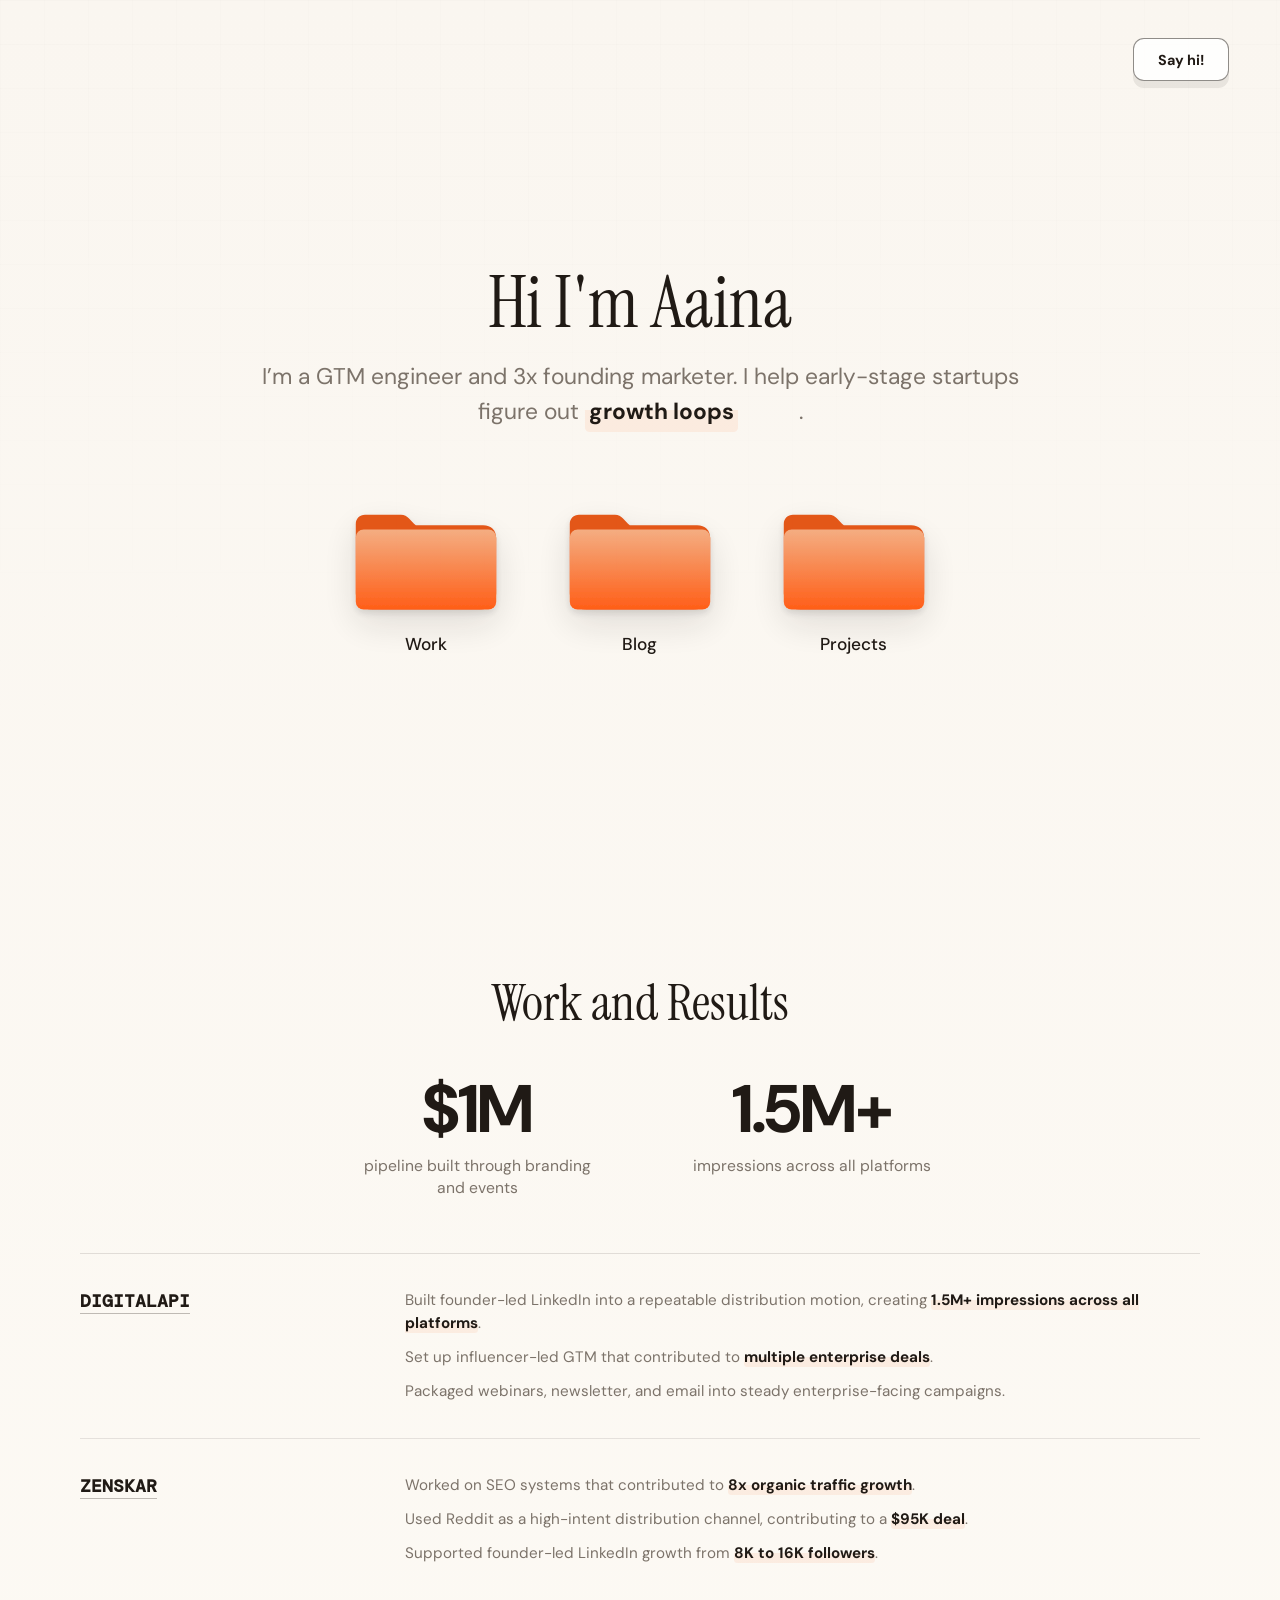
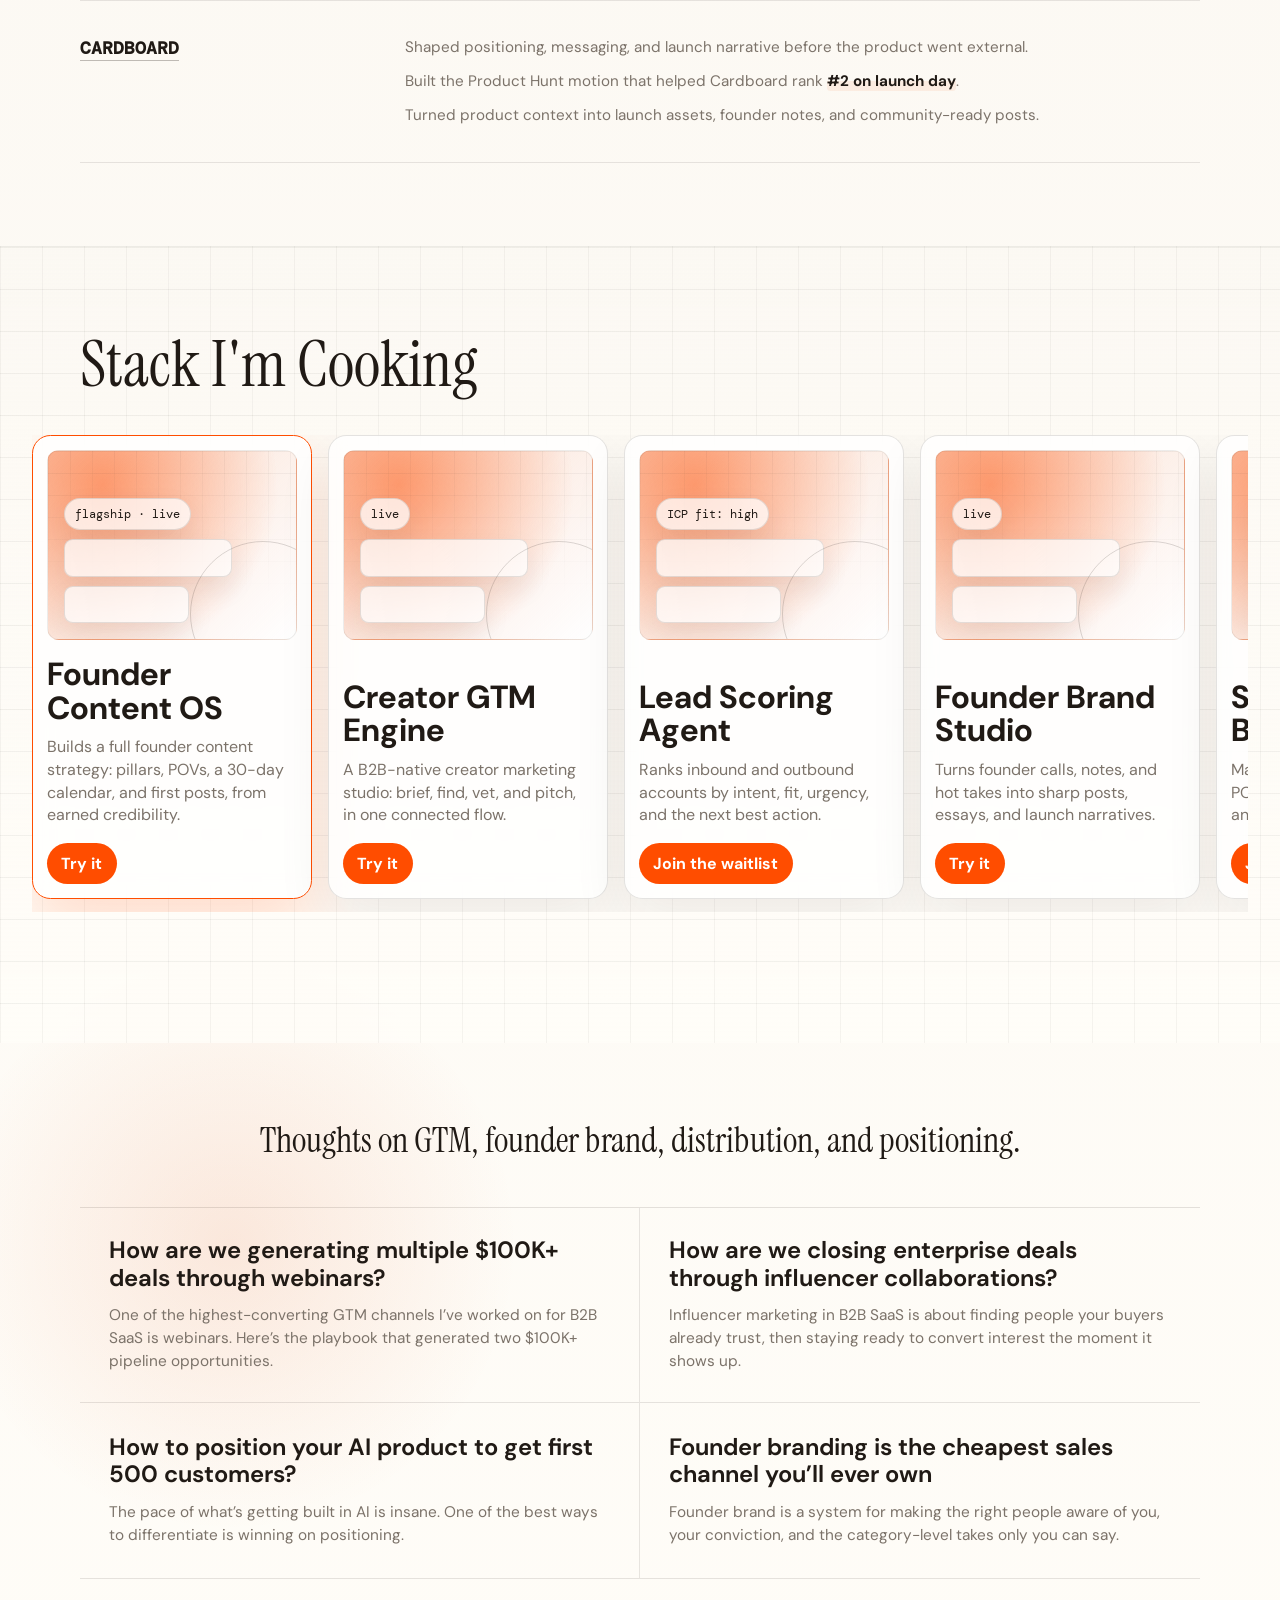
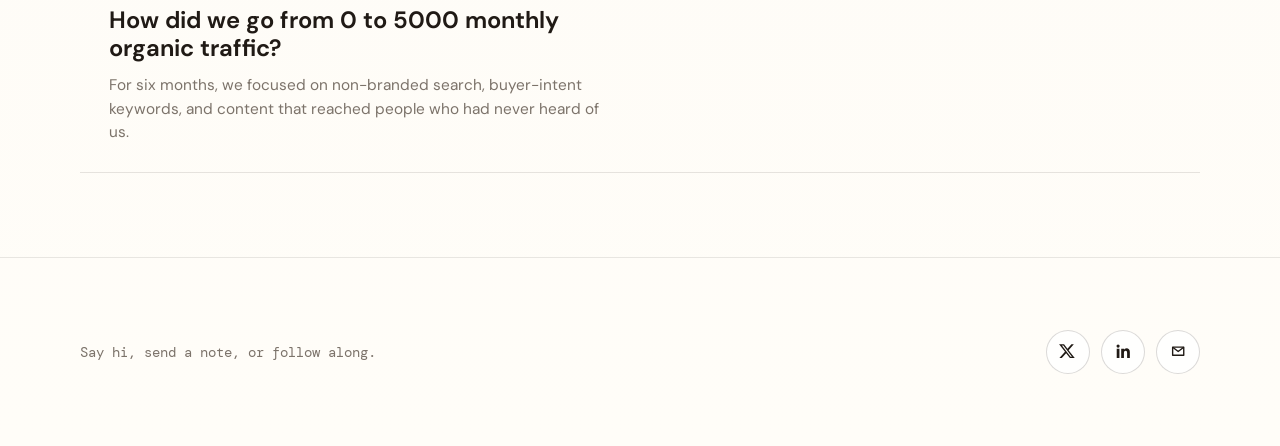
==== commit a8bd042e: "Wire up live tools, refine hero and case studies, tune accent color Convert the tools section to lin" ====
--- a/index.html
+++ b/index.html
@@ -14,8 +14,8 @@
             --ink: #201A15;
             --muted: #7C736A;
             --line: #EBE3D9;
-            --accent: #E85D1F;
-            --accent-deep: #C64A12;
+            --accent: #FF4D00;
+            --accent-deep: #E04400;
             --soft-green: #FBE6D8;
             --folder-shadow: rgba(32, 26, 21, 0.16);
             --font-body: "DM Sans", system-ui, sans-serif;
@@ -39,7 +39,7 @@
             font-family: var(--font-body);
             color: var(--ink);
             background:
-                radial-gradient(circle at 18% 78%, rgba(198, 74, 18, 0.11), transparent 18rem),
+                radial-gradient(circle at 18% 78%, rgba(224, 68, 0, 0.11), transparent 18rem),
                 linear-gradient(180deg, var(--bg), #FFFDF8);
             -webkit-font-smoothing: antialiased;
         }
@@ -182,8 +182,6 @@
             height: auto;
             display: block;
             filter:
-                saturate(0.58)
-                brightness(0.98)
                 drop-shadow(0 14px 18px rgba(32, 26, 21, 0.12));
             opacity: 0.9;
         }
@@ -215,6 +213,57 @@
 
         .folder:nth-child(2):hover {
             transform: translateY(-8px);
+        }
+
+        .results-strip-inner {
+            margin: 0 auto clamp(2.2rem, 5vw, 3.4rem);
+            display: flex;
+            justify-content: center;
+            align-items: flex-start;
+            flex-wrap: wrap;
+            gap: clamp(2.6rem, 7vw, 5.5rem);
+        }
+
+        .result-stat {
+            display: flex;
+            flex-direction: column;
+            align-items: center;
+            text-align: center;
+        }
+
+        .result-number {
+            font-family: var(--font-body);
+            font-size: clamp(2.6rem, 6vw, 4.2rem);
+            font-weight: 700;
+            letter-spacing: -0.03em;
+            line-height: 1;
+            color: var(--ink);
+        }
+
+        .result-label {
+            margin-top: 0.7rem;
+            max-width: 16rem;
+            color: var(--muted);
+            font-size: 0.98rem;
+            line-height: 1.4;
+        }
+
+        @media (max-width: 768px) {
+            .results-strip-inner {
+                flex-direction: column;
+                align-items: center;
+                gap: 0;
+            }
+
+            .result-stat {
+                width: 100%;
+                max-width: 20rem;
+                padding: 1.6rem 0;
+            }
+
+            .result-stat + .result-stat {
+                border-top: 1px solid rgba(32, 26, 21, 0.12);
+            }
         }
 
         .work-section,
@@ -292,6 +341,17 @@
             text-transform: uppercase;
         }
 
+        .work-card h3 a {
+            color: inherit;
+            text-decoration: none;
+            border-bottom: 1px solid rgba(32, 26, 21, 0.28);
+        }
+
+        .work-card h3 a:hover {
+            border-bottom-color: var(--accent);
+            color: var(--accent);
+        }
+
         .work-card ul {
             display: grid;
             gap: 0.7rem;
@@ -328,6 +388,7 @@
         .work-map.is-visible .work-card:nth-of-type(3) {
             animation-delay: 0.44s;
         }
+
 
         .blog-grid {
             display: grid;
@@ -453,8 +514,8 @@
             border-radius: 0.75rem;
             border: 1px solid rgba(32, 26, 21, 0.08);
             background:
-                radial-gradient(circle at 22% 18%, rgba(232, 93, 31, 0.5), transparent 11rem),
-                linear-gradient(135deg, rgba(198, 74, 18, 0.18), rgba(255, 255, 255, 0.82));
+                radial-gradient(circle at 22% 18%, rgba(255, 77, 0, 0.5), transparent 11rem),
+                linear-gradient(135deg, rgba(224, 68, 0, 0.18), rgba(255, 255, 255, 0.82));
         }
 
         .project-preview::before {
@@ -550,7 +611,7 @@
             justify-content: center;
             padding: 0.62rem 0.88rem;
             border-radius: 999px;
-            color: var(--ink);
+            color: var(--paper);
             background: var(--accent);
             font-weight: 700;
             text-decoration: none;
@@ -559,7 +620,7 @@
 
         .project-card:hover .waitlist-link {
             transform: translateY(-1px);
-            background: #C64A12;
+            background: #E04400;
         }
 
         .footer {
@@ -768,21 +829,32 @@
     <section class="work-section" id="work" aria-label="Aaina work">
         <div class="work-panel">
             <div class="work-intro">
-                <h2>Here is what I have worked on:</h2>
+                <h2>Work and Results</h2>
+            </div>
+
+            <div class="results-strip-inner" aria-label="Results at a glance">
+                <div class="result-stat">
+                    <span class="result-number">$1M</span>
+                    <span class="result-label">pipeline built through branding and events</span>
+                </div>
+                <div class="result-stat">
+                    <span class="result-number">1.5M+</span>
+                    <span class="result-label">impressions across all platforms</span>
+                </div>
             </div>
 
             <div class="work-map" id="work-map">
                 <article class="work-card">
-                    <h3>DigitalAPI</h3>
+                    <h3><a href="https://www.digitalapi.ai/" target="_blank" rel="noreferrer">DigitalAPI</a></h3>
                     <ul>
-                        <li>Built founder-led LinkedIn into a repeatable distribution motion, creating <span class="outcome">400K+ impressions in 3 months</span>.</li>
-                        <li>Set up influencer-led GTM that contributed to <span class="outcome">2 enterprise deals</span>.</li>
+                        <li>Built founder-led LinkedIn into a repeatable distribution motion, creating <span class="outcome">1.5M+ impressions across all platforms</span>.</li>
+                        <li>Set up influencer-led GTM that contributed to <span class="outcome">multiple enterprise deals</span>.</li>
                         <li>Packaged webinars, newsletter, and email into steady enterprise-facing campaigns.</li>
                     </ul>
                 </article>
 
                 <article class="work-card">
-                    <h3>Zenskar</h3>
+                    <h3><a href="https://www.zenskar.com/" target="_blank" rel="noreferrer">Zenskar</a></h3>
                     <ul>
                         <li>Worked on SEO systems that contributed to <span class="outcome">8x organic traffic growth</span>.</li>
                         <li>Used Reddit as a high-intent distribution channel, contributing to a <span class="outcome">$95K deal</span>.</li>
@@ -791,7 +863,7 @@
                 </article>
 
                 <article class="work-card">
-                    <h3>Cardboard</h3>
+                    <h3><a href="https://cardboard.sh/" target="_blank" rel="noreferrer">Cardboard</a></h3>
                     <ul>
                         <li>Shaped positioning, messaging, and launch narrative before the product went external.</li>
                         <li>Built the Product Hunt motion that helped Cardboard rank <span class="outcome">#2 on launch day</span>.</li>
@@ -809,6 +881,36 @@
             </div>
 
             <div class="project-gallery">
+                <article class="project-card" style="border-color: var(--accent); box-shadow: 0 28px 64px rgba(255, 77, 0, 0.18);">
+                    <div class="project-preview" aria-hidden="true">
+                        <div class="mini-ui">
+                            <span class="mini-pill">flagship · live</span>
+                            <span class="mini-line"></span>
+                            <span class="mini-line"></span>
+                        </div>
+                    </div>
+                    <div>
+                        <h3>Founder Content OS</h3>
+                        <p>Builds a full founder content strategy: pillars, POVs, a 30-day calendar, and first posts, from earned credibility.</p>
+                        <a class="waitlist-link" href="https://founder-content-os-eight.vercel.app" target="_blank" rel="noreferrer">Try it</a>
+                    </div>
+                </article>
+
+                <article class="project-card">
+                    <div class="project-preview" aria-hidden="true">
+                        <div class="mini-ui">
+                            <span class="mini-pill">live</span>
+                            <span class="mini-line"></span>
+                            <span class="mini-line"></span>
+                        </div>
+                    </div>
+                    <div>
+                        <h3>Creator GTM Engine</h3>
+                        <p>A B2B-native creator marketing studio: brief, find, vet, and pitch, in one connected flow.</p>
+                        <a class="waitlist-link" href="https://creator-gtm-engine.vercel.app" target="_blank" rel="noreferrer">Try it</a>
+                    </div>
+                </article>
+
                 <article class="project-card">
                     <div class="project-preview" aria-hidden="true">
                         <div class="mini-ui">
@@ -827,7 +929,7 @@
                 <article class="project-card">
                     <div class="project-preview" aria-hidden="true">
                         <div class="mini-ui">
-                            <span class="mini-score">42</span>
+                            <span class="mini-pill">live</span>
                             <span class="mini-line"></span>
                             <span class="mini-line"></span>
                         </div>
@@ -835,7 +937,7 @@
                     <div>
                         <h3>Founder Brand Studio</h3>
                         <p>Turns founder calls, notes, and hot takes into sharp posts, essays, and launch narratives.</p>
-                        <a class="waitlist-link" href="mailto:aainanarang2911@gmail.com?subject=Waitlist%20for%20Founder%20Brand%20Studio">Join the waitlist</a>
+                        <a class="waitlist-link" href="https://founder-brand-studio.vercel.app" target="_blank" rel="noreferrer">Try it</a>
                     </div>
                 </article>
 
